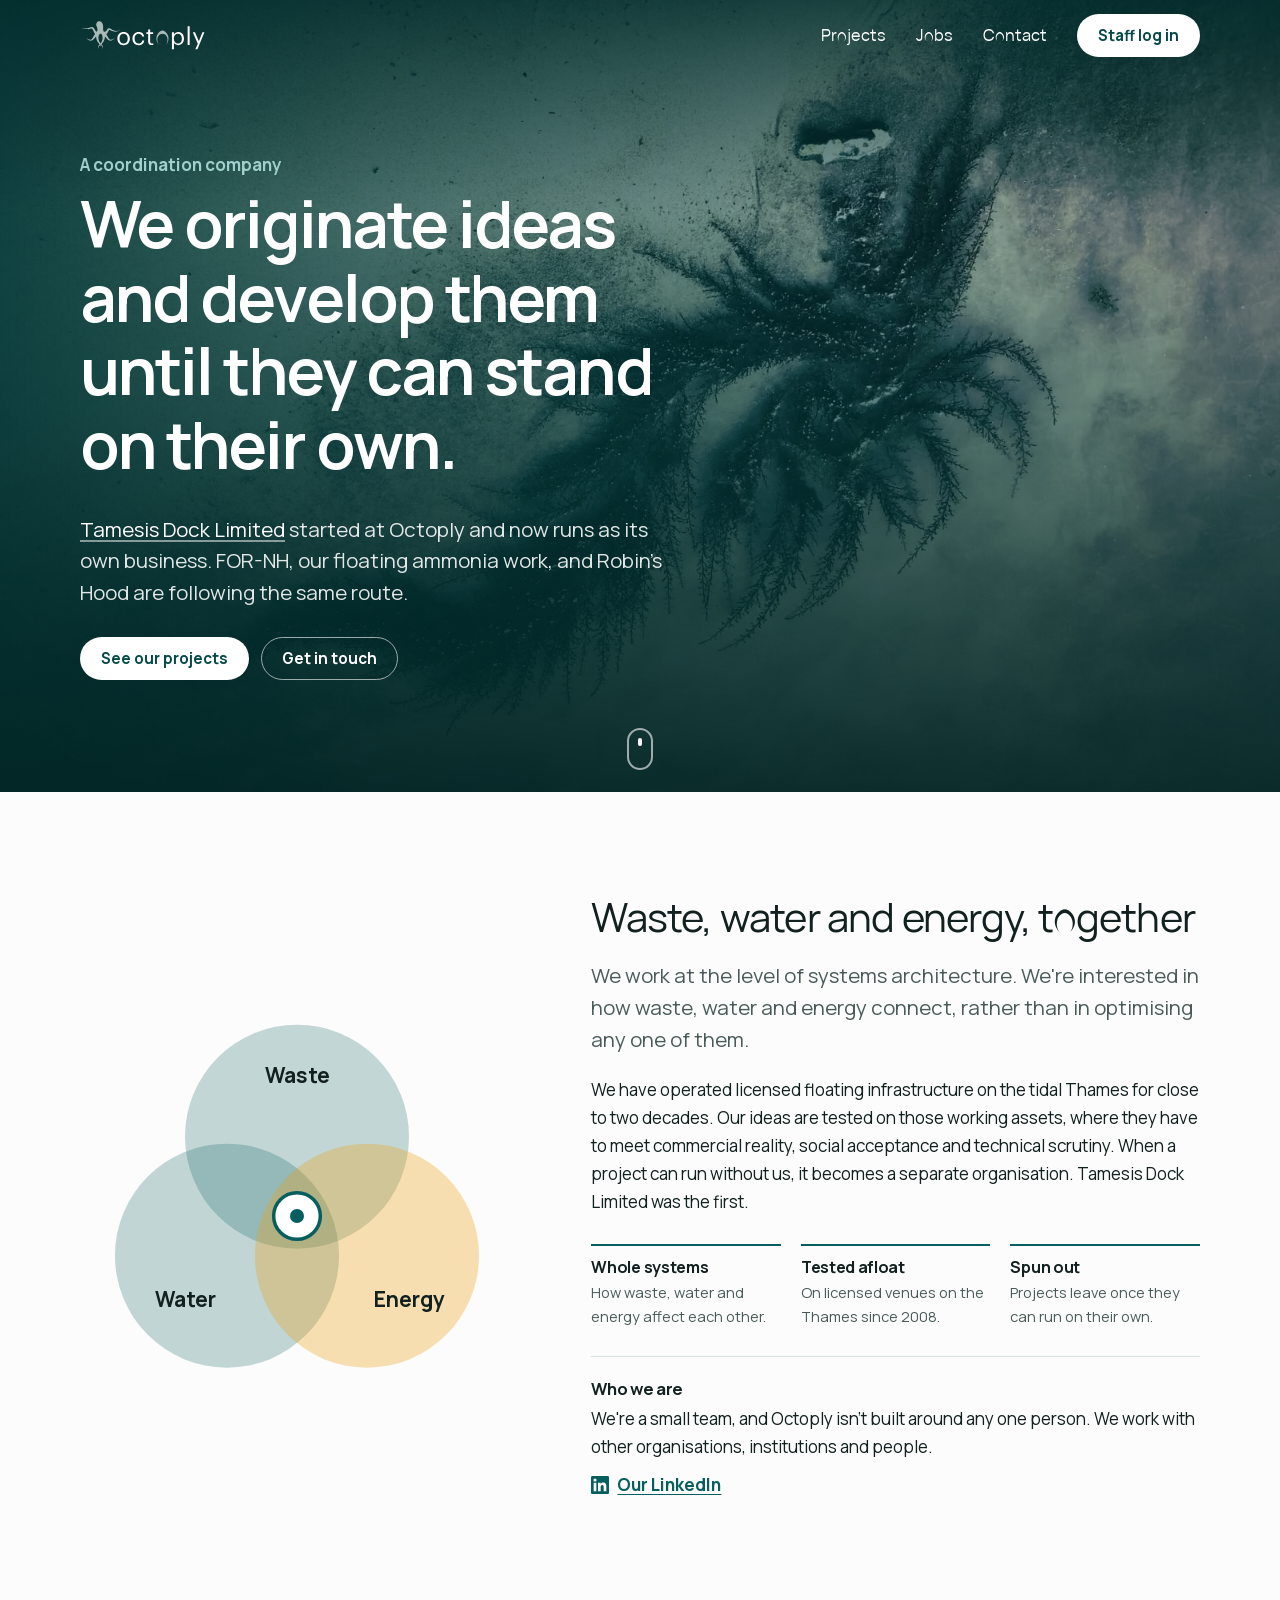
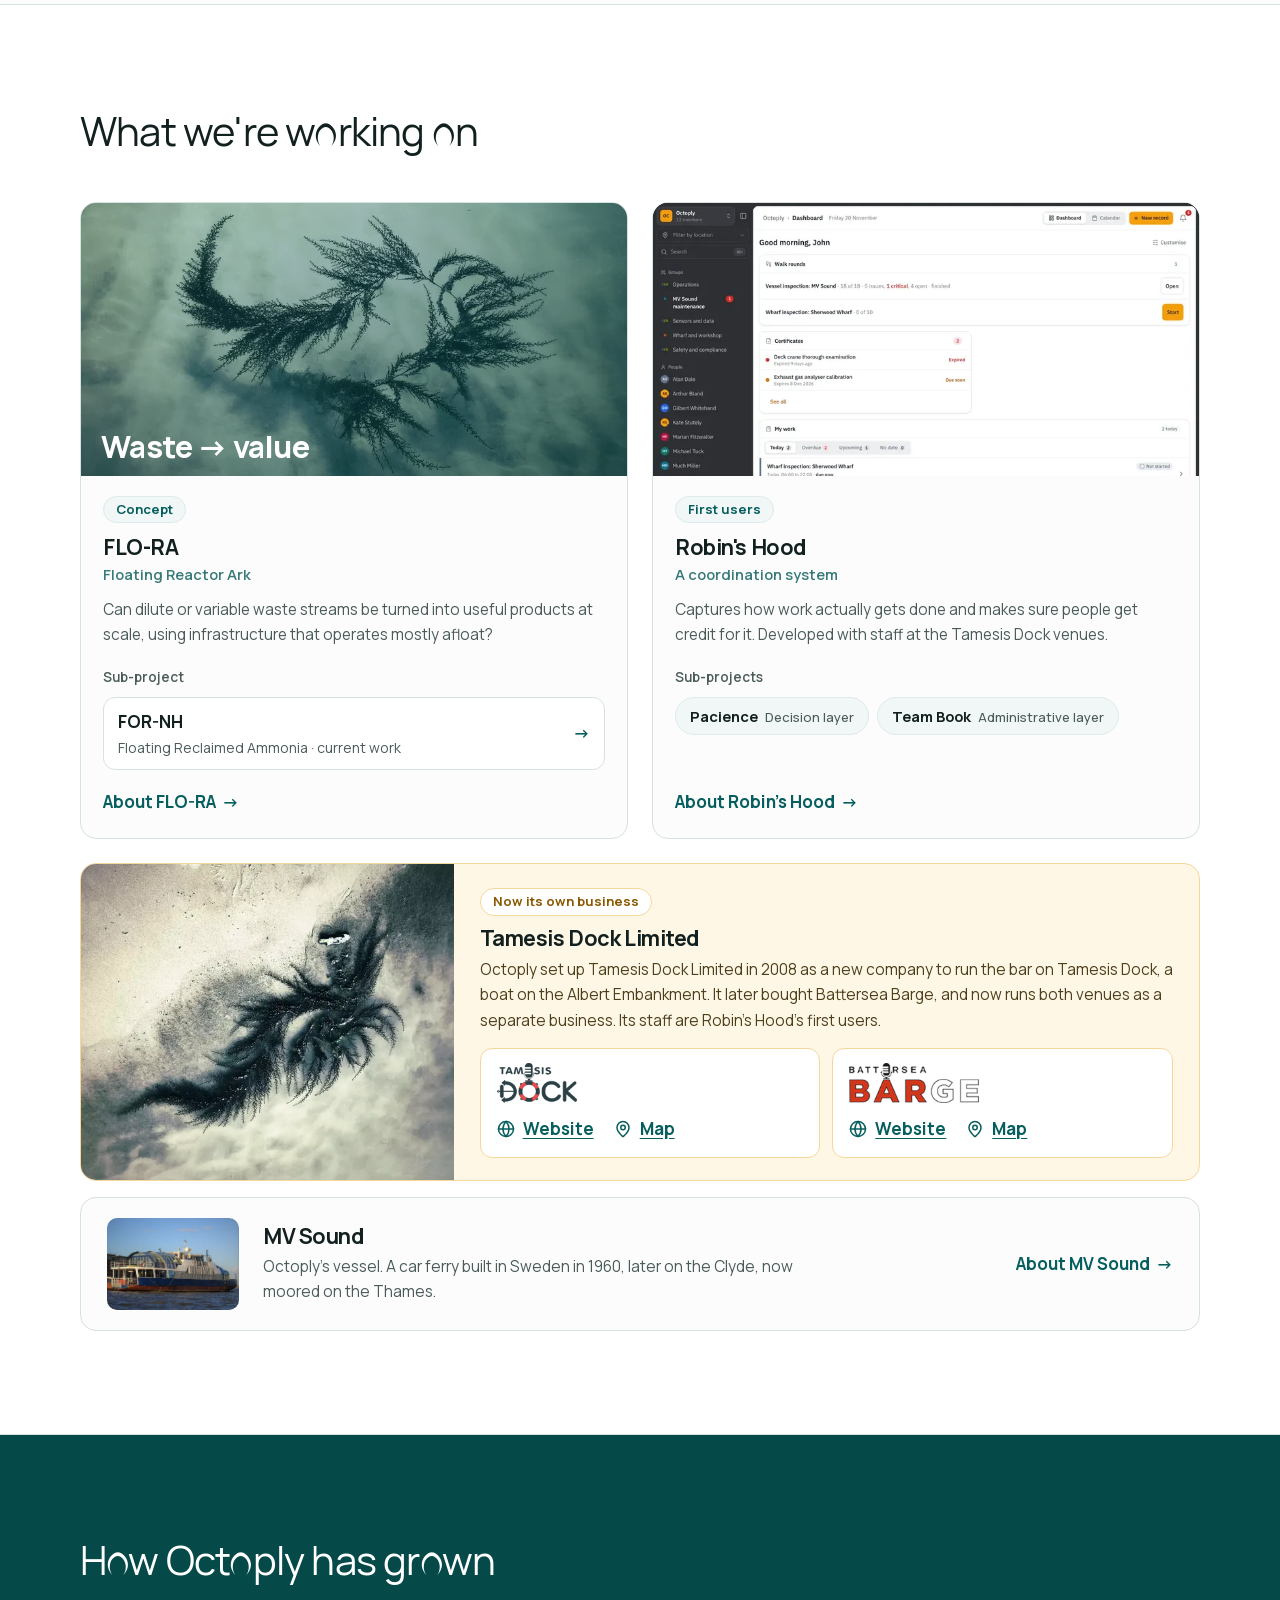
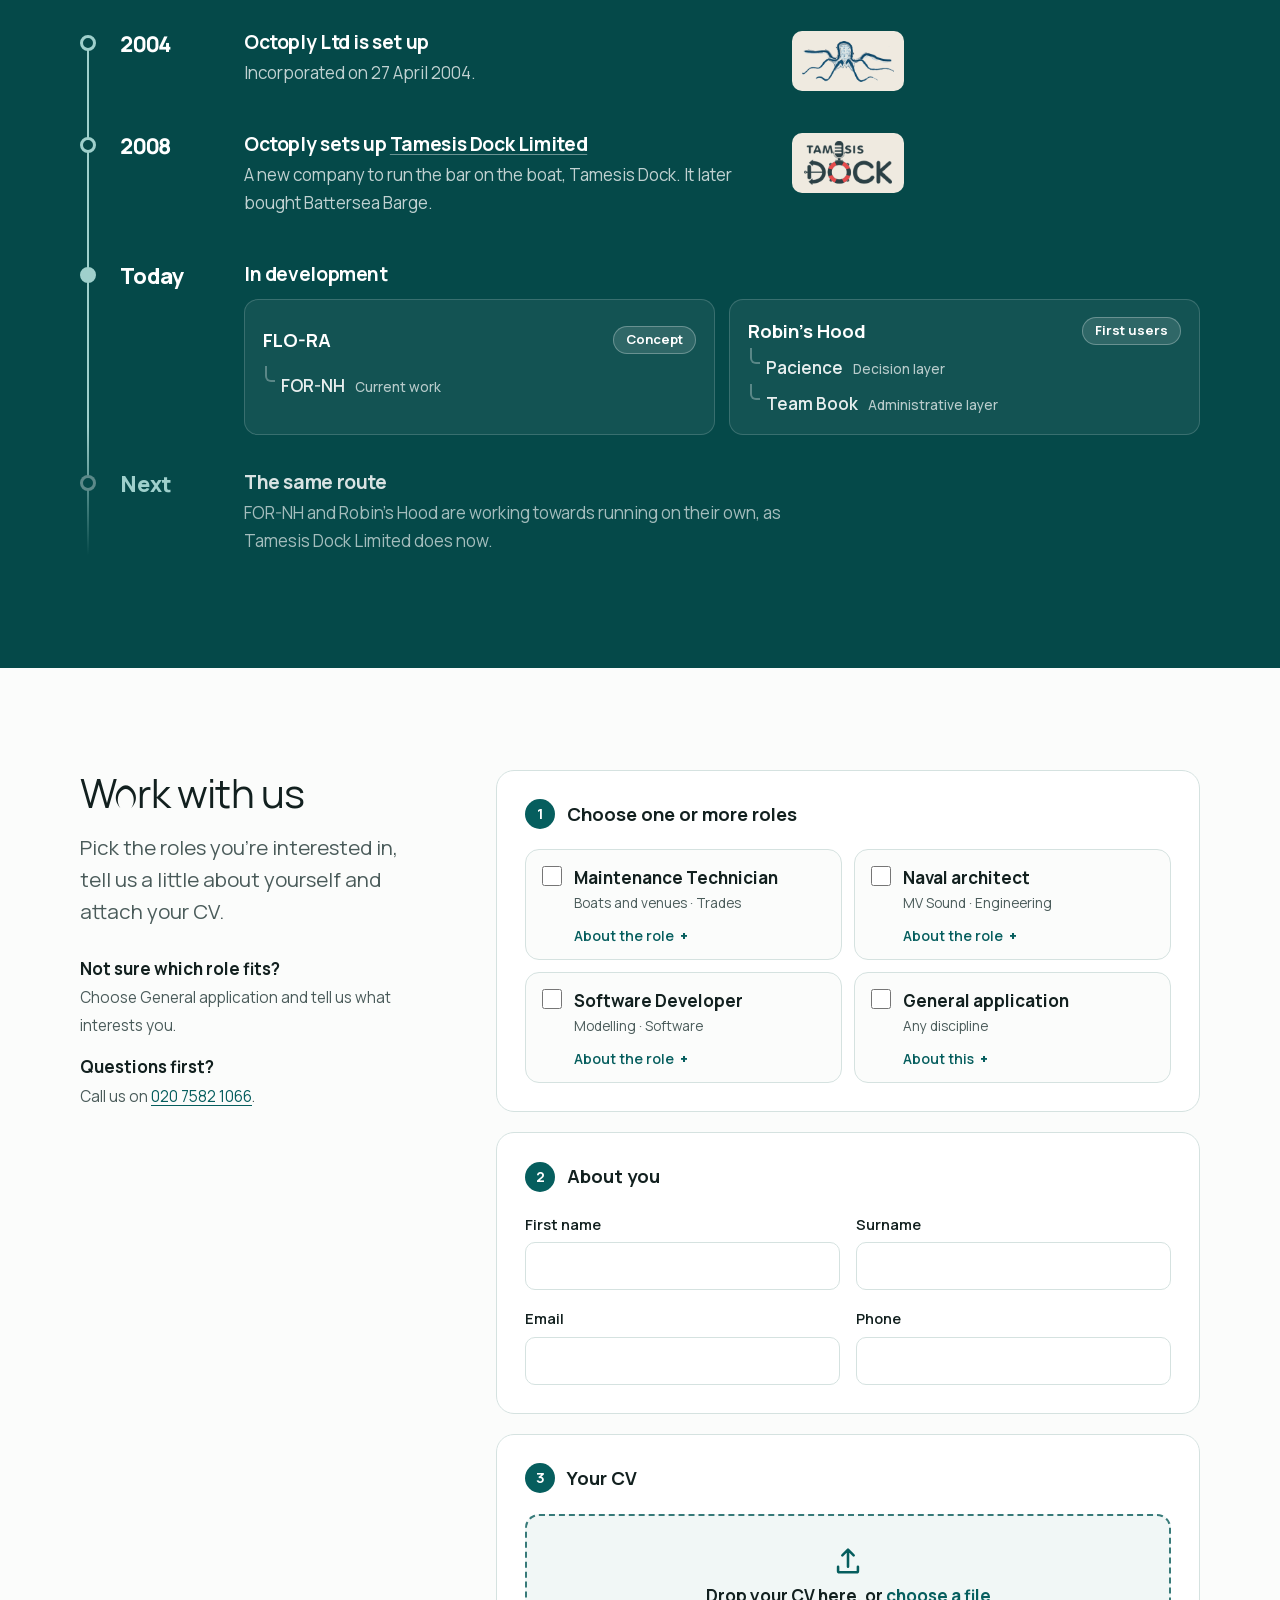
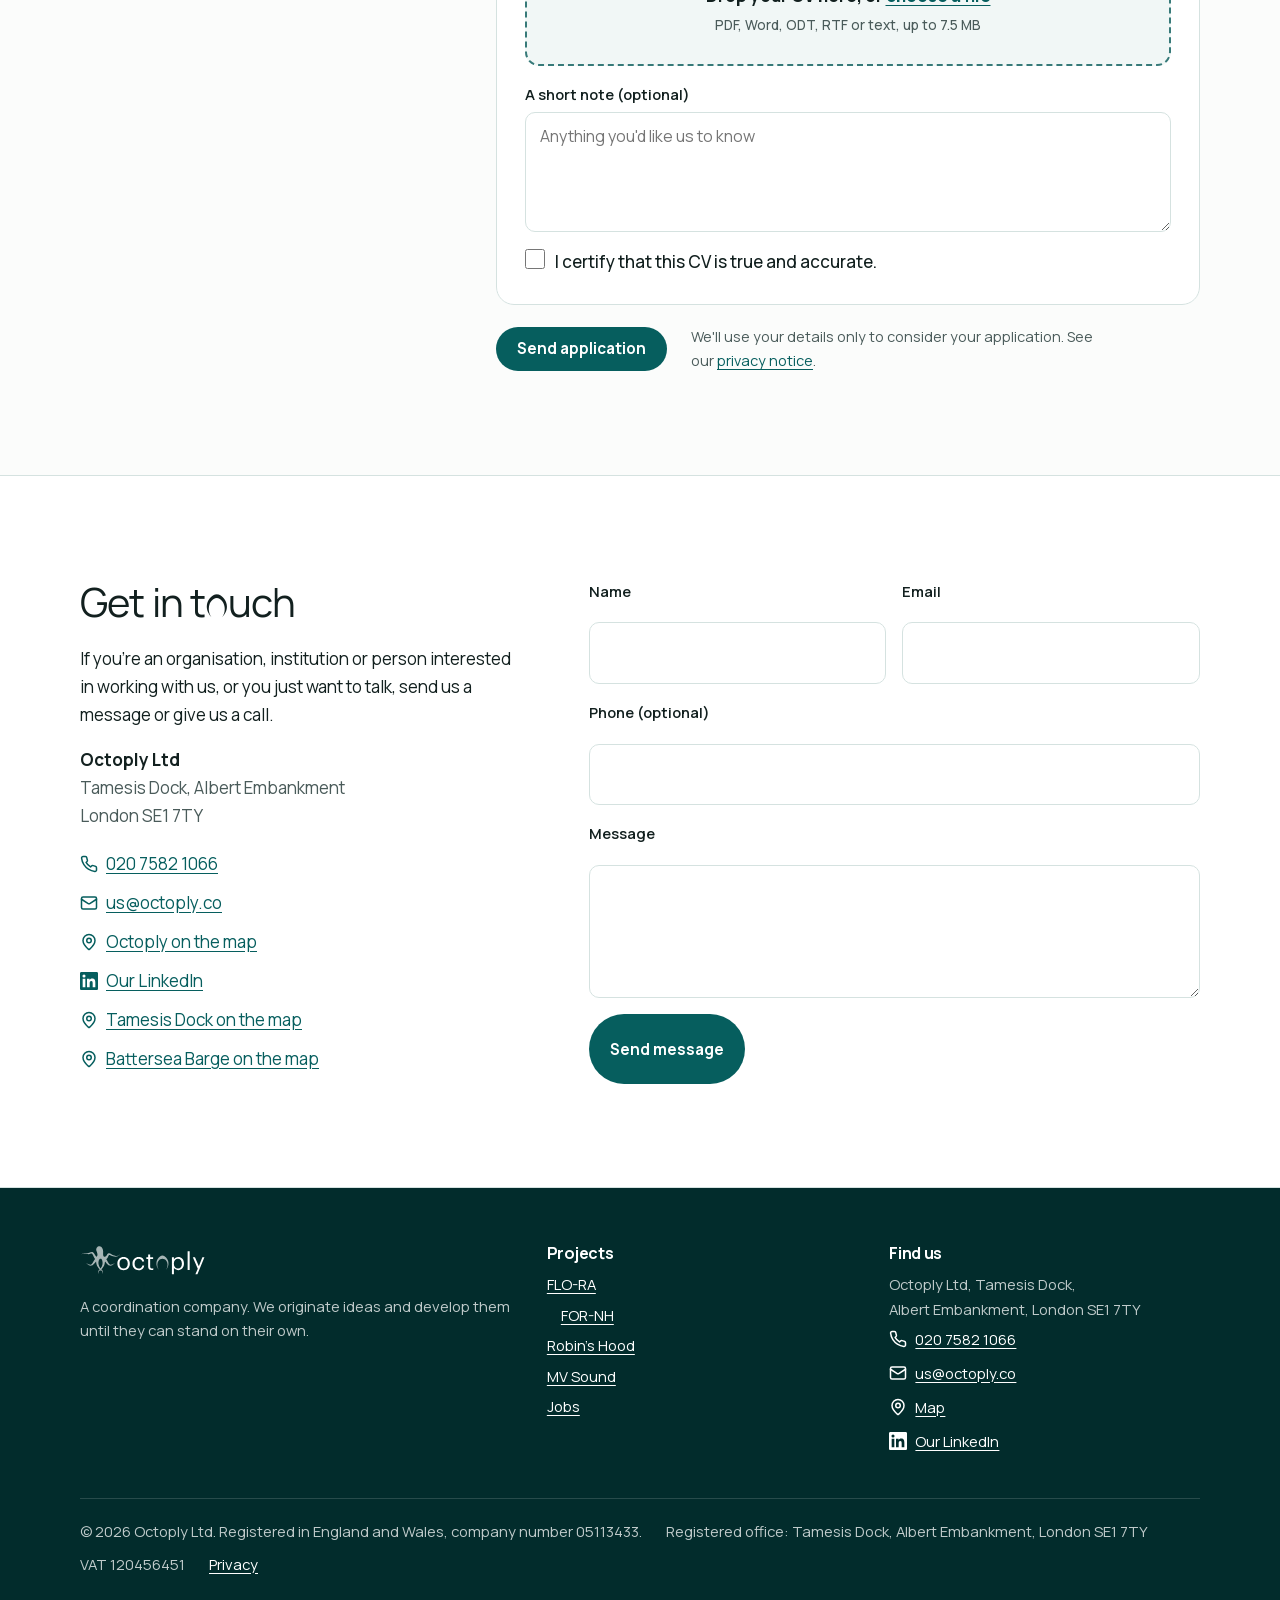
==== site/index.html @ 06939d24 "Add MV Sound photos Three photos from the 'MV Sound images' Drive folder: one at the top of the MV S" ====
<!doctype html>
<html lang="en-GB" class="no-js">
<head>
<meta charset="utf-8">
<script>document.documentElement.className = "js";</script>
<meta name="viewport" content="width=device-width, initial-scale=1">
<title>Octoply: a coordination company</title>
<meta name="description" content="Octoply originates ideas and develops them until they can stand on their own: FOR-NH, FLO-RA and Robin's Hood.">
<meta property="og:title" content="Octoply: a coordination company">
<meta property="og:description" content="Octoply originates ideas and develops them until they can stand on their own: FOR-NH, FLO-RA and Robin's Hood.">
<meta property="og:type" content="website">
<meta property="og:url" content="https://octoply.co/">
<meta property="og:image" content="https://octoply.co/assets/img/share.jpg">
<meta property="og:image:width" content="1200">
<meta property="og:image:height" content="630">
<meta property="og:image:alt" content="Octoply, a coordination company">
<meta property="og:site_name" content="Octoply">
<meta name="twitter:card" content="summary_large_image">
<meta name="theme-color" content="#065e5e">
<link rel="icon" href="./favicon.ico">
<link rel="apple-touch-icon" href="./assets/img/apple-touch-icon.png">
<link rel="canonical" href="https://octoply.co/">
<link rel="preload" href="./assets/fonts/manrope-latin.woff2" as="font" type="font/woff2" crossorigin>
<link rel="preload" href="./assets/fonts/manrope-oct-latin.woff2" as="font" type="font/woff2" crossorigin>
<link rel="stylesheet" href="./assets/css/site.css?v=2c56966f">
<link rel="preload" as="image" type="image/avif" imagesrcset="assets/img/hero-1-1000.avif 1000w, assets/img/hero-1-1600.avif 1600w, assets/img/hero-1-2000.avif 2000w" imagesizes="100vw" fetchpriority="high">
<script type="application/ld+json">
{
 "@context": "https://schema.org",
 "@type": "Organization",
 "@id": "https://octoply.co/#organization",
 "name": "Octoply",
 "legalName": "Octoply Limited",
 "url": "https://octoply.co/",
 "logo": "https://octoply.co/assets/img/apple-touch-icon.png",
 "description": "A coordination company. Octoply originates ideas and develops them until they can stand on their own.",
 "foundingDate": "2004-04-27",
 "telephone": "+44 20 7582 1066",
 "email": "us@octoply.co",
 "vatID": "GB120456451",
 "identifier": {
  "@type": "PropertyValue",
  "propertyID": "UK Companies House number",
  "value": "05113433"
 },
 "address": {
  "@type": "PostalAddress",
  "streetAddress": "Tamesis Dock, Albert Embankment",
  "addressLocality": "London",
  "postalCode": "SE1 7TY",
  "addressCountry": "GB"
 },
 "sameAs": [
  "https://www.linkedin.com/company/octoply/"
 ]
}
</script>
</head>
<body>
<a class="skip" href="#main">Skip to content</a>
<header class="site-header" data-header>
  <div class="wrap">
    <a class="brand" href="./" aria-label="Octoply home"><svg width="136" height="34" role="img" aria-label="Octoply" viewBox="0 0 100 25" version="1.1" xmlns="http://www.w3.org/2000/svg" xmlns:xlink="http://www.w3.org/1999/xlink"><title>Octoply</title><g fill="currentColor"><g><g transform="translate(56.092980, 8.493551)" fill-opacity="0.65" fill-rule="nonzero"><path d="M2.96973237,0.539426293 C3.85346206,-0.133993215 5.1887607,-0.133993215 6.07255947,0.539426293 C7.77081235,1.83239175 8.61330823,3.30355437 8.88177696,4.7740263 C9.30378465,7.0857546 8.32211602,9.31874462 7.15009498,10.4901492 C8.05129897,9.2469132 8.69301312,7.07055949 7.96903855,5.01714801 C7.81591399,4.58270609 7.59662194,4.15931516 7.30087122,3.75664482 C6.65107607,2.87187519 5.6188494,2.34902538 4.52114592,2.34902538 C3.42337337,2.34902538 2.3911467,2.87187519 1.74135155,3.75664482 C1.44560082,4.15931516 1.22630877,4.58270609 1.07318421,5.01714801 C0.349209639,7.07055949 0.990923791,9.2469132 1.89212778,10.4901492 C0.720175812,9.31874462 -0.261561887,7.0857546 0.160445805,4.7740263 C0.428914529,3.30355437 1.27141041,1.83239175 2.96973237,0.539426293 Z"></path></g><g transform="translate(27.465321, 5.276845)" fill-rule="nonzero"><path d="M57.3834911,17.0323867 L58.8788259,17.0323867 L64.0235102,4.48174989 L62.5104095,4.48174989 L59.929145,11.1577885 L57.0808394,4.48174989 L55.4965173,4.48174989 L59.1458668,12.8309436 L57.3834911,17.0323867 Z M40.1159199,17.0323867 L41.5934098,17.0323867 L41.5934098,12.2616445 C42.1274918,13.1870516 43.2133427,13.9529602 44.7442882,13.9529602 C47.3077868,13.9529602 48.9810963,11.9947609 48.9810963,9.14589659 L48.9810963,9.00376921 C48.9810963,6.10200197 47.1831888,4.32225139 44.7442882,4.32225139 C43.3913963,4.32225139 42.1274918,5.14106299 41.5934098,6.04830941 L41.5934098,4.48174989 L40.1159199,4.48174989 L40.1159199,17.0323867 Z M4.58375612,13.9529602 C7.23624216,13.9529602 9.17659258,12.012132 9.17659258,9.19958915 L9.17659258,9.05746177 C9.17659258,6.26229006 7.23624216,4.32225139 4.60152201,4.32225139 C1.96688081,4.32225139 0.0265303875,6.27966119 0.0265303875,9.0748329 L0.0265303875,9.21774987 C0.0265303875,11.9410683 1.93134904,13.9529602 4.58375612,13.9529602 Z M15.6920136,13.9529602 C17.9350157,13.9529602 19.5549486,12.4574644 19.7507681,10.4455725 L18.3800314,10.4455725 C18.2198226,11.9584394 17.0271395,12.7243481 15.7097795,12.7243481 C13.911872,12.7243481 12.6657333,11.5138966 12.6657333,9.23512099 L12.6657333,9.09299362 C12.6657333,6.90344245 13.9652486,5.550074 15.6564029,5.550074 C16.9381522,5.550074 18.0062372,6.10200197 18.2376674,7.57933707 L19.6973915,7.57933707 C19.4125846,5.21212668 17.5967533,4.32225139 15.6564029,4.32225139 C13.1641256,4.32225139 11.1347879,6.24412934 11.1347879,9.09299362 L11.1347879,9.23512099 C11.1347879,12.1187275 13.0929831,13.9529602 15.6920136,13.9529602 Z M25.1624934,13.9174284 C25.7677178,13.9174284 26.1237462,13.828204 26.4263979,13.7208189 L26.4263979,12.4748355 C26.1059803,12.5995918 25.749952,12.6706555 25.2870914,12.6706555 C24.5394241,12.6706555 24.1300191,12.2261126 24.1300191,11.3180766 L24.1300191,5.72852281 L26.3017998,5.72852281 L26.3017998,4.48174989 L24.1300191,4.48174989 L24.1300191,2.36405201 L22.6524503,2.36405201 L22.6524503,4.48174989 L21.3173243,4.48174989 L21.3173243,5.72852281 L22.6524503,5.72852281 L22.6524503,11.460204 C22.6524503,12.920168 23.4713391,13.9174284 25.1624934,13.9174284 Z M51.6691931,13.7926722 L53.1645278,13.7926722 L53.1645278,0.0315838611 L51.6691931,0.0315838611 L51.6691931,13.7926722 Z M4.60152201,12.7243481 C2.71454819,12.7243481 1.55747587,11.3354478 1.55747587,9.21774987 L1.55747587,9.0748329 C1.55747587,6.93897429 2.73239304,5.550074 4.60152201,5.550074 C6.45296405,5.550074 7.64564709,6.93897429 7.64564709,9.09299362 L7.64564709,9.21774987 C7.64564709,11.3180766 6.47072993,12.7243481 4.60152201,12.7243481 Z M44.6019242,12.7243481 C42.7861718,12.7243481 41.5400332,11.603121 41.5400332,9.21774987 L41.5400332,9.0748329 C41.5400332,6.68946179 42.8573143,5.550074 44.5840794,5.550074 C46.1506356,5.550074 47.4501508,6.72499363 47.4501508,9.0748329 L47.4501508,9.21774987 C47.4501508,11.4783647 46.4532873,12.7243481 44.6019242,12.7243481 Z"></path></g></g><g><g transform="translate(1.053590, 1.579744)" fill-opacity="0.65"><path d="M10.0138584,9.41234794 C9.34313949,8.7538219 8.92952482,7.69865164 8.79886529,7.32915098 C8.58812412,6.73463425 7.98765229,5.43101344 7.37931278,5.49600622 C6.72236231,5.5662254 5.63887171,6.23694637 3.65678077,5.61301008 C1.6752518,4.98910189 0.0207931287,5.9886363 0.0207931287,5.9886363 C1.19644786,4.70358887 3.07569712,5.01602065 3.07569712,5.01602065 C3.07569712,5.01602065 4.65962774,5.38695435 5.77009321,4.9296727 C6.88083967,4.47261583 8.16186499,3.66544656 9.23383507,5.30667577 C10.3058051,6.94812977 10.8925086,8.47960464 11.5871115,7.31673126 C12.2814334,6.15385789 11.0698121,3.79346519 10.9669704,3.2907757 C10.8644097,2.7880862 10.6977837,0.620985902 12.7756916,0.09045039 C14.8535996,-0.440085122 15.9118012,2.12132718 15.9533875,3.60461242 C15.9952547,5.08786956 15.6858867,7.54795719 16.7960712,7.78898964 C17.9065366,8.02982539 18.3187464,7.24769224 18.8801608,6.19246579 C19.4412943,5.13605919 20.6967497,4.79089218 21.7816453,5.73307672 C22.8665408,6.67503647 24.2239949,6.82317392 24.7370794,6.9809212 C25.2498829,7.13816269 27.7265131,7.68510797 28.4250499,5.66075013 C28.2390357,6.34976349 27.323857,8.63021479 22.5220492,7.2925662 C21.5273509,7.01545476 20.7554763,6.20971852 20.1713017,6.74424408 C19.6303994,7.23929067 19.3912784,8.99134198 18.2864327,9.69468579 C18.6413209,10.1670847 18.9270859,10.6270919 19.1743555,11.0693687 C19.5376733,11.7196618 19.8040501,12.3017026 20.1443269,12.7598834 C20.3578779,13.0473353 20.5773297,13.2927793 20.8968133,13.4401861 C21.4186085,13.6812186 21.8946025,13.6713559 22.3326632,13.5291473 C23.290552,13.2180643 24.0472533,12.4264618 24.5600568,12.3090926 C24.0621457,12.5332095 23.4498724,13.4876733 22.5386275,13.9997197 C21.9980062,14.3037499 21.3697165,14.429324 20.6163871,14.2492661 C20.1139801,14.1292276 19.7163818,13.856612 19.3258082,13.5042517 C18.70932,12.9482866 18.1720705,12.1124003 17.3097177,11.2575471 C17.302412,12.0025616 17.1731574,12.8219258 16.8747479,13.654356 C16.4597283,14.8123964 15.7687782,15.9982266 14.6715192,16.9936585 C15.3624693,17.5196701 15.7052749,18.1182612 15.8142983,18.7166275 C15.9859821,19.6570699 15.5866979,20.565339 15.1098608,21.0419527 C15.4765505,20.5361724 15.7375885,19.6507476 15.4431129,18.8153108 C15.2332147,18.2202883 14.6712382,17.8224359 14.0404197,17.8224359 C13.4096011,17.8224359 12.8476246,18.2202883 12.6377264,18.8151423 C12.3432508,19.6507476 12.6042888,20.5361724 12.9706975,21.0419527 C12.4941414,20.565339 12.0945762,19.6570699 12.26626,18.7166275 C12.3755644,18.1182612 12.7183701,17.5196701 13.4093201,16.9936585 C12.3117801,15.9982266 11.621111,14.8123964 11.2060914,13.654356 C10.9076819,12.8219258 10.7784273,12.0025616 10.7711216,11.2575471 C9.90876878,12.1124003 9.3715193,12.9482866 8.75503113,13.5042517 C8.3644575,13.856612 7.96685916,14.1292276 7.46445221,14.2492661 C6.71112278,14.429324 6.08283311,14.3037499 5.54193077,13.9997197 C4.63096694,13.4876733 4.01841261,12.5332095 3.52078247,12.3090926 C4.03358598,12.4264618 4.79028727,13.2180643 5.74817613,13.5291473 C6.18623677,13.6713559 6.66223083,13.6812186 7.18402596,13.4401861 C7.50322859,13.2927793 7.72296138,13.0473353 7.93623144,12.7598834 C8.27678917,12.3017026 8.54288502,11.7196618 8.90648378,11.0693968 C9.20292636,10.5393952 9.55416164,9.98393596 10.0138584,9.41234794 Z M14.0480063,9.25657028 C13.41213,9.26069813 13.101919,9.78249488 13.0226803,9.93816284 C12.6582386,10.6535611 12.3275154,11.8615332 12.5938923,13.2777463 C12.791146,14.327915 13.2314545,15.4351525 14.0404197,16.4374687 C14.8493848,15.4351525 15.2896933,14.327915 15.486947,13.2777463 C15.7533239,11.8615332 15.3534776,10.5833981 15.0640598,9.92504065 C14.9822922,9.73961594 14.6838827,9.25252134 14.0480063,9.25657028 Z"></path></g></g></g></svg></a>
    <button class="nav-toggle" aria-expanded="false" aria-controls="site-nav" aria-label="Open menu">
      <span class="bar"></span><span class="bar"></span><span class="bar"></span>
    </button>
    <nav class="nav" id="site-nav" aria-label="Main">
      <a href="./#projects" data-spy="projects">Projects</a>
      <a href="./#jobs" data-spy="jobs">Jobs</a>
      <a href="./#contact" data-spy="contact">Contact</a>
      <a class="btn" href="https://app.r-hood.co/login" data-rh-link="nav">Staff log in</a>
      <div class="nav-extra">
        <a href="tel:+442075821066">020 7582 1066</a>
        <span>Tamesis Dock, Albert Embankment, London SE1 7TY</span>
      </div>
    </nav>
  </div>
</header>
<div class="nav-scrim" data-scrim></div>
<main id="main">
<section class="hero" data-hero>
  <!-- Three photographs stacked; site.js eases the top two out as you scroll.
       Browsers pick the size that
       fits the screen. -->
  <div class="hero-media" aria-hidden="true">
    <!-- AVIF (about 60% smaller) with WebP for older browsers. Photos 2 and 3
         only show once you scroll, so site.js loads them after the page has
         finished loading (data-srcset → srcset). -->
    <picture>
      <source type="image/avif" data-srcset="./assets/img/hero-3-1000.avif 1000w, ./assets/img/hero-3-1600.avif 1600w, ./assets/img/hero-3-2000.avif 2000w" sizes="100vw">
      <img class="hero-layer l3" data-srcset="./assets/img/hero-3-1000.webp 1000w, ./assets/img/hero-3.webp 2000w" sizes="100vw" width="2000" height="1500" alt="" decoding="async">
    </picture>
    <picture>
      <source type="image/avif" data-srcset="./assets/img/hero-2-1000.avif 1000w, ./assets/img/hero-2-1600.avif 1600w, ./assets/img/hero-2-2000.avif 2000w" sizes="100vw">
      <img class="hero-layer l2" data-srcset="./assets/img/hero-2-1000.webp 1000w, ./assets/img/hero-2.webp 2000w" sizes="100vw" width="2000" height="1500" alt="" decoding="async">
    </picture>
    <picture>
      <source type="image/avif" srcset="./assets/img/hero-1-1000.avif 1000w, ./assets/img/hero-1-1600.avif 1600w, ./assets/img/hero-1-2000.avif 2000w" sizes="100vw">
      <img class="hero-layer l1" src="./assets/img/hero-1-1000.webp" srcset="./assets/img/hero-1-1000.webp 1000w, ./assets/img/hero-1.webp 2000w" sizes="100vw" width="2000" height="1500" alt="" fetchpriority="high">
    </picture>
  </div>
  <div class="wrap">
    <span class="kicker kicker-light">A coordination company</span>
    <h1 class="">We originate ideas and develop them until they can stand on their own.</h1>
    <p class="lede"><a class="hero-link" href="#tamesis-dock">Tamesis Dock Limited</a> started at Octoply and now runs as its own business. FOR-NH, our floating ammonia work, and Robin's Hood are following the same route.</p>
    <div class="hero-actions">
      <a class="btn btn-light" href="#projects">See our projects</a>
      <a class="btn btn-ghost-light" href="#contact">Get in touch</a>
    </div>
  </div>
  <a class="scroll-cue" href="#approach" aria-label="Scroll to how we work"></a>
</section>

<section class="section" id="approach">
  <div class="wrap systems">
    <svg class="venn" viewBox="0 0 360 330" role="img" aria-labelledby="venn-t">
      <title id="venn-t">Waste, water and energy as three overlapping circles. Octoply works where they connect.</title>
      <g class="blend">
        <circle class="c c1" cx="180" cy="112" r="96" fill="#3f8483" fill-opacity=".30"/>
        <circle class="c c2" cx="120" cy="214" r="96" fill="#065e5e" fill-opacity=".24"/>
        <circle class="c c3" cx="240" cy="214" r="96" fill="#f2a114" fill-opacity=".32"/>
      </g>
      <g font-family="Manrope, sans-serif" font-weight="700" fill="#12201f" text-anchor="middle" font-size="18">
        <text x="180" y="66">Waste</text>
        <text x="84" y="258">Water</text>
        <text x="276" y="258">Energy</text>
      </g>
      <circle cx="180" cy="180" r="20" fill="#ffffff" stroke="#065e5e" stroke-width="3"/>
      <circle class="core" cx="180" cy="180" r="6" fill="#065e5e"/>
    </svg>
    <div>
      <h2 class="">Waste, water and energy, together</h2>
      <p class="lede">We work at the level of systems architecture. We're interested in how waste, water and energy connect, rather than in optimising any one of them.</p>
      <p class="">We have operated licensed floating infrastructure on the tidal Thames for close to two decades. Our ideas are tested on those working assets, where they have to meet commercial reality, social acceptance and technical scrutiny. When a project can run without us, it becomes a separate organisation. Tamesis Dock Limited was the first.</p>
      <div class="principles">
        <div class="principle"><h3>Whole systems</h3><p>How waste, water and energy affect each other.</p></div>
        <div class="principle"><h3>Tested afloat</h3><p>On licensed venues on the Thames since 2008.</p></div>
        <div class="principle"><h3>Spun out</h3><p>Projects leave once they can run on their own.</p></div>
      </div>
      <!-- DRAFT for Octoply to approve: deliberately names no one. -->
      <div class="who">
        <h3>Who we are</h3>
        <p>We're a small team, and Octoply isn't built around any one person. We work with other organisations, institutions and people.</p>
        <a class="icon-link icon-link-strong" href="https://www.linkedin.com/company/octoply/"><svg class="icon" viewBox="0 0 24 24" width="18" height="18" aria-hidden="true" focusable="false"><path d="M20.45 20.45h-3.56v-5.57c0-1.33-.02-3.04-1.85-3.04-1.85 0-2.14 1.45-2.14 2.94v5.67H9.35V9h3.41v1.56h.05c.48-.9 1.64-1.85 3.37-1.85 3.6 0 4.27 2.37 4.27 5.46v6.28zM5.34 7.43a2.06 2.06 0 1 1 0-4.13 2.06 2.06 0 0 1 0 4.13zM7.12 20.45H3.56V9h3.56v11.45zM22.22 0H1.77C.79 0 0 .77 0 1.73v20.54C0 23.23.79 24 1.77 24h20.45c.98 0 1.78-.77 1.78-1.73V1.73C24 .77 23.2 0 22.22 0z"/></svg>Our LinkedIn</a>
      </div>
    </div>
  </div>
</section>

<section class="section section-alt" id="projects">
  <div class="wrap">
    <div class="section-head">
      <h2 class="">What we're working on</h2>
    </div>
    <div class="cards cards-two">
      <article class="card reveal">
        <a class="card-visual photo" href="projects/flo-ra/" tabindex="-1" aria-hidden="true">
          <img src="./assets/img/photo-2.webp" width="1200" height="900" alt="" loading="lazy">
          <span class="card-mark">Waste → value</span>
        </a>
        <div class="card-body">
          <span class="pill">Concept</span>
          <h3><a class="card-link" href="projects/flo-ra/">FLO-RA</a></h3>
          <p class="sub">Floating Reactor Ark</p>
          <p>Can dilute or variable waste streams be turned into useful products at scale, using infrastructure that operates mostly afloat?</p>
          <div class="subprojects">
            <span class="subprojects-label">Sub-project</span>
            <a class="subproject" href="projects/for-nh/"><strong>FOR-NH</strong><span>Floating Reclaimed Ammonia · current work</span><i aria-hidden="true">→</i></a>
          </div>
          <a class="link-arrow" href="projects/flo-ra/">About FLO-RA <span aria-hidden="true">→</span></a>
        </div>
      </article>
      <article class="card reveal d1">
        <a class="card-visual" href="projects/robins-hood/" tabindex="-1" aria-hidden="true">
          <span class="slider" data-slider data-interval="3500">
            <img class="slide active" src="./assets/img/rh/dash.webp" srcset="./assets/img/rh/dash-800.webp 800w, ./assets/img/rh/dash.webp 1600w" sizes="(max-width: 860px) 100vw, 560px" width="1600" height="1000" alt="" loading="lazy">
            <img class="slide" src="./assets/img/rh/mv-calendar.webp" srcset="./assets/img/rh/mv-calendar-800.webp 800w, ./assets/img/rh/mv-calendar.webp 1600w" sizes="(max-width: 860px) 100vw, 560px" width="1600" height="1000" alt="" loading="lazy">
            <img class="slide" src="./assets/img/rh/mv-chat.webp" srcset="./assets/img/rh/mv-chat-800.webp 800w, ./assets/img/rh/mv-chat.webp 1600w" sizes="(max-width: 860px) 100vw, 560px" width="1600" height="1000" alt="" loading="lazy">
            <img class="slide" src="./assets/img/rh/inspection.webp" srcset="./assets/img/rh/inspection-800.webp 800w, ./assets/img/rh/inspection.webp 1600w" sizes="(max-width: 860px) 100vw, 560px" width="1600" height="1000" alt="" loading="lazy">
            <img class="slide" src="./assets/img/rh/certificates.webp" srcset="./assets/img/rh/certificates-800.webp 800w, ./assets/img/rh/certificates.webp 1600w" sizes="(max-width: 860px) 100vw, 560px" width="1600" height="1000" alt="" loading="lazy">
          </span>
        </a>
        <div class="card-body">
          <span class="pill">First users</span>
          <h3><a class="card-link" href="projects/robins-hood/">Robin's Hood</a></h3>
          <p class="sub">A coordination system</p>
          <p>Captures how work actually gets done and makes sure people get credit for it. Developed with staff at the Tamesis Dock venues.</p>
          <div class="subprojects">
            <span class="subprojects-label">Sub-projects</span>
            <span class="subproject-tags"><span class="subproject-tag">Pacience <small>Decision layer</small></span><span class="subproject-tag">Team Book <small>Administrative layer</small></span></span>
          </div>
          <a class="link-arrow" href="projects/robins-hood/">About Robin's Hood <span aria-hidden="true">→</span></a>
        </div>
      </article>
    </div>

    <aside class="spinout" id="tamesis-dock" aria-labelledby="tdl-h">
      <div class="spinout-photo"><img src="./assets/img/photo-1.webp" width="800" height="600" alt="" loading="lazy"></div>
      <div class="spinout-body">
        <span class="pill pill-amber">Now its own business</span>
        <h3 id="tdl-h">Tamesis Dock Limited</h3>
        <p>Octoply set up Tamesis Dock Limited in 2008 as a new company to run the bar on Tamesis Dock, a boat on the Albert Embankment. It later bought Battersea Barge, and now runs both venues as a separate business. Its staff are Robin's Hood's first users.</p>
        <ul class="venues">
          <li class="venue">
            <img class="venue-logo" src="./assets/img/venues/tamesis-dock.png" width="122" height="61" alt="Tamesis Dock" loading="lazy">
            <span class="venue-links"><a class="icon-link" href="https://www.tdock.co.uk/" aria-label="Tamesis Dock website"><svg class="icon" viewBox="0 0 24 24" width="18" height="18" fill="none" stroke="currentColor" stroke-width="2" stroke-linecap="round" stroke-linejoin="round" aria-hidden="true" focusable="false"><circle cx="12" cy="12" r="10"/><path d="M12 2a14.5 14.5 0 0 0 0 20 14.5 14.5 0 0 0 0-20"/><path d="M2 12h20"/></svg>Website</a><a class="icon-link" href="https://goo.gl/maps/Ng5ZY2uWvC2tR95M8" aria-label="Tamesis Dock on the map"><svg class="icon" viewBox="0 0 24 24" width="18" height="18" fill="none" stroke="currentColor" stroke-width="2" stroke-linecap="round" stroke-linejoin="round" aria-hidden="true" focusable="false"><path d="M20 10c0 5-5.54 10.19-7.4 11.8a1 1 0 0 1-1.2 0C9.54 20.19 4 15 4 10a8 8 0 0 1 16 0"/><circle cx="12" cy="10" r="3"/></svg>Map</a></span>
          </li>
          <li class="venue">
            <img class="venue-logo" src="./assets/img/venues/battersea-barge.png" width="188" height="58" alt="Battersea Barge" loading="lazy">
            <span class="venue-links"><a class="icon-link" href="https://www.batterseabarge.com/" aria-label="Battersea Barge website"><svg class="icon" viewBox="0 0 24 24" width="18" height="18" fill="none" stroke="currentColor" stroke-width="2" stroke-linecap="round" stroke-linejoin="round" aria-hidden="true" focusable="false"><circle cx="12" cy="12" r="10"/><path d="M12 2a14.5 14.5 0 0 0 0 20 14.5 14.5 0 0 0 0-20"/><path d="M2 12h20"/></svg>Website</a><a class="icon-link" href="https://goo.gl/maps/cGhGLAPVzyA2bYaZ8" aria-label="Battersea Barge on the map"><svg class="icon" viewBox="0 0 24 24" width="18" height="18" fill="none" stroke="currentColor" stroke-width="2" stroke-linecap="round" stroke-linejoin="round" aria-hidden="true" focusable="false"><path d="M20 10c0 5-5.54 10.19-7.4 11.8a1 1 0 0 1-1.2 0C9.54 20.19 4 15 4 10a8 8 0 0 1 16 0"/><circle cx="12" cy="10" r="3"/></svg>Map</a></span>
          </li>
        </ul>
      </div>
    </aside>

    <aside class="vessel" aria-labelledby="vessel-h">
      <img class="vessel-photo" src="./assets/img/mv-sound/sound3-600.webp" width="600" height="425" alt="" loading="lazy">
      <div>
        <h3 id="vessel-h">MV Sound</h3>
        <p>Octoply's vessel. A car ferry built in Sweden in 1960, later on the Clyde, now moored on the Thames.</p>
      </div>
      <a class="link-arrow" href="mv-sound/">About MV Sound <span aria-hidden="true">→</span></a>
    </aside>
  </div>
</section>

<section class="section section-dark" aria-labelledby="timeline-h">
  <div class="wrap">
    <div class="section-head">
      <h2 id="timeline-h">How Octoply has grown</h2>
    </div>
    <!-- Years come from Companies House. Projects in development have no start
         year here; they sit under "Today". The last step is deliberately empty. -->
    <ol class="timeline" data-timeline>
      <li class="tl-step">
        <span class="tl-year">2004</span>
        <div class="tl-body has-logo">
          <span class="tl-logo"><img src="./assets/img/octoply-2009.png" width="269" height="120" alt="The early Octoply logo, an octopus" loading="lazy"></span>
          <h3>Octoply Ltd is set up</h3>
          <p>Incorporated on 27 April 2004.</p>
        </div>
      </li>
      <li class="tl-step">
        <span class="tl-year">2008</span>
        <div class="tl-body has-logo">
          <span class="tl-logo"><img src="./assets/img/venues/tamesis-dock.png" width="122" height="61" alt="Tamesis Dock" loading="lazy"></span>
          <h3>Octoply sets up <a href="#tamesis-dock">Tamesis Dock Limited</a></h3>
          <p>A new company to run the bar on the boat, Tamesis Dock. It later bought Battersea Barge.</p>
        </div>
      </li>
      <li class="tl-step tl-now">
        <span class="tl-year">Today</span>
        <div class="tl-body">
          <h3>In development</h3>
          <div class="tl-branches">
            <a class="tl-branch" href="projects/flo-ra/">
              <span class="tl-branch-head"><strong>FLO-RA</strong><span class="pill on-dark-pill">Concept</span></span>
              <span class="tl-sub"><span>FOR-NH</span><em>Current work</em></span>
            </a>
            <a class="tl-branch" href="projects/robins-hood/">
              <span class="tl-branch-head"><strong>Robin's Hood</strong><span class="pill on-dark-pill">First users</span></span>
              <span class="tl-sub"><span>Pacience</span><em>Decision layer</em></span>
              <span class="tl-sub"><span>Team Book</span><em>Administrative layer</em></span>
            </a>
          </div>
        </div>
      </li>
      <li class="tl-step tl-next">
        <span class="tl-year">Next</span>
        <div class="tl-body">
          <h3>The same route</h3>
          <p>FOR-NH and Robin's Hood are working towards running on their own, as Tamesis Dock Limited does now.</p>
        </div>
      </li>
    </ol>
  </div>
</section>

<section class="section" id="jobs">
  <div class="wrap jobs">
    <div class="jobs-intro">
      <h2 class="">Work with us</h2>
      <p class="lede">Pick the roles you're interested in, tell us a little about yourself and attach your CV.</p>
      <ul class="job-help">
        <li><strong>Not sure which role fits?</strong><span>Choose General application and tell us what interests you.</span></li>
        <li><strong>Questions first?</strong><span>Call us on <a href="tel:+442075821066">020 7582 1066</a>.</span></li>
      </ul>
    </div>
    <!-- Standalone application form: roles are written here, and applications
         (with the CV) are stored by Netlify Forms (Forms → application).
         Nothing is sent to octoply.com. To add or remove a role, copy or delete
         one <div class="role"> block below. -->
    <form class="apply" id="apply" name="application" method="POST" action="/thanks/" enctype="multipart/form-data" data-netlify="true" netlify-honeypot="website" data-apply>
      <input type="hidden" name="form-name" value="application">
      <p class="hp"><label>Leave this empty <input name="website" tabindex="-1" autocomplete="off"></label></p>

      <fieldset class="apply-step">
        <legend><span class="step-n">1</span> Choose one or more roles</legend>
        <div class="roles">
          <div class="role">
            <label class="role-pick"><input type="checkbox" name="roles[]" value="Maintenance Technician"><span class="role-title">Maintenance Technician</span><span class="role-meta">Boats and venues · Trades</span></label>
            <details><summary>About the role</summary>
              <p>We are looking for a tradesperson with excellent DIY skills who is comfortable working on boats and can work largely unsupervised.</p>
              <p>The Maintenance Technician should be skilled in at least one of the following:</p>
              <ul><li>heating and plumbing</li><li>electrical</li><li>joinery and metal work</li></ul>
              <p>Basic knowledge of at least two other trades is highly desirable.</p>
              <p>You will need to be confident and enthusiastic enough to carry out fault-finding and basic repairs to all equipment, for example, pumps and kitchen and bar appliances. You will ideally have had continuity of employment within a single company for a minimum of 3 years if you are applying as an experienced candidate.</p>
            </details>
          </div>
          <div class="role">
            <label class="role-pick"><input type="checkbox" name="roles[]" value="Naval architect"><span class="role-title">Naval architect</span><span class="role-meta">MV Sound · Engineering</span></label>
            <details><summary>About the role</summary>
              <p>We are developing ship based technologies, including microbial systems that utilise waste streams as a feedstock to derive value through the expression of specialist biomacromolecules to the production of metabolic byproducts including ammonia and methane.</p>
              <h4>Your role</h4>
              <p>You will be responsible for the redesign of a former car ferry, <a href="mv-sound/">MV Sound</a>, and managing its conversion to a mobile fuelling, servicing and technology demonstrator platform. This work will be applied more broadly within the offshore sector.</p>
              <p>The team you will join will be involved in setting up an onboard workshop and microbiology laboratory to facilitate work conducted by the company and partnering research organisations.</p>
              <h4>Requirements</h4>
              <p>Proficiency in all aspects of ship design and engineering, preferably with experience with cryogens, ORE and propulsor design. Capable of working on your own initiative and be able to manage/train a small but growing team of marine technicians.</p>
              <h4>Bonus</h4>
              <p>MV Sound is currently moored mid-river on the Thames and is accessed by a small tender. Therefore some boating experience on tidal waters and/or a driving license with an endorsement to tow trailers would be useful but not essential.</p>
              <p>More information is available on request.</p>
            </details>
          </div>
          <div class="role">
            <label class="role-pick"><input type="checkbox" name="roles[]" value="Software Developer"><span class="role-title">Software Developer</span><span class="role-meta">Modelling · Software</span></label>
            <details><summary>About the role</summary>
              <p>You will be part of a team developing a software platform that can act as a hub for other more specialised software and hardware.</p>
              <p>Your role will be to lead the development of an agent based model to analyse individual and group dynamics, with an initial focus within and between organisations. There will be opportunities for you to establish collaborations with academics throughout the project.</p>
              <h4>About you</h4>
              <p>We are looking for someone who has worked on agent based or mathematical modelling, preferably on social or biological systems. You have an interest in data sharing and cybersecurity behaviours that may have an influence on group structures.</p>
              <p>You are comfortable working with large data sets and be fluent in agent based or formal modelling methods, with the ability to develop new ones, with a particular focus on interactions between groups of individuals and their interactions with the environment.</p>
              <p>More information is available on request.</p>
            </details>
          </div>
          <div class="role">
            <label class="role-pick"><input type="checkbox" name="roles[]" value="General application"><span class="role-title">General application</span><span class="role-meta">Any discipline</span></label>
            <details><summary>About this</summary>
              <p>If you are interested in the work we are doing at Octoply but don't currently fit into the descriptions for our current postings, we'd still love to hear from you.</p>
              <h4>About us</h4>
              <p>We are a small team, working remotely from in and around London. Our projects are varied: ranging from software development, to social studies, to engineering. Our main interests are in healthcare and marine infrastructure with a focus on tailoring solutions and remaining sustainable.</p>
              <h4>About you</h4>
              <p>If you are passionate about building cutting edge solutions in the healthcare or the marine space, want to work in a small team where you can be a part of the direction of the company, and are confident in your ability to work independently and manage your own deadlines, we would love to hear from you.</p>
            </details>
          </div>
        </div>
        <p class="field-error" data-error="roles"></p>
      </fieldset>

      <fieldset class="apply-step">
        <legend><span class="step-n">2</span> About you</legend>
        <div class="two">
          <label>First name <input name="first_name" autocomplete="given-name" required></label>
          <label>Surname <input name="surname" autocomplete="family-name" required></label>
        </div>
        <div class="two">
          <label>Email <input type="email" name="email" autocomplete="email" required></label>
          <label>Phone <input type="tel" name="phone" autocomplete="tel" required></label>
        </div>
      </fieldset>

      <fieldset class="apply-step">
        <legend><span class="step-n">3</span> Your CV</legend>
        <label class="drop" data-drop>
          <input type="file" name="cv" accept=".pdf,.doc,.docx,.odt,.rtf,.txt" required>
          <svg viewBox="0 0 24 24" aria-hidden="true"><path d="M12 16V4m0 0l-4 4m4-4l4 4M5 16v3a1 1 0 001 1h12a1 1 0 001-1v-3"/></svg>
          <span class="drop-main" data-drop-label>Drop your CV here, or <u>choose a file</u></span>
          <span class="drop-sub">PDF, Word, ODT, RTF or text, up to 7.5 MB</span>
        </label>
        <p class="field-error" data-error="cv"></p>
        <label>A short note (optional)
          <textarea name="note" rows="4" placeholder="Anything you'd like us to know"></textarea>
        </label>
        <label class="check"><input type="checkbox" name="certify" value="yes" required> I certify that this CV is true and accurate.</label>
        <p class="field-error" data-error="certify"></p>
      </fieldset>

      <div class="apply-foot">
        <button class="btn" type="submit" data-submit>Send application</button>
        <p class="note">We'll use your details only to consider your application. See our <a href="./privacy/">privacy notice</a>.</p>
      </div>
      <div class="apply-done" data-done hidden tabindex="-1">
        <h3>Thank you, your application has been sent.</h3>
        <p>We'll be in touch by email.</p>
      </div>
      <p class="form-status" role="alert" data-status></p>
    </form>
  </div>
</section>

<section class="section section-alt" id="contact">
  <div class="wrap contact">
    <div>
      <h2 class="">Get in touch</h2>
      <p>If you're an organisation, institution or person interested in working with us, or you just want to talk, send us a message or give us a call.</p>
      <address class="">
        <strong>Octoply Ltd</strong><br>
        Tamesis Dock, Albert Embankment<br>
        London SE1 7TY
      </address>
      <ul class="contact-list">
        <li><a class="icon-link" href="tel:+442075821066"><svg class="icon" viewBox="0 0 24 24" width="18" height="18" fill="none" stroke="currentColor" stroke-width="2" stroke-linecap="round" stroke-linejoin="round" aria-hidden="true" focusable="false"><path d="M22 16.92v3a2 2 0 0 1-2.18 2 19.79 19.79 0 0 1-8.63-3.07 19.5 19.5 0 0 1-6-6 19.79 19.79 0 0 1-3.07-8.67A2 2 0 0 1 4.11 2h3a2 2 0 0 1 2 1.72c.13.96.36 1.9.7 2.81a2 2 0 0 1-.45 2.11L8.09 9.91a16 16 0 0 0 6 6l1.27-1.27a2 2 0 0 1 2.11-.45c.91.34 1.85.57 2.81.7A2 2 0 0 1 22 16.92z"/></svg>020 7582 1066</a></li>
        <li><a class="icon-link" href="mailto:us@octoply.co"><svg class="icon" viewBox="0 0 24 24" width="18" height="18" fill="none" stroke="currentColor" stroke-width="2" stroke-linecap="round" stroke-linejoin="round" aria-hidden="true" focusable="false"><rect width="20" height="16" x="2" y="4" rx="2"/><path d="m22 7-8.97 5.7a1.94 1.94 0 0 1-2.06 0L2 7"/></svg>us@octoply.co</a></li>
        <li><a class="icon-link" href="https://goo.gl/maps/aaR7rXmjyCifKAwS7"><svg class="icon" viewBox="0 0 24 24" width="18" height="18" fill="none" stroke="currentColor" stroke-width="2" stroke-linecap="round" stroke-linejoin="round" aria-hidden="true" focusable="false"><path d="M20 10c0 5-5.54 10.19-7.4 11.8a1 1 0 0 1-1.2 0C9.54 20.19 4 15 4 10a8 8 0 0 1 16 0"/><circle cx="12" cy="10" r="3"/></svg>Octoply on the map</a></li>
        <li><a class="icon-link" href="https://www.linkedin.com/company/octoply/"><svg class="icon" viewBox="0 0 24 24" width="18" height="18" aria-hidden="true" focusable="false"><path d="M20.45 20.45h-3.56v-5.57c0-1.33-.02-3.04-1.85-3.04-1.85 0-2.14 1.45-2.14 2.94v5.67H9.35V9h3.41v1.56h.05c.48-.9 1.64-1.85 3.37-1.85 3.6 0 4.27 2.37 4.27 5.46v6.28zM5.34 7.43a2.06 2.06 0 1 1 0-4.13 2.06 2.06 0 0 1 0 4.13zM7.12 20.45H3.56V9h3.56v11.45zM22.22 0H1.77C.79 0 0 .77 0 1.73v20.54C0 23.23.79 24 1.77 24h20.45c.98 0 1.78-.77 1.78-1.73V1.73C24 .77 23.2 0 22.22 0z"/></svg>Our LinkedIn</a></li>
        <li><a class="icon-link" href="https://goo.gl/maps/Ng5ZY2uWvC2tR95M8"><svg class="icon" viewBox="0 0 24 24" width="18" height="18" fill="none" stroke="currentColor" stroke-width="2" stroke-linecap="round" stroke-linejoin="round" aria-hidden="true" focusable="false"><path d="M20 10c0 5-5.54 10.19-7.4 11.8a1 1 0 0 1-1.2 0C9.54 20.19 4 15 4 10a8 8 0 0 1 16 0"/><circle cx="12" cy="10" r="3"/></svg>Tamesis Dock on the map</a></li>
        <li><a class="icon-link" href="https://goo.gl/maps/cGhGLAPVzyA2bYaZ8"><svg class="icon" viewBox="0 0 24 24" width="18" height="18" fill="none" stroke="currentColor" stroke-width="2" stroke-linecap="round" stroke-linejoin="round" aria-hidden="true" focusable="false"><path d="M20 10c0 5-5.54 10.19-7.4 11.8a1 1 0 0 1-1.2 0C9.54 20.19 4 15 4 10a8 8 0 0 1 16 0"/><circle cx="12" cy="10" r="3"/></svg>Battersea Barge on the map</a></li>
      </ul>
    </div>
    <!-- Netlify Forms: submissions appear in the Netlify dashboard (Forms → contact). -->
    <form class="form" name="contact" method="POST" action="/thanks/" data-netlify="true" netlify-honeypot="company_website">
      <input type="hidden" name="form-name" value="contact">
      <p class="hp"><label>Leave this empty <input name="company_website" tabindex="-1" autocomplete="off"></label></p>
      <div class="two">
        <label>Name <input name="name" autocomplete="name" required></label>
        <label>Email <input type="email" name="email" autocomplete="email" required></label>
      </div>
      <label>Phone (optional) <input type="tel" name="phone" autocomplete="tel"></label>
      <label>Message <textarea name="message" required></textarea></label>
      <button class="btn" type="submit">Send message</button>
    </form>
  </div>
</section>
</main>
<footer class="site-footer">
  <div class="wrap">
    <div class="footer-grid">
      <div>
        <a class="brand" href="./" aria-label="Octoply home"><svg width="136" height="34" role="img" aria-label="Octoply" viewBox="0 0 100 25" version="1.1" xmlns="http://www.w3.org/2000/svg" xmlns:xlink="http://www.w3.org/1999/xlink"><title>Octoply</title><g fill="currentColor"><g><g transform="translate(56.092980, 8.493551)" fill-opacity="0.65" fill-rule="nonzero"><path d="M2.96973237,0.539426293 C3.85346206,-0.133993215 5.1887607,-0.133993215 6.07255947,0.539426293 C7.77081235,1.83239175 8.61330823,3.30355437 8.88177696,4.7740263 C9.30378465,7.0857546 8.32211602,9.31874462 7.15009498,10.4901492 C8.05129897,9.2469132 8.69301312,7.07055949 7.96903855,5.01714801 C7.81591399,4.58270609 7.59662194,4.15931516 7.30087122,3.75664482 C6.65107607,2.87187519 5.6188494,2.34902538 4.52114592,2.34902538 C3.42337337,2.34902538 2.3911467,2.87187519 1.74135155,3.75664482 C1.44560082,4.15931516 1.22630877,4.58270609 1.07318421,5.01714801 C0.349209639,7.07055949 0.990923791,9.2469132 1.89212778,10.4901492 C0.720175812,9.31874462 -0.261561887,7.0857546 0.160445805,4.7740263 C0.428914529,3.30355437 1.27141041,1.83239175 2.96973237,0.539426293 Z"></path></g><g transform="translate(27.465321, 5.276845)" fill-rule="nonzero"><path d="M57.3834911,17.0323867 L58.8788259,17.0323867 L64.0235102,4.48174989 L62.5104095,4.48174989 L59.929145,11.1577885 L57.0808394,4.48174989 L55.4965173,4.48174989 L59.1458668,12.8309436 L57.3834911,17.0323867 Z M40.1159199,17.0323867 L41.5934098,17.0323867 L41.5934098,12.2616445 C42.1274918,13.1870516 43.2133427,13.9529602 44.7442882,13.9529602 C47.3077868,13.9529602 48.9810963,11.9947609 48.9810963,9.14589659 L48.9810963,9.00376921 C48.9810963,6.10200197 47.1831888,4.32225139 44.7442882,4.32225139 C43.3913963,4.32225139 42.1274918,5.14106299 41.5934098,6.04830941 L41.5934098,4.48174989 L40.1159199,4.48174989 L40.1159199,17.0323867 Z M4.58375612,13.9529602 C7.23624216,13.9529602 9.17659258,12.012132 9.17659258,9.19958915 L9.17659258,9.05746177 C9.17659258,6.26229006 7.23624216,4.32225139 4.60152201,4.32225139 C1.96688081,4.32225139 0.0265303875,6.27966119 0.0265303875,9.0748329 L0.0265303875,9.21774987 C0.0265303875,11.9410683 1.93134904,13.9529602 4.58375612,13.9529602 Z M15.6920136,13.9529602 C17.9350157,13.9529602 19.5549486,12.4574644 19.7507681,10.4455725 L18.3800314,10.4455725 C18.2198226,11.9584394 17.0271395,12.7243481 15.7097795,12.7243481 C13.911872,12.7243481 12.6657333,11.5138966 12.6657333,9.23512099 L12.6657333,9.09299362 C12.6657333,6.90344245 13.9652486,5.550074 15.6564029,5.550074 C16.9381522,5.550074 18.0062372,6.10200197 18.2376674,7.57933707 L19.6973915,7.57933707 C19.4125846,5.21212668 17.5967533,4.32225139 15.6564029,4.32225139 C13.1641256,4.32225139 11.1347879,6.24412934 11.1347879,9.09299362 L11.1347879,9.23512099 C11.1347879,12.1187275 13.0929831,13.9529602 15.6920136,13.9529602 Z M25.1624934,13.9174284 C25.7677178,13.9174284 26.1237462,13.828204 26.4263979,13.7208189 L26.4263979,12.4748355 C26.1059803,12.5995918 25.749952,12.6706555 25.2870914,12.6706555 C24.5394241,12.6706555 24.1300191,12.2261126 24.1300191,11.3180766 L24.1300191,5.72852281 L26.3017998,5.72852281 L26.3017998,4.48174989 L24.1300191,4.48174989 L24.1300191,2.36405201 L22.6524503,2.36405201 L22.6524503,4.48174989 L21.3173243,4.48174989 L21.3173243,5.72852281 L22.6524503,5.72852281 L22.6524503,11.460204 C22.6524503,12.920168 23.4713391,13.9174284 25.1624934,13.9174284 Z M51.6691931,13.7926722 L53.1645278,13.7926722 L53.1645278,0.0315838611 L51.6691931,0.0315838611 L51.6691931,13.7926722 Z M4.60152201,12.7243481 C2.71454819,12.7243481 1.55747587,11.3354478 1.55747587,9.21774987 L1.55747587,9.0748329 C1.55747587,6.93897429 2.73239304,5.550074 4.60152201,5.550074 C6.45296405,5.550074 7.64564709,6.93897429 7.64564709,9.09299362 L7.64564709,9.21774987 C7.64564709,11.3180766 6.47072993,12.7243481 4.60152201,12.7243481 Z M44.6019242,12.7243481 C42.7861718,12.7243481 41.5400332,11.603121 41.5400332,9.21774987 L41.5400332,9.0748329 C41.5400332,6.68946179 42.8573143,5.550074 44.5840794,5.550074 C46.1506356,5.550074 47.4501508,6.72499363 47.4501508,9.0748329 L47.4501508,9.21774987 C47.4501508,11.4783647 46.4532873,12.7243481 44.6019242,12.7243481 Z"></path></g></g><g><g transform="translate(1.053590, 1.579744)" fill-opacity="0.65"><path d="M10.0138584,9.41234794 C9.34313949,8.7538219 8.92952482,7.69865164 8.79886529,7.32915098 C8.58812412,6.73463425 7.98765229,5.43101344 7.37931278,5.49600622 C6.72236231,5.5662254 5.63887171,6.23694637 3.65678077,5.61301008 C1.6752518,4.98910189 0.0207931287,5.9886363 0.0207931287,5.9886363 C1.19644786,4.70358887 3.07569712,5.01602065 3.07569712,5.01602065 C3.07569712,5.01602065 4.65962774,5.38695435 5.77009321,4.9296727 C6.88083967,4.47261583 8.16186499,3.66544656 9.23383507,5.30667577 C10.3058051,6.94812977 10.8925086,8.47960464 11.5871115,7.31673126 C12.2814334,6.15385789 11.0698121,3.79346519 10.9669704,3.2907757 C10.8644097,2.7880862 10.6977837,0.620985902 12.7756916,0.09045039 C14.8535996,-0.440085122 15.9118012,2.12132718 15.9533875,3.60461242 C15.9952547,5.08786956 15.6858867,7.54795719 16.7960712,7.78898964 C17.9065366,8.02982539 18.3187464,7.24769224 18.8801608,6.19246579 C19.4412943,5.13605919 20.6967497,4.79089218 21.7816453,5.73307672 C22.8665408,6.67503647 24.2239949,6.82317392 24.7370794,6.9809212 C25.2498829,7.13816269 27.7265131,7.68510797 28.4250499,5.66075013 C28.2390357,6.34976349 27.323857,8.63021479 22.5220492,7.2925662 C21.5273509,7.01545476 20.7554763,6.20971852 20.1713017,6.74424408 C19.6303994,7.23929067 19.3912784,8.99134198 18.2864327,9.69468579 C18.6413209,10.1670847 18.9270859,10.6270919 19.1743555,11.0693687 C19.5376733,11.7196618 19.8040501,12.3017026 20.1443269,12.7598834 C20.3578779,13.0473353 20.5773297,13.2927793 20.8968133,13.4401861 C21.4186085,13.6812186 21.8946025,13.6713559 22.3326632,13.5291473 C23.290552,13.2180643 24.0472533,12.4264618 24.5600568,12.3090926 C24.0621457,12.5332095 23.4498724,13.4876733 22.5386275,13.9997197 C21.9980062,14.3037499 21.3697165,14.429324 20.6163871,14.2492661 C20.1139801,14.1292276 19.7163818,13.856612 19.3258082,13.5042517 C18.70932,12.9482866 18.1720705,12.1124003 17.3097177,11.2575471 C17.302412,12.0025616 17.1731574,12.8219258 16.8747479,13.654356 C16.4597283,14.8123964 15.7687782,15.9982266 14.6715192,16.9936585 C15.3624693,17.5196701 15.7052749,18.1182612 15.8142983,18.7166275 C15.9859821,19.6570699 15.5866979,20.565339 15.1098608,21.0419527 C15.4765505,20.5361724 15.7375885,19.6507476 15.4431129,18.8153108 C15.2332147,18.2202883 14.6712382,17.8224359 14.0404197,17.8224359 C13.4096011,17.8224359 12.8476246,18.2202883 12.6377264,18.8151423 C12.3432508,19.6507476 12.6042888,20.5361724 12.9706975,21.0419527 C12.4941414,20.565339 12.0945762,19.6570699 12.26626,18.7166275 C12.3755644,18.1182612 12.7183701,17.5196701 13.4093201,16.9936585 C12.3117801,15.9982266 11.621111,14.8123964 11.2060914,13.654356 C10.9076819,12.8219258 10.7784273,12.0025616 10.7711216,11.2575471 C9.90876878,12.1124003 9.3715193,12.9482866 8.75503113,13.5042517 C8.3644575,13.856612 7.96685916,14.1292276 7.46445221,14.2492661 C6.71112278,14.429324 6.08283311,14.3037499 5.54193077,13.9997197 C4.63096694,13.4876733 4.01841261,12.5332095 3.52078247,12.3090926 C4.03358598,12.4264618 4.79028727,13.2180643 5.74817613,13.5291473 C6.18623677,13.6713559 6.66223083,13.6812186 7.18402596,13.4401861 C7.50322859,13.2927793 7.72296138,13.0473353 7.93623144,12.7598834 C8.27678917,12.3017026 8.54288502,11.7196618 8.90648378,11.0693968 C9.20292636,10.5393952 9.55416164,9.98393596 10.0138584,9.41234794 Z M14.0480063,9.25657028 C13.41213,9.26069813 13.101919,9.78249488 13.0226803,9.93816284 C12.6582386,10.6535611 12.3275154,11.8615332 12.5938923,13.2777463 C12.791146,14.327915 13.2314545,15.4351525 14.0404197,16.4374687 C14.8493848,15.4351525 15.2896933,14.327915 15.486947,13.2777463 C15.7533239,11.8615332 15.3534776,10.5833981 15.0640598,9.92504065 C14.9822922,9.73961594 14.6838827,9.25252134 14.0480063,9.25657028 Z"></path></g></g></g></svg></a>
        <p>A coordination company. We originate ideas and develop them until they can stand on their own.</p>
      </div>
      <div>
        <h3>Projects</h3>
        <ul>
          <li><a href="./projects/flo-ra/">FLO-RA</a></li>
          <li class="footer-sub"><a href="./projects/for-nh/">FOR-NH</a></li>
          <li><a href="./projects/robins-hood/">Robin's Hood</a></li>
          <li><a href="./mv-sound/">MV Sound</a></li>
          <li><a href="./#jobs">Jobs</a></li>
        </ul>
      </div>
      <div>
        <h3>Find us</h3>
        <ul>
          <li>Octoply Ltd, Tamesis Dock,<br>Albert Embankment, London SE1 7TY</li>
          <li><a class="icon-link" href="tel:+442075821066"><svg class="icon" viewBox="0 0 24 24" width="18" height="18" fill="none" stroke="currentColor" stroke-width="2" stroke-linecap="round" stroke-linejoin="round" aria-hidden="true" focusable="false"><path d="M22 16.92v3a2 2 0 0 1-2.18 2 19.79 19.79 0 0 1-8.63-3.07 19.5 19.5 0 0 1-6-6 19.79 19.79 0 0 1-3.07-8.67A2 2 0 0 1 4.11 2h3a2 2 0 0 1 2 1.72c.13.96.36 1.9.7 2.81a2 2 0 0 1-.45 2.11L8.09 9.91a16 16 0 0 0 6 6l1.27-1.27a2 2 0 0 1 2.11-.45c.91.34 1.85.57 2.81.7A2 2 0 0 1 22 16.92z"/></svg>020 7582 1066</a></li>
          <li><a class="icon-link" href="mailto:us@octoply.co"><svg class="icon" viewBox="0 0 24 24" width="18" height="18" fill="none" stroke="currentColor" stroke-width="2" stroke-linecap="round" stroke-linejoin="round" aria-hidden="true" focusable="false"><rect width="20" height="16" x="2" y="4" rx="2"/><path d="m22 7-8.97 5.7a1.94 1.94 0 0 1-2.06 0L2 7"/></svg>us@octoply.co</a></li>
          <li><a class="icon-link" href="https://goo.gl/maps/aaR7rXmjyCifKAwS7"><svg class="icon" viewBox="0 0 24 24" width="18" height="18" fill="none" stroke="currentColor" stroke-width="2" stroke-linecap="round" stroke-linejoin="round" aria-hidden="true" focusable="false"><path d="M20 10c0 5-5.54 10.19-7.4 11.8a1 1 0 0 1-1.2 0C9.54 20.19 4 15 4 10a8 8 0 0 1 16 0"/><circle cx="12" cy="10" r="3"/></svg>Map</a></li>
          <li><a class="icon-link" href="https://www.linkedin.com/company/octoply/"><svg class="icon" viewBox="0 0 24 24" width="18" height="18" aria-hidden="true" focusable="false"><path d="M20.45 20.45h-3.56v-5.57c0-1.33-.02-3.04-1.85-3.04-1.85 0-2.14 1.45-2.14 2.94v5.67H9.35V9h3.41v1.56h.05c.48-.9 1.64-1.85 3.37-1.85 3.6 0 4.27 2.37 4.27 5.46v6.28zM5.34 7.43a2.06 2.06 0 1 1 0-4.13 2.06 2.06 0 0 1 0 4.13zM7.12 20.45H3.56V9h3.56v11.45zM22.22 0H1.77C.79 0 0 .77 0 1.73v20.54C0 23.23.79 24 1.77 24h20.45c.98 0 1.78-.77 1.78-1.73V1.73C24 .77 23.2 0 22.22 0z"/></svg>Our LinkedIn</a></li>
        </ul>
      </div>
    </div>
    <div class="legal">
      <span>&copy; 2026 Octoply Ltd. Registered in England and Wales, company number 05113433.</span>
      <span>Registered office: Tamesis Dock, Albert Embankment, London SE1 7TY</span>
      <span>VAT 120456451</span>
      <a href="./privacy/">Privacy</a>
    </div>
  </div>
</footer>
<script src="./assets/js/site.js?v=fa64f59d" defer></script>
<script src="./assets/js/apply.js?v=52731d87" defer></script>
</body>
</html>
---- site/assets/css/site.css ----
/* Octoply — static site styles.
   One stylesheet, no framework, no inline styles. The only !important is the
   reduced-motion rule at the end, which must beat every animation.

   Contents
     1. Tokens and base
     2. Header and menu
     3. Buttons, pills, links
     4. Homepage hero (three photos that cross-fade on scroll)
     5. Sections and shared layout
     6. How we work
     7. Project cards
     8. Timeline (how Octoply has grown)
     9. Project pages
    10. Robin's Hood slider and gallery
    11. Job application form
    12. Contact and footer
    13. Motion and responsive rules */

/* 1. Tokens and base ------------------------------------------------------ */
@font-face {
  font-family: "Manrope";
  /* Manrope variable font, trimmed to Western European characters (Latin,
     Latin-1, smart quotes, dashes, arrows, £ €) and saved as WOFF2: 22 KB. */
  src: url("../fonts/manrope-latin.woff2") format("woff2");
  font-weight: 200 800;
  font-display: swap;
}
/* Headings: Manrope Regular with the logo's arched "o" (from the original
   octoply.com font), trimmed to the same characters as Manrope above: 20 KB.
   It only exists at regular weight, so headings using it are set at 400. */
@font-face {
  font-family: "Manrope Octo";
  src: url("../fonts/manrope-oct-latin.woff2") format("woff2");
  font-weight: 400;
  font-display: swap;
}
/* While Manrope loads, text is shown in Arial (or Roboto on Android) scaled to
   Manrope's width and line height, so nothing jumps when the font arrives. */
@font-face {
  font-family: "Manrope fallback";
  src: local("Arial"), local("ArialMT"), local("Liberation Sans"), local("Roboto");
  font-weight: 200 600;
  size-adjust: 102.97%; ascent-override: 103.53%; descent-override: 29.14%; line-gap-override: 0%;
}
@font-face {
  font-family: "Manrope fallback";
  src: local("Arial Bold"), local("Arial-BoldMT"), local("Liberation Sans Bold"), local("Roboto Bold");
  font-weight: 700 800;
  size-adjust: 100.57%; ascent-override: 106%; descent-override: 29.83%; line-gap-override: 0%;
}

:root {
  --teal-950: #022c2c;
  --teal-900: #033a3a;
  --teal-800: #054949;
  --teal-700: #065e5e;
  --teal-500: #377a79;   /* darkest teal that still reads as mid-teal; 4.5:1+ on white, paper and teal-50 */
  --teal-300: #9fd0cc;
  --teal-100: #dcebea;
  --teal-50:  #f1f7f6;
  --ink:      #12201f;
  --ink-soft: #4a5b5a;
  --line:     #d5e2e0;
  --paper:    #fbfcfb;
  --white:    #ffffff;
  --amber:    #f2a114;
  --amber-50: #fff7e6;
  --red:      #b3261e;

  --font: "Manrope", "Manrope fallback", system-ui, -apple-system, "Segoe UI", sans-serif;
  --font-display: "Manrope Octo", "Manrope fallback", system-ui, -apple-system, "Segoe UI", sans-serif;
  --wrap: 1200px;
  --gutter: clamp(20px, 4vw, 40px);
  --radius: 16px;
  --header-h: 72px;
  --shadow: 0 1px 2px rgba(3, 58, 58, .06), 0 12px 32px rgba(3, 58, 58, .10);
  --ease: cubic-bezier(.2, .7, .2, 1);
}

*, *::before, *::after { box-sizing: border-box; }
html { scroll-behavior: smooth; scroll-padding-top: calc(var(--header-h) + 16px); }
body {
  margin: 0; font-family: var(--font); font-size: 17px; line-height: 1.65;
  color: var(--ink); background: var(--paper); -webkit-font-smoothing: antialiased;
}
body.menu-open { overflow: hidden; }
img, svg { max-width: 100%; height: auto; display: block; }
a { color: var(--teal-700); text-underline-offset: 3px; }
a:hover { color: var(--teal-900); }
:focus-visible { outline: 3px solid var(--teal-500); outline-offset: 3px; border-radius: 4px; }
[hidden] { display: none; }

h1, h2, h3, h4 { line-height: 1.15; font-weight: 700; letter-spacing: -0.02em; margin: 0 0 .5em; }
/* Headings and the menu use the arched-o font; the hero headline stays in Manrope. */
h1, h2 { font-family: var(--font-display); font-weight: 400; font-synthesis: none; }
h1 { font-size: clamp(2.3rem, 5vw, 4rem); letter-spacing: -0.025em; }
.hero h1 { font-family: var(--font); font-weight: 650; letter-spacing: -0.03em; }
h2 { font-size: clamp(1.7rem, 3.2vw, 2.5rem); }
h3 { font-size: 1.25rem; }
h4 { font-size: 1rem; margin-top: 1.2em; }
p  { margin: 0 0 1em; }

.wrap { max-width: var(--wrap); margin: 0 auto; padding: 0 var(--gutter); }
.lede { font-size: clamp(1.1rem, 1.6vw, 1.3rem); line-height: 1.55; color: var(--ink-soft); }
.kicker { display: block; font-weight: 700; color: var(--teal-500); margin-bottom: .5rem; }
.kicker-light, .section-dark .kicker { color: var(--teal-300); }
.note { font-size: .9rem; color: var(--ink-soft); }
.skip { position: absolute; left: -9999px; }
.skip:focus { left: 16px; top: 16px; z-index: 100; background: var(--white); padding: 8px 12px; }
.hp { position: absolute; left: -9999px; }

/* 2. Header and menu ------------------------------------------------------ */
.site-header {
  position: sticky; top: 0; z-index: 60; height: var(--header-h);
  background: rgba(251, 252, 251, .92); -webkit-backdrop-filter: saturate(1.4) blur(10px); backdrop-filter: saturate(1.4) blur(10px);
  border-bottom: 1px solid var(--line);
  transition: background .35s, border-color .35s;
}
.site-header .wrap { display: flex; align-items: center; gap: 24px; height: 100%; }
.brand { display: inline-flex; color: var(--teal-700); transition: color .35s; position: relative; z-index: 2; }
.brand svg { height: 34px; width: auto; }
.nav { display: flex; align-items: center; gap: 30px; margin-left: auto; }
.nav > a:not(.btn) {
  position: relative; color: var(--ink); text-decoration: none; font-family: var(--font-display); font-weight: 400; font-synthesis: none; font-size: 1.02rem; transition: color .35s;
}
/* Underline that grows under the link you hover, and under the section you're in. */
.nav > a:not(.btn)::after {
  content: ""; position: absolute; left: 0; right: 0; bottom: -6px; height: 2px; border-radius: 2px;
  background: currentColor; transform: scaleX(0); transform-origin: left; transition: transform .3s var(--ease);
}
.nav > a:not(.btn):hover::after, .nav > a.is-current::after, .nav > a[aria-current="page"]::after { transform: scaleX(1); }
.nav-extra { display: none; }

/* Over the homepage hero the header is transparent until you scroll past. */
.site-header.over-hero { background: transparent; border-color: transparent; -webkit-backdrop-filter: none; backdrop-filter: none; }
.site-header.over-hero .brand,
.site-header.over-hero .nav > a:not(.btn),
.site-header.over-hero .nav-toggle { color: var(--white); }
.site-header.over-hero .nav .btn { background: var(--white); color: var(--teal-800); }

/* Menu button: three bars that turn into a cross and back. */
.nav-toggle {
  display: none; position: relative; z-index: 2; width: 44px; height: 44px; margin-left: auto; margin-right: -8px;
  border: 0; background: none; color: var(--ink); cursor: pointer; border-radius: 10px;
}
.nav-toggle .bar {
  position: absolute; left: 11px; width: 22px; height: 2px; border-radius: 2px; background: currentColor;
  transition: transform .35s var(--ease), opacity .2s, top .35s var(--ease);
}
.nav-toggle .bar:nth-child(1) { top: 15px; }
.nav-toggle .bar:nth-child(2) { top: 21px; }
.nav-toggle .bar:nth-child(3) { top: 27px; }
.nav-toggle[aria-expanded="true"] .bar:nth-child(1) { top: 21px; transform: rotate(45deg); }
.nav-toggle[aria-expanded="true"] .bar:nth-child(2) { opacity: 0; transform: scaleX(.2); }
.nav-toggle[aria-expanded="true"] .bar:nth-child(3) { top: 21px; transform: rotate(-45deg); }
.nav-scrim { display: none; }

/* 3. Buttons, pills, links ------------------------------------------------ */
.btn {
  display: inline-flex; align-items: center; justify-content: center; gap: 8px;
  font: 700 .95rem/1 var(--font); padding: 13px 20px; border-radius: 999px;
  border: 1.5px solid transparent; background: var(--teal-700); color: var(--white);
  text-decoration: none; cursor: pointer; white-space: nowrap;
  transition: background .2s, color .2s, border-color .2s, transform .2s var(--ease), box-shadow .2s;
}
.btn:hover { background: var(--teal-900); color: var(--white); transform: translateY(-1px); box-shadow: 0 6px 16px rgba(3, 58, 58, .18); }
.btn:disabled { opacity: .6; cursor: progress; transform: none; }
.btn-light { background: var(--white); color: var(--teal-800); }
.btn-light:hover { background: var(--teal-50); color: var(--teal-900); }
.btn-ghost-light { background: transparent; color: var(--white); border-color: rgba(255, 255, 255, .6); }
.btn-ghost-light:hover { background: rgba(255, 255, 255, .12); border-color: var(--white); color: var(--white); }

.pill {
  display: inline-block; font-size: .82rem; font-weight: 700; line-height: 1.2; color: var(--teal-700);
  background: var(--teal-50); border: 1px solid var(--teal-100); border-radius: 999px; padding: 5px 12px;
}
.on-dark-pill { color: var(--white); background: rgba(255, 255, 255, .12); border-color: rgba(255, 255, 255, .28); }

.link-arrow { font-weight: 700; color: var(--teal-700); display: inline-flex; gap: 6px; align-items: center; }
.link-arrow span { transition: transform .25s var(--ease); }

/* 4. Homepage hero -------------------------------------------------------- */
.hero {
  position: relative; color: var(--white); overflow: hidden; background: var(--teal-800);
  min-height: min(88vh, 820px); margin-top: calc(-1 * var(--header-h));
  display: flex; align-items: flex-end;
}
/* The three photos sit in one layer that drifts as a whole; each photo only
   changes opacity. Both are compositor-only, so scrolling stays smooth. */
.hero-media { position: absolute; inset: -6% 0; will-change: transform; }
.hero-layer { position: absolute; inset: 0; width: 100%; height: 100%; object-fit: cover; }
.hero-layer.l1, .hero-layer.l2 { will-change: opacity; }
.hero::after {
  content: ""; position: absolute; inset: 0; pointer-events: none;
  background:
    linear-gradient(180deg, rgba(2, 44, 44, .82) 0, rgba(2, 44, 44, .45) calc(var(--header-h) + 24px), rgba(3, 58, 58, 0) calc(var(--header-h) + 140px)),
    /* Darkens towards the bottom, behind the headline and buttons. */
    linear-gradient(0deg, rgba(2, 36, 36, .92) 0%, rgba(2, 40, 40, .72) 22%, rgba(3, 50, 50, .38) 48%, rgba(3, 58, 58, 0) 75%),
    linear-gradient(90deg, rgba(3, 58, 58, .92) 0%, rgba(3, 58, 58, .55) 55%, rgba(3, 58, 58, .15) 100%);
}
.hero .wrap { position: relative; z-index: 1; width: 100%; padding-top: calc(var(--header-h) + 56px); padding-bottom: clamp(64px, 9vw, 112px); }
.hero h1 { max-width: 15ch; }
.hero .lede { color: rgba(255, 255, 255, .88); max-width: 50ch; }
.hero-actions { display: flex; flex-wrap: wrap; gap: 12px; margin-top: 28px; }
.scroll-cue {
  position: absolute; z-index: 1; left: 50%; bottom: 22px; width: 26px; height: 42px; margin-left: -13px;
  border: 2px solid rgba(255, 255, 255, .6); border-radius: 14px;
}
.scroll-cue::after {
  content: ""; position: absolute; left: 50%; top: 8px; width: 4px; height: 8px; margin-left: -2px;
  border-radius: 2px; background: var(--white); animation: cue 1.8s var(--ease) infinite;
}
@keyframes cue { 0% { opacity: 0; transform: translateY(0); } 30% { opacity: 1; } 100% { opacity: 0; transform: translateY(14px); } }

/* 5. Sections and shared layout ------------------------------------------ */
.section { padding: clamp(64px, 8vw, 104px) 0; }
.section-tight { padding: clamp(40px, 5vw, 64px) 0; }
.section-alt { background: var(--white); border-top: 1px solid var(--line); border-bottom: 1px solid var(--line); }
.section-dark { background: var(--teal-800); color: var(--white); }
.section-head { max-width: 720px; margin-bottom: clamp(28px, 4vw, 48px); }
.section-head h2 { margin: 0; }
.section-head .lede { margin: 14px 0 0; }

/* Heading on the left, content on the right. */
.row { display: grid; grid-template-columns: minmax(0, 4fr) minmax(0, 8fr); gap: clamp(20px, 5vw, 64px); padding: clamp(28px, 4vw, 44px) 0; border-top: 1px solid var(--line); }
.row:first-child { border-top: 0; padding-top: 0; }
.row h2 { font-size: clamp(1.3rem, 2.1vw, 1.65rem); margin: 0; }
.row .body > :last-child { margin-bottom: 0; }

/* 6. How we work ---------------------------------------------------------- */
.systems { display: grid; grid-template-columns: minmax(0, 5fr) minmax(0, 7fr); gap: clamp(32px, 6vw, 80px); align-items: center; }
.venn { width: 100%; max-width: 420px; justify-self: center; }
.venn .blend { mix-blend-mode: multiply; }
.venn .c { transform-box: fill-box; transform-origin: center; }
.venn.in .c1 { animation: drift1 9s ease-in-out infinite alternate; }
.venn.in .c2 { animation: drift2 11s ease-in-out infinite alternate; }
.venn.in .c3 { animation: drift3 10s ease-in-out infinite alternate; }
@keyframes drift1 { to { transform: translate(0, -9px); } }
@keyframes drift2 { to { transform: translate(-9px, 6px); } }
@keyframes drift3 { to { transform: translate(9px, 6px); } }
.venn .core { transform-box: fill-box; transform-origin: center; }
.venn.in .core { animation: pulse 2.6s ease-in-out infinite; }
@keyframes pulse { 50% { transform: scale(1.35); } }
.principles { display: grid; grid-template-columns: repeat(3, 1fr); gap: 20px; margin-top: 28px; }
.principle { border-top: 2px solid var(--teal-700); padding-top: 12px; }
.principle h3 { font-size: 1rem; margin-bottom: .2em; }
.principle p { color: var(--ink-soft); font-size: .92rem; margin: 0; }

/* 7. Project cards -------------------------------------------------------- */
.cards { display: grid; grid-template-columns: repeat(3, minmax(0, 1fr)); gap: 24px; }
.card {
  display: flex; flex-direction: column; overflow: hidden;
  background: var(--paper); border: 1px solid var(--line); border-radius: var(--radius);
  text-decoration: none; color: var(--ink);
  transition: border-color .25s, box-shadow .25s, transform .25s var(--ease);
}
.card:hover { border-color: var(--teal-500); box-shadow: var(--shadow); transform: translateY(-4px); color: var(--ink); }
.card:hover .link-arrow span { transform: translateX(4px); }
.card-visual { position: relative; aspect-ratio: 16 / 10; overflow: hidden; background: var(--teal-800); }
.card-visual > img { width: 100%; height: 100%; object-fit: cover; transition: transform .8s var(--ease); }
.card:hover .card-visual > img { transform: scale(1.06); }
/* Seaweed photographs, tinted teal, with a short label on top. */
.photo::after { content: ""; position: absolute; inset: 0; background: linear-gradient(160deg, rgba(6, 94, 94, .25), rgba(3, 58, 58, .7)); }
.card-mark {
  position: absolute; z-index: 1; left: 20px; bottom: 14px; color: var(--white);
  font-size: clamp(1.4rem, 2.4vw, 2rem); font-weight: 750; letter-spacing: -0.02em; line-height: 1;
}
.card-mark sub { font-size: .55em; }
.card-body { display: flex; flex-direction: column; align-items: flex-start; flex: 1; padding: 20px 22px 22px; }
.card-body .pill { margin-bottom: 12px; }
.card-body h3 { font-size: 1.35rem; margin-bottom: .1em; }
.card-body .sub { color: var(--teal-500); font-weight: 600; font-size: .92rem; margin-bottom: 10px; }
.card-body p { color: var(--ink-soft); font-size: .95rem; }
.card-body .link-arrow { margin-top: auto; }

/* 8. Timeline: how Octoply has grown ------------------------------------- */
.timeline { list-style: none; margin: 0; padding: 0; position: relative; }
/* The line is drawn down the page once, the first time the timeline comes into view. */
.timeline::before {
  content: ""; position: absolute; left: 7px; top: 10px; bottom: 10px; width: 2px;
  background: linear-gradient(var(--teal-300), var(--teal-300) 75%, transparent);
  transform-origin: top; transform: scaleY(1);
}
.js .timeline::before { transform: scaleY(0); transition: transform 1.4s var(--ease); }
.js .timeline.in::before { transform: scaleY(1); }
.tl-step { position: relative; display: grid; grid-template-columns: 96px minmax(0, 1fr); gap: 8px 28px; padding: 0 0 36px 40px; }
.tl-step:last-child { padding-bottom: 0; }
.tl-step::before {
  content: ""; position: absolute; left: 0; top: 4px; width: 16px; height: 16px; border-radius: 50%;
  background: var(--teal-800); border: 3px solid var(--teal-300);
}
.tl-now::before { background: var(--teal-300); }
.tl-next::before { border-color: rgba(255, 255, 255, .35); }
.tl-year { font-weight: 800; font-size: 1.35rem; letter-spacing: -0.01em; color: var(--white); line-height: 1.2; font-variant-numeric: tabular-nums; }
.tl-next .tl-year { color: var(--teal-300); }
.tl-body h3 { font-size: 1.2rem; margin: 0 0 .3em; }
.tl-body h3 a { color: inherit; text-decoration-color: rgba(255, 255, 255, .4); }
.tl-body h3 a:hover { color: var(--teal-300); }
.tl-body p { color: rgba(255, 255, 255, .75); margin: 0 0 10px; max-width: 56ch; }
.tl-next .tl-body { opacity: .85; }
.tl-branches { display: grid; grid-template-columns: repeat(2, minmax(0, 1fr)); gap: 14px; margin-top: 14px; }
.tl-branch {
  display: grid; gap: 8px; padding: 16px 18px; border-radius: 14px; color: var(--white); text-decoration: none;
  background: rgba(255, 255, 255, .06); border: 1px solid rgba(255, 255, 255, .16);
  transition: background .25s, border-color .25s;
}
.tl-branch:hover { background: rgba(255, 255, 255, .12); border-color: rgba(255, 255, 255, .3); color: var(--white); }
.tl-branch-head { display: flex; flex-wrap: wrap; align-items: center; justify-content: space-between; gap: 8px; }
.tl-branch-head strong { font-size: 1.15rem; }
.tl-sub { display: flex; align-items: baseline; gap: 10px; padding-left: 18px; position: relative; font-weight: 600; color: rgba(255, 255, 255, .9); }
.tl-sub::before { content: ""; position: absolute; left: 2px; top: -6px; width: 10px; height: 16px; border-left: 2px solid rgba(255, 255, 255, .3); border-bottom: 2px solid rgba(255, 255, 255, .3); border-bottom-left-radius: 6px; }
.tl-sub em { font-style: normal; font-weight: 500; font-size: .85rem; color: rgba(255, 255, 255, .7); }
/* Company logos in the timeline, on a light tile so they read on the dark background. */
/* A company logo sits on the right of its step, level with the heading. */
.tl-body.has-logo { display: grid; grid-template-columns: minmax(0, 1fr) auto; column-gap: 24px; align-items: start; max-width: 660px; }
.tl-body.has-logo > :not(.tl-logo) { grid-column: 1; }
.tl-logo { grid-column: 2; grid-row: 1 / span 2; display: flex; align-items: center; justify-content: center; width: 112px; height: 60px; padding: 8px 10px; background: #efeae0; border-radius: 10px; }
.tl-logo img { max-width: 100%; max-height: 100%; width: auto; height: auto; }

/* 9. Project pages -------------------------------------------------------- */
.project-hero { background: var(--teal-800); color: var(--white); overflow: hidden; }
.project-hero .wrap {
  display: grid; grid-template-columns: minmax(0, 5fr) minmax(0, 6fr); gap: clamp(28px, 5vw, 64px);
  align-items: center; padding-top: clamp(32px, 5vw, 56px); padding-bottom: clamp(32px, 5vw, 56px);
}
.crumbs { display: flex; flex-wrap: wrap; align-items: center; gap: 14px; margin-bottom: 18px; }
.crumbs a { color: var(--teal-300); text-decoration: none; font-weight: 600; font-size: .95rem; }
.crumbs a:hover { color: var(--white); }
.project-hero h1 { margin-bottom: .2em; }
.project-hero .lede { color: rgba(255, 255, 255, .85); max-width: 42ch; margin: 0; }
.project-hero-visual {
  position: relative; border-radius: 18px; aspect-ratio: 16 / 10; background: var(--teal-900);
  box-shadow: 0 24px 60px rgba(0, 0, 0, .3);
}
.project-hero-visual.photo, .project-hero-visual.photo-plain, .project-hero-visual .slider { overflow: hidden; border-radius: 18px; }
.project-hero-visual > img:not(.phone-float) { width: 100%; height: 100%; object-fit: cover; border-radius: 18px; }
.project-hero-visual .card-mark { font-size: clamp(2rem, 4vw, 3.2rem); left: 28px; bottom: 22px; }

.facts {
  margin: 0; display: grid; grid-template-columns: repeat(4, minmax(0, 1fr));
  background: var(--white); border-bottom: 1px solid var(--line);
  padding: 0 max(var(--gutter), calc((100% - var(--wrap)) / 2 + var(--gutter)));
}
.facts > div { padding: 20px 20px 20px 0; }
.facts > div + div { padding-left: 20px; border-left: 1px solid var(--line); }
.facts dt { font-size: .85rem; font-weight: 600; color: var(--teal-500); margin-bottom: 2px; }
.facts dd { margin: 0; font-weight: 700; line-height: 1.35; }

.pager { display: flex; justify-content: space-between; gap: 16px; border-top: 1px solid var(--line); padding-top: 24px; margin-top: 8px; }
.pager a { text-decoration: none; font-weight: 700; }
.pager small { display: block; color: var(--ink-soft); font-weight: 500; }

.focus-grid { list-style: none; padding: 0; margin: 20px 0 0; display: grid; grid-template-columns: repeat(3, 1fr); gap: 10px; }
.focus-grid li {
  display: flex; align-items: center; gap: 12px; margin: 0;
  background: var(--white); border: 1px solid var(--line); border-radius: 12px; padding: 14px 16px;
  font-weight: 700; font-size: .95rem;
}
.focus-grid svg { width: 26px; height: 26px; flex: none; fill: none; stroke: var(--teal-700); stroke-width: 1.8; stroke-linecap: round; stroke-linejoin: round; }

.horizon { display: grid; grid-template-columns: 1fr 56px 1fr; align-items: stretch; margin-top: 18px; }
.h-step { border-radius: 12px; padding: 14px 18px; }
.h-step span { display: block; font-size: .85rem; font-weight: 600; margin-bottom: 2px; }
.h-now { background: var(--teal-700); color: var(--white); }
.h-now span { color: var(--teal-100); }
.h-later { border: 2px dashed var(--teal-500); }
.h-later span { color: var(--teal-500); }
.h-arrow { align-self: center; height: 2px; background: var(--teal-500); position: relative; margin: 0 8px; }
.h-arrow::after { content: ""; position: absolute; right: -2px; top: -5px; border: 6px solid transparent; border-left-color: var(--teal-500); }

.flow { margin: 8px 0 clamp(28px, 4vw, 44px); padding: clamp(18px, 3vw, 28px); background: var(--white); border: 1px solid var(--line); border-radius: 18px; }
.flow-steps { list-style: none; padding: 0; margin: 0; display: grid; grid-template-columns: repeat(5, 1fr); gap: 16px; }
.flow-steps li {
  position: relative; display: flex; flex-direction: column; gap: 4px;
  background: var(--teal-50); border: 1px solid var(--teal-100); border-radius: 12px; padding: 14px 16px;
}
.flow-steps li:not(:last-child)::after { content: ""; position: absolute; right: -16px; top: 50%; width: 16px; height: 2px; background: var(--teal-500); }
.flow-steps .n { width: 28px; height: 28px; border-radius: 50%; background: var(--teal-700); color: var(--white); display: grid; place-items: center; font-size: .85rem; font-weight: 800; margin-bottom: 6px; }
.flow-steps strong { line-height: 1.3; }
.flow-steps small { color: var(--ink-soft); font-size: .86rem; line-height: 1.4; }
.flow-base { margin-top: 14px; padding: 12px 18px; border-radius: 12px; text-align: center; background: var(--teal-800); color: var(--white); font-weight: 600; font-size: .95rem; }
.flow figcaption { margin-top: 10px; font-size: .9rem; color: var(--ink-soft); text-align: center; }
.js .flow .flow-steps li { opacity: .2; transform: translateY(8px); transition: opacity .5s, transform .5s var(--ease); }
.js .flow.in .flow-steps li { opacity: 1; transform: none; }
.js .flow.in .flow-steps li:nth-child(2) { transition-delay: .15s; }
.js .flow.in .flow-steps li:nth-child(3) { transition-delay: .3s; }
.js .flow.in .flow-steps li:nth-child(4) { transition-delay: .45s; }
.js .flow.in .flow-steps li:nth-child(5) { transition-delay: .6s; }

.products { display: grid; grid-template-columns: repeat(4, 1fr); gap: 10px; margin: 18px 0 16px; }
.product { border: 1px solid var(--line); border-radius: 12px; padding: 12px 14px; background: var(--white); display: flex; flex-direction: column; }
.product span { font-size: .82rem; font-weight: 600; color: var(--ink-soft); }
.product strong { font-size: 1.02rem; line-height: 1.3; }
.product small { color: var(--ink-soft); }
.product-early { border: 2px solid var(--amber); background: var(--amber-50); }
.product-early span { color: #8a5800; }

/* 10. Robin's Hood slider and gallery ------------------------------------ */
.slider { position: relative; width: 100%; height: 100%; background: #1d2422; }
.slider .slide {
  position: absolute; inset: 0; width: 100%; height: 100%; object-fit: cover; object-position: left top;
  opacity: 0; transition: opacity 1s ease;
}
.slider .slide.active { opacity: 1; }
.card:hover .slider .slide.active { transform: scale(1.04); transition: opacity 1s ease, transform .8s var(--ease); }
.phone-float {
  position: absolute; z-index: 2; right: -14px; bottom: -28px; width: 24%; min-width: 90px;
  border-radius: 18px; border: 5px solid #0d1514; box-shadow: 0 18px 40px rgba(0, 0, 0, .35);
  animation: bob 6s ease-in-out infinite;
}
@keyframes bob { 50% { transform: translateY(-8px); } }

.gallery-tabs { display: flex; flex-wrap: wrap; gap: 8px; margin-bottom: 20px; }
.gallery-tabs button {
  font: 600 .92rem var(--font); padding: 9px 16px; border-radius: 999px; cursor: pointer;
  border: 1px solid var(--line); background: var(--white); color: var(--ink); transition: background .2s, border-color .2s, color .2s;
}
.gallery-tabs button:hover { border-color: var(--teal-500); }
.gallery-tabs button[aria-selected="true"] { background: var(--teal-700); border-color: var(--teal-700); color: var(--white); }
.gallery-stage { display: grid; grid-template-columns: minmax(0, 8fr) minmax(0, 4fr); gap: clamp(20px, 4vw, 48px); align-items: center; }
.gallery-frame { border-radius: 16px; overflow: hidden; border: 1px solid var(--line); box-shadow: var(--shadow); background: var(--white); aspect-ratio: 16 / 10; }
.gallery-frame img { width: 100%; height: 100%; object-fit: cover; object-position: left top; transition: opacity .3s; }
.gallery-frame img.fading { opacity: 0; }
.gallery-text h3 { font-size: 1.45rem; }
.gallery-text p { color: var(--ink-soft); }
.gallery-controls { display: flex; align-items: center; gap: 14px; margin-top: 18px; }
.gallery-progress { flex: 1; height: 3px; background: var(--line); border-radius: 2px; overflow: hidden; }
.gallery-pause { font: 600 .85rem var(--font); color: var(--teal-700); background: none; border: 1px solid var(--line); border-radius: 999px; padding: 5px 12px; cursor: pointer; }
.gallery-pause:hover { border-color: var(--teal-500); }
.gallery-progress i { display: block; height: 100%; width: 0; background: var(--teal-700); }
.gallery-progress i.run { animation: fill var(--dur, 6s) linear forwards; }
@keyframes fill { to { width: 100%; } }
.phones-row { display: grid; grid-template-columns: minmax(0, 1fr) minmax(0, 1fr); gap: 32px; align-items: center; }
.phones { display: grid; grid-template-columns: 1fr 1fr; gap: 14px; }
.phones img { border-radius: 22px; border: 5px solid #0d1514; box-shadow: var(--shadow); }

/* 11. Job application form ------------------------------------------------ */
.apply { display: grid; gap: 20px; max-width: 920px; }
.apply-step {
  margin: 0; padding: clamp(18px, 3vw, 28px); border: 1px solid var(--line); border-radius: 18px;
  background: var(--white); display: grid; gap: 16px; min-width: 0;
}
.apply-step legend { float: left; width: 100%; padding: 0; margin-bottom: 4px; font-weight: 700; font-size: 1.15rem; display: flex; align-items: center; gap: 12px; }
.step-n { width: 30px; height: 30px; border-radius: 50%; background: var(--teal-700); color: var(--white); display: inline-grid; place-items: center; font-size: .9rem; flex: none; }
.roles { display: grid; grid-template-columns: repeat(2, minmax(0, 1fr)); gap: 12px; clear: both; }
.role { border: 1.5px solid var(--line); border-radius: 14px; background: var(--paper); transition: border-color .2s, background .2s, box-shadow .2s; }
.role:hover { border-color: var(--teal-500); }
.role:has(input:checked) { border-color: var(--teal-700); background: var(--teal-50); box-shadow: 0 0 0 3px var(--teal-100); }
.role-pick { display: grid; grid-template-columns: auto 1fr; column-gap: 12px; padding: 14px 16px 8px; cursor: pointer; }
.role-pick input { grid-row: span 2; width: 20px; height: 20px; margin: 2px 0 0; accent-color: var(--teal-700); }
.role-title { font-weight: 700; }
.role-meta { font-size: .85rem; color: var(--ink-soft); }
.role details { padding: 0 16px 12px 48px; font-size: .93rem; color: var(--ink-soft); }
.role summary { cursor: pointer; color: var(--teal-700); font-weight: 600; font-size: .88rem; list-style: none; display: inline-flex; gap: 6px; align-items: center; }
.role summary::-webkit-details-marker { display: none; }
.role summary::after { content: "+"; font-weight: 800; transition: transform .2s; }
.role details[open] summary::after { transform: rotate(45deg); }
.role details[open] summary { margin-bottom: 8px; }
.role details h4 { color: var(--ink); font-size: .93rem; margin: 1em 0 .3em; }
.role details ul { padding-left: 1.2em; margin: 0 0 1em; }

.apply label:not(.check):not(.drop):not(.role-pick), .form label { display: grid; gap: 6px; font-weight: 600; font-size: .92rem; }
.apply input:not([type="checkbox"]):not([type="file"]), .apply textarea,
.form input, .form textarea {
  font: 400 1rem/1.4 var(--font); color: var(--ink); padding: 12px 14px; width: 100%;
  border: 1.5px solid var(--line); border-radius: 10px; background: var(--white);
  transition: border-color .2s, box-shadow .2s;
}
.apply input:not([type="checkbox"]):not([type="file"]):focus, .apply textarea:focus, .form input:focus, .form textarea:focus { border-color: var(--teal-500); outline: none; box-shadow: 0 0 0 3px var(--teal-100); }
.apply .invalid, .apply .invalid:focus { border-color: var(--red); box-shadow: 0 0 0 3px rgba(179, 38, 30, .12); }
.apply textarea, .form textarea { min-height: 120px; resize: vertical; }
.two { display: grid; grid-template-columns: 1fr 1fr; gap: 16px; }
.check { display: flex; align-items: flex-start; gap: 10px; font-weight: 500; cursor: pointer; }
.check input { width: 20px; height: 20px; margin: 1px 0 0; accent-color: var(--teal-700); flex: none; }
.field-error { margin: -6px 0 0; color: var(--red); font-size: .88rem; font-weight: 600; }
label .field-error { margin: 0; }
.field-error:empty { display: none; }

.drop {
  position: relative; display: grid; justify-items: center; gap: 4px; text-align: center; cursor: pointer;
  padding: 28px 20px; border: 2px dashed var(--teal-500); border-radius: 14px; background: var(--teal-50);
  transition: background .2s, border-color .2s, transform .2s var(--ease);
}
.drop:hover, .drop.dragging { background: var(--teal-100); border-color: var(--teal-700); }
.drop:focus-within { outline: 3px solid var(--teal-500); outline-offset: 3px; }
.drop.dragging { transform: scale(1.01); }
.drop.has-file { border-style: solid; border-color: var(--teal-700); background: var(--white); }
.drop input { position: absolute; inset: 0; opacity: 0; cursor: pointer; }
.drop svg { width: 34px; height: 34px; fill: none; stroke: var(--teal-700); stroke-width: 1.8; stroke-linecap: round; stroke-linejoin: round; }
.drop-main { font-weight: 700; color: var(--ink); }
.drop-main u { color: var(--teal-700); text-underline-offset: 3px; }
.drop-sub { font-size: .85rem; color: var(--ink-soft); font-weight: 500; }

.apply-foot { display: flex; flex-wrap: wrap; align-items: center; gap: 12px 24px; }
.apply-foot .note { margin: 0; max-width: 46ch; }
.apply-done {
  padding: 28px; border-radius: 18px; background: var(--teal-700); color: var(--white);
  animation: pop .5s var(--ease);
}
.apply-done h3 { margin-bottom: .3em; }
.apply-done p { margin: 0; color: var(--teal-100); }
@keyframes pop { from { opacity: 0; transform: scale(.97); } }
.form-status { margin: 0; color: var(--red); font-weight: 600; }
.form-status:empty { display: none; }

/* 12. Contact and footer -------------------------------------------------- */
.contact { display: grid; grid-template-columns: minmax(0, 5fr) minmax(0, 7fr); gap: clamp(32px, 6vw, 72px); }
.contact address { font-style: normal; color: var(--ink-soft); }
.contact address strong { color: var(--ink); }
/* A link with a small icon in front, e.g. LinkedIn. */
.icon-link { display: inline-flex; align-items: center; gap: 8px; }
.icon-link .icon { flex: none; }
.icon-link .icon:not([fill]) { fill: currentColor; }
.icon-link-strong { font-weight: 700; color: var(--teal-700); }
.contact-list { list-style: none; padding: 0; margin: 20px 0 0; }
.contact-list li { margin-bottom: 8px; }
.form { display: grid; gap: 16px; }
.form button { justify-self: start; }

.site-footer { background: var(--teal-950); color: rgba(255, 255, 255, .75); padding: 56px 0 36px; font-size: .93rem; }
.site-footer a { color: var(--white); }
.footer-grid { display: grid; grid-template-columns: 1.4fr 1fr 1fr; gap: 32px; }
.footer-grid h3 { color: var(--white); font-size: 1rem; margin-bottom: 10px; }
.footer-grid ul { list-style: none; padding: 0; margin: 0; }
.footer-grid li { margin-bottom: 6px; }
.site-footer .brand { color: var(--white); margin-bottom: 16px; }
.legal { border-top: 1px solid rgba(255, 255, 255, .15); margin-top: 36px; padding-top: 20px; display: flex; flex-wrap: wrap; gap: 8px 24px; }

/* Without JavaScript the phone menu can't open, so show the links as a wrapping row. */
@media (max-width: 860px) {
  .no-js .nav-toggle { display: none; }
  .no-js .site-header { height: auto; }
  .no-js .site-header .wrap { flex-wrap: wrap; padding-top: 12px; padding-bottom: 12px; }
  .no-js .nav {
    position: static; visibility: visible; opacity: 1; transform: none; flex-direction: row; flex-wrap: wrap;
    gap: 8px 20px; width: 100%; padding: 0; background: none; border: 0; box-shadow: none;
  }
  .no-js .nav > *, .no-js .nav > a:not(.btn) { opacity: 1; transform: none; font-size: 1rem; padding: 0; border: 0; margin: 0; }
  .no-js .nav-extra { display: none; }
  .no-js .hero { margin-top: 0; }
}

/* 13. Motion and responsive ---------------------------------------------- */
/* Only the homepage project cards use .reveal: they ease in once, in turn,
   the first time they come into view (site.js adds .in). Without JavaScript
   nothing is hidden. Other motion is limited to the hero fade, the stage bars
   and the FLO-RA steps. */
.js .reveal { opacity: 0; transform: translateY(12px); transition: opacity .6s var(--ease), transform .6s var(--ease); }
.js .reveal.in { opacity: 1; transform: none; }
.js .reveal.d1 { transition-delay: .1s; }
.js .reveal.d2 { transition-delay: .2s; }
.js .reveal.d3 { transition-delay: .3s; }

@media (max-width: 1024px) {
  .cards { grid-template-columns: repeat(2, minmax(0, 1fr)); }
  .flow-steps { grid-template-columns: repeat(3, 1fr); }
  .flow-steps li::after { display: none; }
  .products { grid-template-columns: 1fr 1fr; }
  .facts { grid-template-columns: 1fr 1fr; }
  .facts > div:nth-child(3) { border-left: 0; padding-left: 0; }
  .facts > div:nth-child(n+3) { border-top: 1px solid var(--line); }
  .principles { grid-template-columns: 1fr; gap: 14px; }
  .phones-row { grid-template-columns: 1fr; }
  .phones { max-width: 420px; }
}

/* Phone and small-tablet menu: a panel that slides down, links that follow,
   and a backdrop. Everything animates out as well as in. */
@media (max-width: 860px) {
  .nav-toggle { display: inline-flex; }
  .nav {
    position: fixed; top: 0; left: 0; right: 0; z-index: 1;
    flex-direction: column; align-items: stretch; gap: 0; margin: 0;
    padding: calc(var(--header-h) + 8px) var(--gutter) 28px;
    background: var(--paper); border-bottom: 1px solid var(--line); box-shadow: 0 24px 48px rgba(3, 58, 58, .18);
    visibility: hidden; opacity: 0; transform: translateY(-16px);
    transition: opacity .3s ease, transform .35s var(--ease), visibility 0s linear .35s;
  }
  .nav.open { visibility: visible; opacity: 1; transform: none; transition: opacity .3s ease, transform .35s var(--ease), visibility 0s; }
  .nav > a:not(.btn) {
    font-size: 1.6rem; font-weight: 400; letter-spacing: -0.01em; padding: 14px 0; border-bottom: 1px solid var(--line);
    color: var(--ink); opacity: 0; transform: translateY(-8px); transition: opacity .25s, transform .3s var(--ease), color .2s;
  }
  .nav > a:not(.btn)::after { display: none; }
  .nav > .btn { margin-top: 20px; padding: 16px; font-size: 1rem; opacity: 0; transition: opacity .25s; }
  .site-header.over-hero .nav > a:not(.btn) { color: var(--ink); }
  .site-header.over-hero .nav .btn { background: var(--teal-700); color: var(--white); }
  .nav-extra {
    display: grid; gap: 4px; margin-top: 20px; font-size: .92rem; color: var(--ink-soft); opacity: 0; transition: opacity .25s;
  }
  .nav.open > *, .nav.open > a:not(.btn) { opacity: 1; transform: none; }
  .nav.open > :nth-child(1) { transition-delay: .06s; }
  .nav.open > :nth-child(2) { transition-delay: .11s; }
  .nav.open > :nth-child(3) { transition-delay: .16s; }
  .nav.open > :nth-child(4) { transition-delay: .21s; }
  .nav.open > :nth-child(5) { transition-delay: .26s; }
  .nav-scrim {
    display: block; position: fixed; inset: 0; z-index: 55; background: rgba(2, 44, 44, .45);
    opacity: 0; pointer-events: none; transition: opacity .35s;
  }
  .nav-scrim.show { opacity: 1; pointer-events: auto; }
  body.menu-open .site-header { background: var(--paper); border-color: var(--line); }
  body.menu-open .site-header .nav-toggle { color: var(--ink); }
  body.menu-open .site-header .brand { color: var(--teal-700); }

  .scroll-cue { display: none; } /* no room beside the hero buttons on small screens */
  .systems, .project-hero .wrap, .contact, .gallery-stage { grid-template-columns: 1fr; }
  .venn { max-width: 300px; }
  .row { grid-template-columns: 1fr; gap: 10px; }
  .project-hero-visual { max-width: 560px; }
  .phone-float { right: -8px; bottom: -20px; width: 22%; }
  .footer-grid { grid-template-columns: 1fr 1fr; }
  .tl-step { grid-template-columns: 1fr; padding-left: 36px; }
  .tl-logo { width: 84px; height: 48px; padding: 6px 8px; }
  .tl-branches { grid-template-columns: 1fr; }
}
@media (max-width: 600px) {
  .cards, .roles, .two, .flow-steps, .products, .focus-grid { grid-template-columns: 1fr; }
  .horizon { grid-template-columns: 1fr; gap: 8px; }
  .h-arrow { width: 2px; height: 24px; justify-self: center; margin: 0; }
  .h-arrow::after { right: -5px; top: auto; bottom: -8px; border-left-color: transparent; border-top-color: var(--teal-500); }
  .footer-grid { grid-template-columns: 1fr; }
  .role details { padding-left: 16px; }
  /* Gallery tabs become one row you can swipe sideways. */
  .gallery-tabs { flex-wrap: nowrap; overflow-x: auto; scrollbar-width: none; margin-inline: calc(-1 * var(--gutter)); padding: 2px var(--gutter); scroll-snap-type: x proximity; }
  .gallery-tabs::-webkit-scrollbar { display: none; }
  .gallery-tabs button { flex: none; scroll-snap-align: start; }
}

@media (prefers-reduced-motion: reduce) {
  html { scroll-behavior: auto; }
  *, *::before, *::after { animation: none !important; transition: none !important; }
  .js .reveal, .js .flow .flow-steps li { opacity: 1; transform: none; }
}

/* Tamesis Dock Limited panel (homepage, under the project cards) */
.spinout {
  display: grid; grid-template-columns: minmax(0, 4fr) minmax(0, 8fr); margin-top: 24px; overflow: hidden;
  border: 1px solid #f5d79a; border-radius: var(--radius); background: var(--amber-50);
}
.spinout-photo { position: relative; min-height: 180px; }
.spinout-photo img { position: absolute; inset: 0; width: 100%; height: 100%; object-fit: cover; }
.spinout-body { padding: 22px 26px; }
.spinout-body h3 { font-size: 1.35rem; margin: 10px 0 .3em; }
.spinout-body p { color: #4d3f1c; font-size: .96rem; }
/* MV Sound strip under the Tamesis Dock panel. */
.vessel { display: flex; flex-wrap: wrap; align-items: center; justify-content: space-between; gap: 12px 24px; margin-top: 16px; padding: 20px 26px; border: 1px solid var(--line); border-radius: var(--radius); background: var(--paper); }
.vessel h3 { font-size: 1.35rem; margin: 0 0 .2em; }
.vessel p { margin: 0; color: var(--ink-soft); font-size: .96rem; max-width: 60ch; }
.vessel .link-arrow { text-decoration: none; }
.vessel-photo { width: 132px; height: 92px; object-fit: cover; border-radius: 10px; flex: none; }
.vessel > div { flex: 1 1 260px; }
@media (max-width: 600px) { .vessel-photo { width: 100%; height: 160px; } }
/* Two photos side by side, stacked on phones. */
.photo-pair { display: grid; grid-template-columns: repeat(2, minmax(0, 1fr)); gap: 14px; margin: 8px 0 32px; }
.photo-pair img { width: 100%; height: auto; aspect-ratio: 1060 / 750; object-fit: cover; border-radius: 14px; }
@media (max-width: 700px) { .photo-pair { grid-template-columns: 1fr; } }
/* One tile per venue: its logo, then its website and map links. */
.venues { list-style: none; padding: 0; margin: 14px 0 0; display: grid; grid-template-columns: repeat(auto-fit, minmax(200px, 1fr)); gap: 12px; }
.venue { display: flex; flex-direction: column; align-items: flex-start; gap: 12px; padding: 14px 16px; background: var(--white); border: 1px solid #f5d79a; border-radius: 12px; }
.venue-logo { height: 40px; width: auto; }
.venue-links { display: flex; flex-wrap: wrap; gap: 6px 20px; }
.venue-links a { font-weight: 700; color: var(--teal-700); }
.pill-amber { color: #8a5800; background: #fff; border-color: #f5d79a; }
.hero-link { color: var(--white); text-decoration-color: rgba(255, 255, 255, .5); }
.hero-link:hover { color: var(--teal-300); }
@media (max-width: 600px) { .spinout { grid-template-columns: 1fr; } .spinout-photo { min-height: 140px; } }

/* Jobs: introduction beside the form on wide screens */
.jobs { display: grid; grid-template-columns: minmax(0, 4fr) minmax(0, 8fr); gap: clamp(28px, 5vw, 64px); align-items: start; }
.jobs-intro { position: sticky; top: calc(var(--header-h) + 24px); }
.jobs-intro h2 { margin-bottom: .4em; }
.job-help { list-style: none; padding: 0; margin: 28px 0 0; display: grid; gap: 14px; }
.job-help li { padding: 0; }
.job-help strong { display: block; }
.job-help span { color: var(--ink-soft); font-size: .95rem; }
.jobs .apply { max-width: none; }
@media (max-width: 1024px) { .jobs { grid-template-columns: 1fr; } .jobs-intro { position: static; } }

/* Project families: a main project with its sub-projects */
.cards-two { grid-template-columns: repeat(2, minmax(0, 1fr)); }
.cards-two .card-visual { aspect-ratio: 2 / 1; }
/* Sub-projects with no page of their own are shown as simple name tags. */
.who { margin-top: 28px; padding-top: 22px; border-top: 1px solid var(--line); }
.who h3 { font-size: 1.05rem; margin-bottom: 6px; }
.who p { margin-bottom: 10px; }
.subproject-tags { display: flex; flex-wrap: wrap; gap: 8px; }
.subproject-tag { font-weight: 700; font-size: .92rem; padding: 6px 14px; border-radius: 999px; background: var(--teal-50); border: 1px solid var(--teal-100); color: var(--ink); }
.subproject-tag small { font-size: .82rem; font-weight: 500; color: var(--ink-soft); margin-left: 4px; }
a.card-visual, .card-visual .slider { display: block; }
.card-link { color: inherit; text-decoration: none; }
.card-link:hover { color: var(--teal-700); }
/* The whole card opens the project: the title link stretches over it. Links
   inside the card (a sub-project, "About …") sit above it and still work. */
.card { position: relative; }
.card-link::after { content: ""; position: absolute; inset: 0; z-index: 1; border-radius: inherit; }
.card-link:focus-visible { outline: none; }
.card:has(.card-link:focus-visible) { outline: 3px solid var(--teal-500); outline-offset: 3px; }
.card .subproject, .card-body > .link-arrow { position: relative; z-index: 2; }
.card-body > .link-arrow { margin-top: auto; text-decoration: none; }
.card-body > .link-arrow:hover span { transform: translateX(4px); }
.card:hover { transform: none; }
.subprojects { display: grid; gap: 8px; width: 100%; margin: 4px 0 18px; }
.subprojects-label { font-size: .85rem; font-weight: 600; color: var(--ink-soft); }
.subproject {
  display: grid; grid-template-columns: 1fr auto; column-gap: 12px; align-items: center;
  padding: 10px 14px; border: 1px solid var(--line); border-radius: 12px; background: var(--white);
  color: var(--ink); text-decoration: none;
}
.subproject span { grid-column: 1; font-size: .88rem; color: var(--ink-soft); }
.subproject i { grid-column: 2; grid-row: 1 / span 2; font-style: normal; color: var(--teal-700); font-weight: 700; transition: transform .25s var(--ease); }
a.subproject { transition: border-color .2s, background .2s; }
a.subproject:hover { border-color: var(--teal-500); background: var(--teal-50); color: var(--ink); }
a.subproject:hover i { transform: translateX(4px); }
.subprojects-lg { margin: 0; }
.subprojects-lg .subproject { padding: 14px 18px; }
.footer-sub { padding-left: 14px; }
@media (max-width: 860px) {
  .cards-two { grid-template-columns: 1fr; }
}
/* Tablets: picture beside the text, so a full-width card doesn't become a giant image. */
@media (min-width: 601px) and (max-width: 860px) {
  .cards-two .card { display: grid; grid-template-columns: minmax(0, 2fr) minmax(0, 3fr); }
  .cards-two .card-visual { aspect-ratio: auto; height: 100%; min-height: 260px; }
}
@media (max-width: 600px) { .cards-two .card-visual { aspect-ratio: 16 / 8; } }
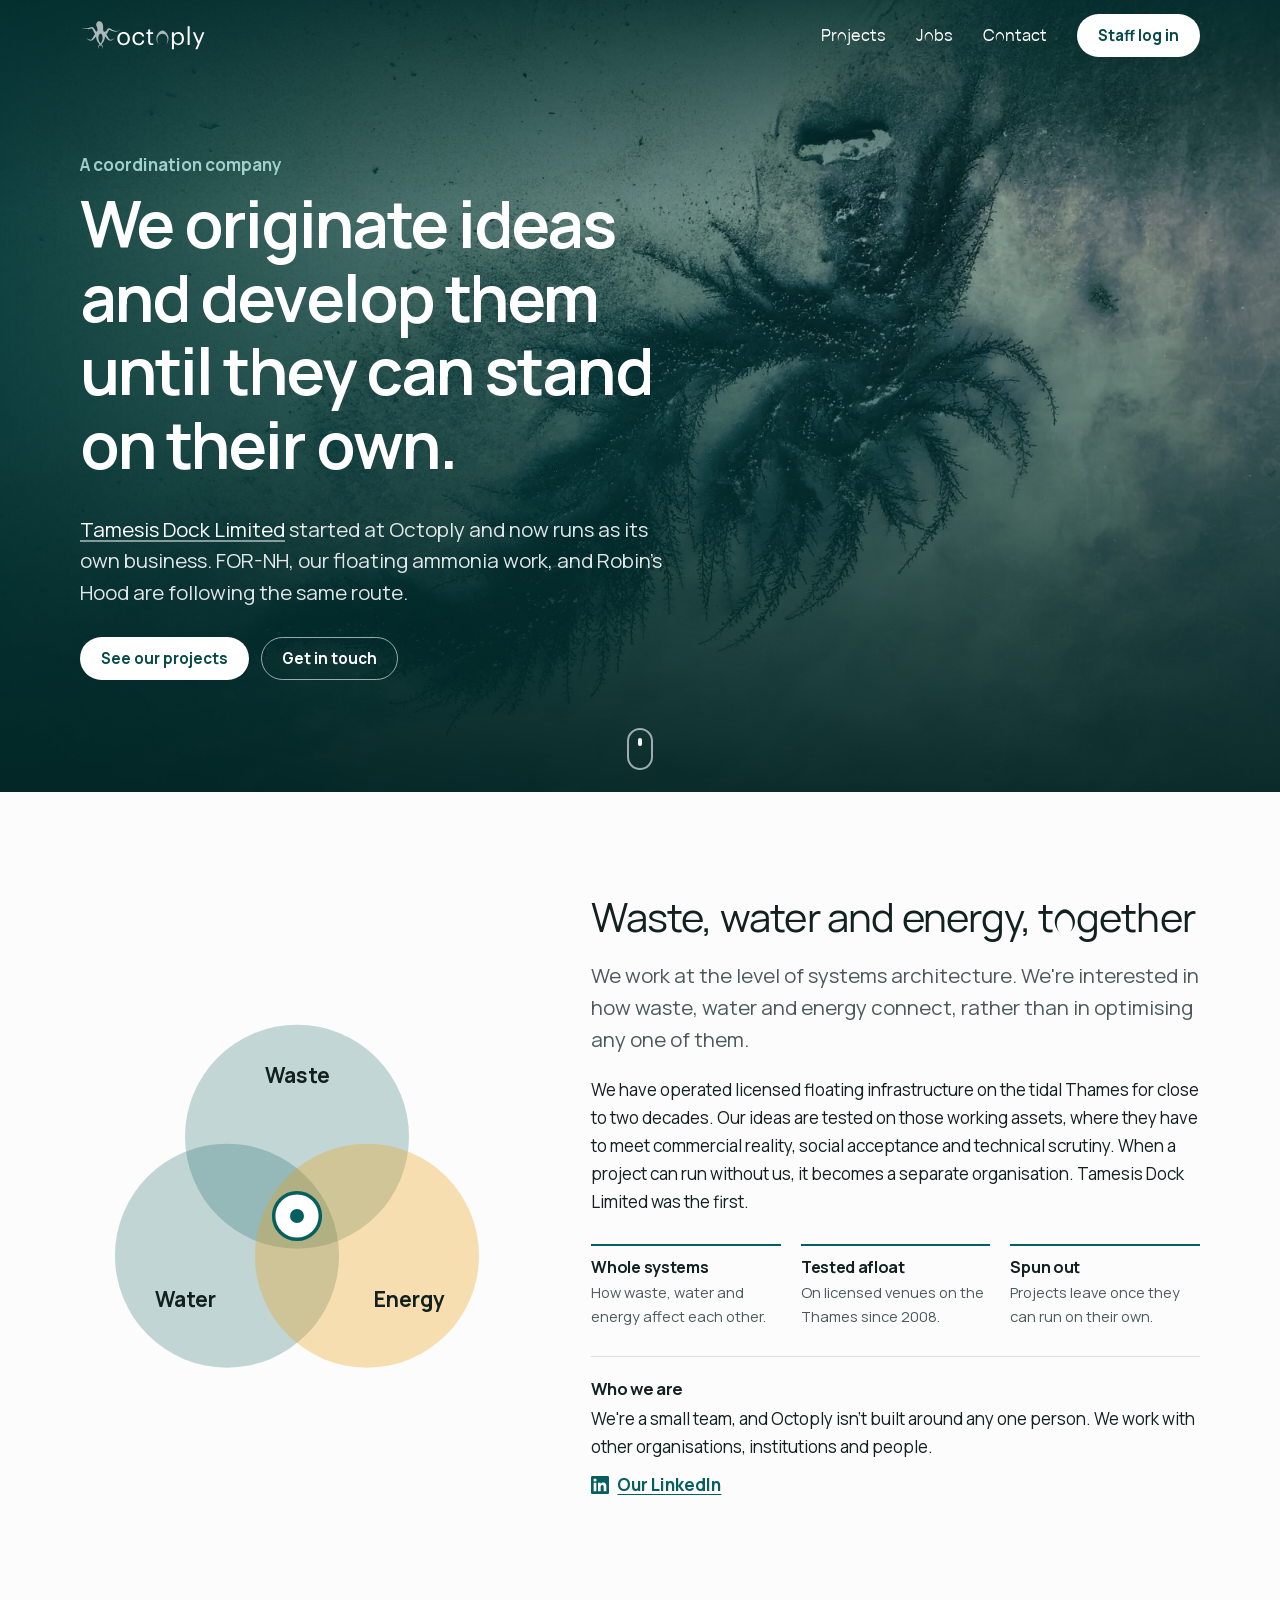
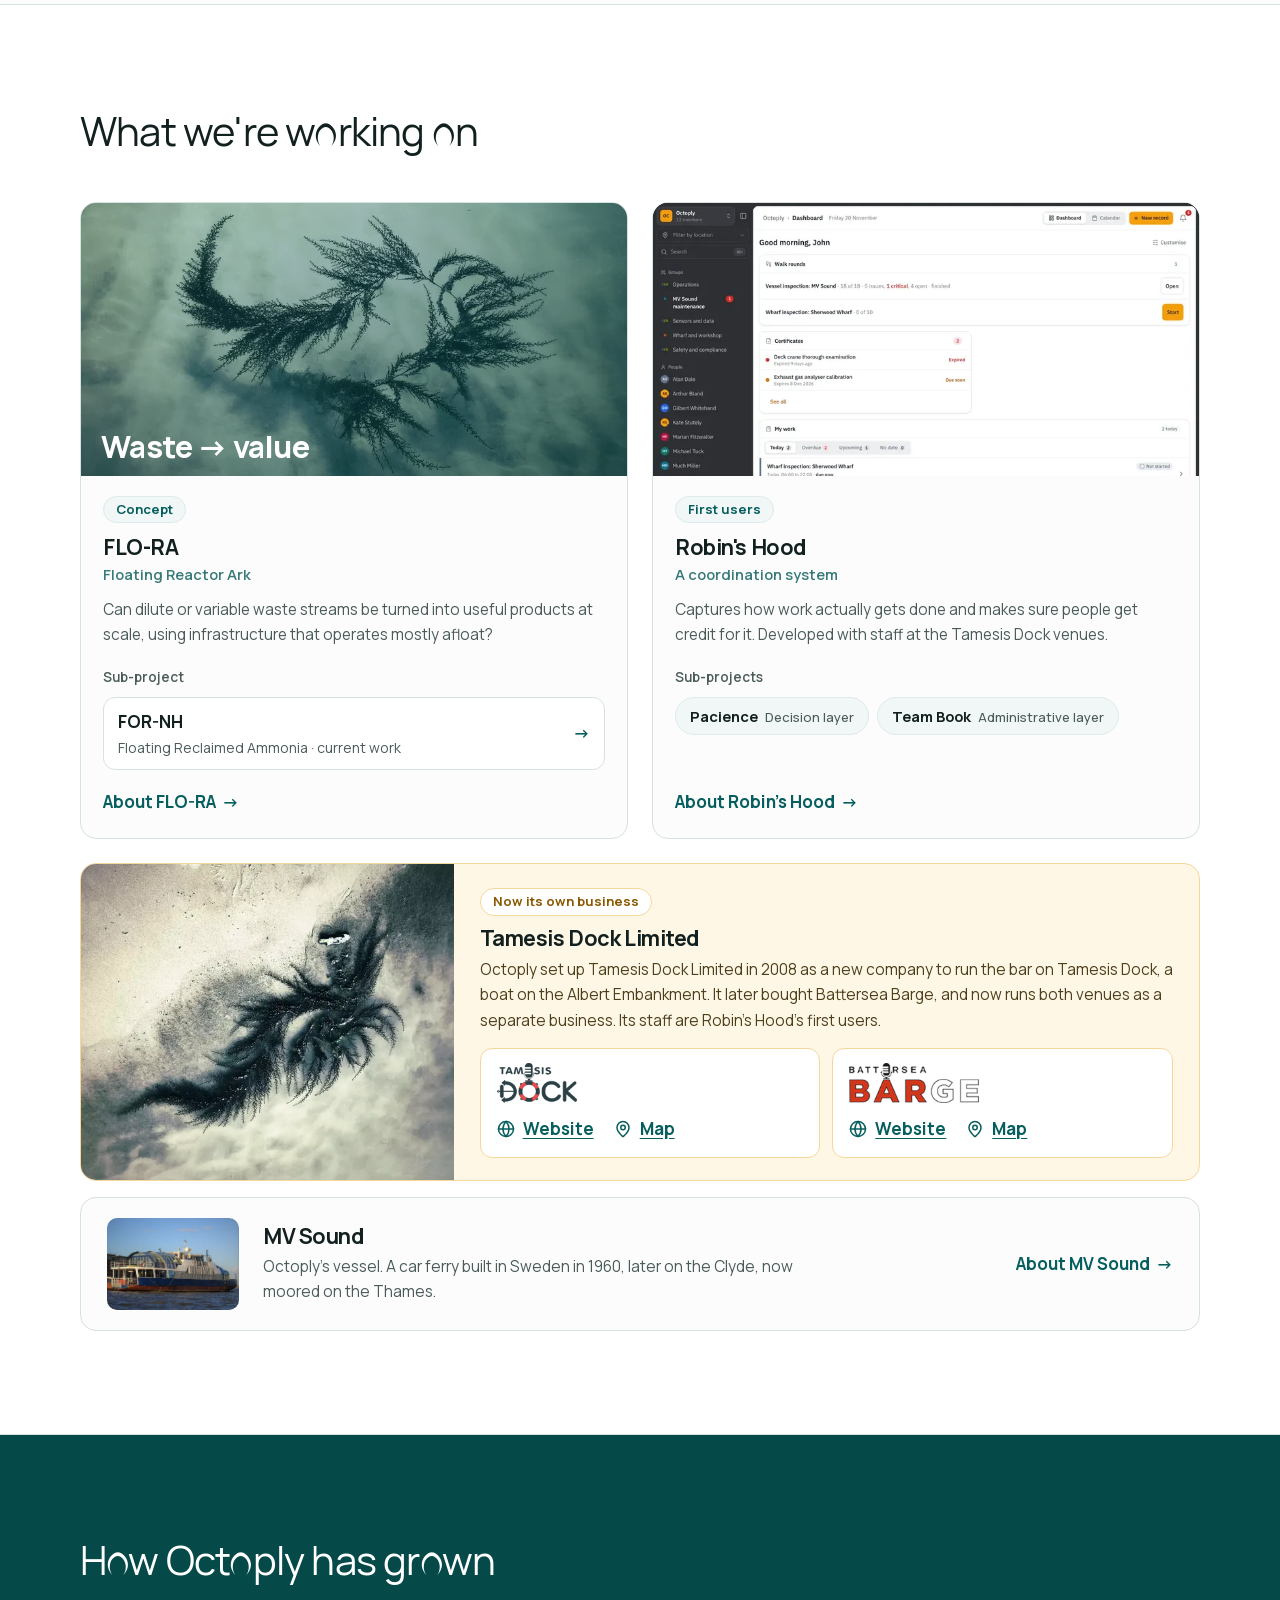
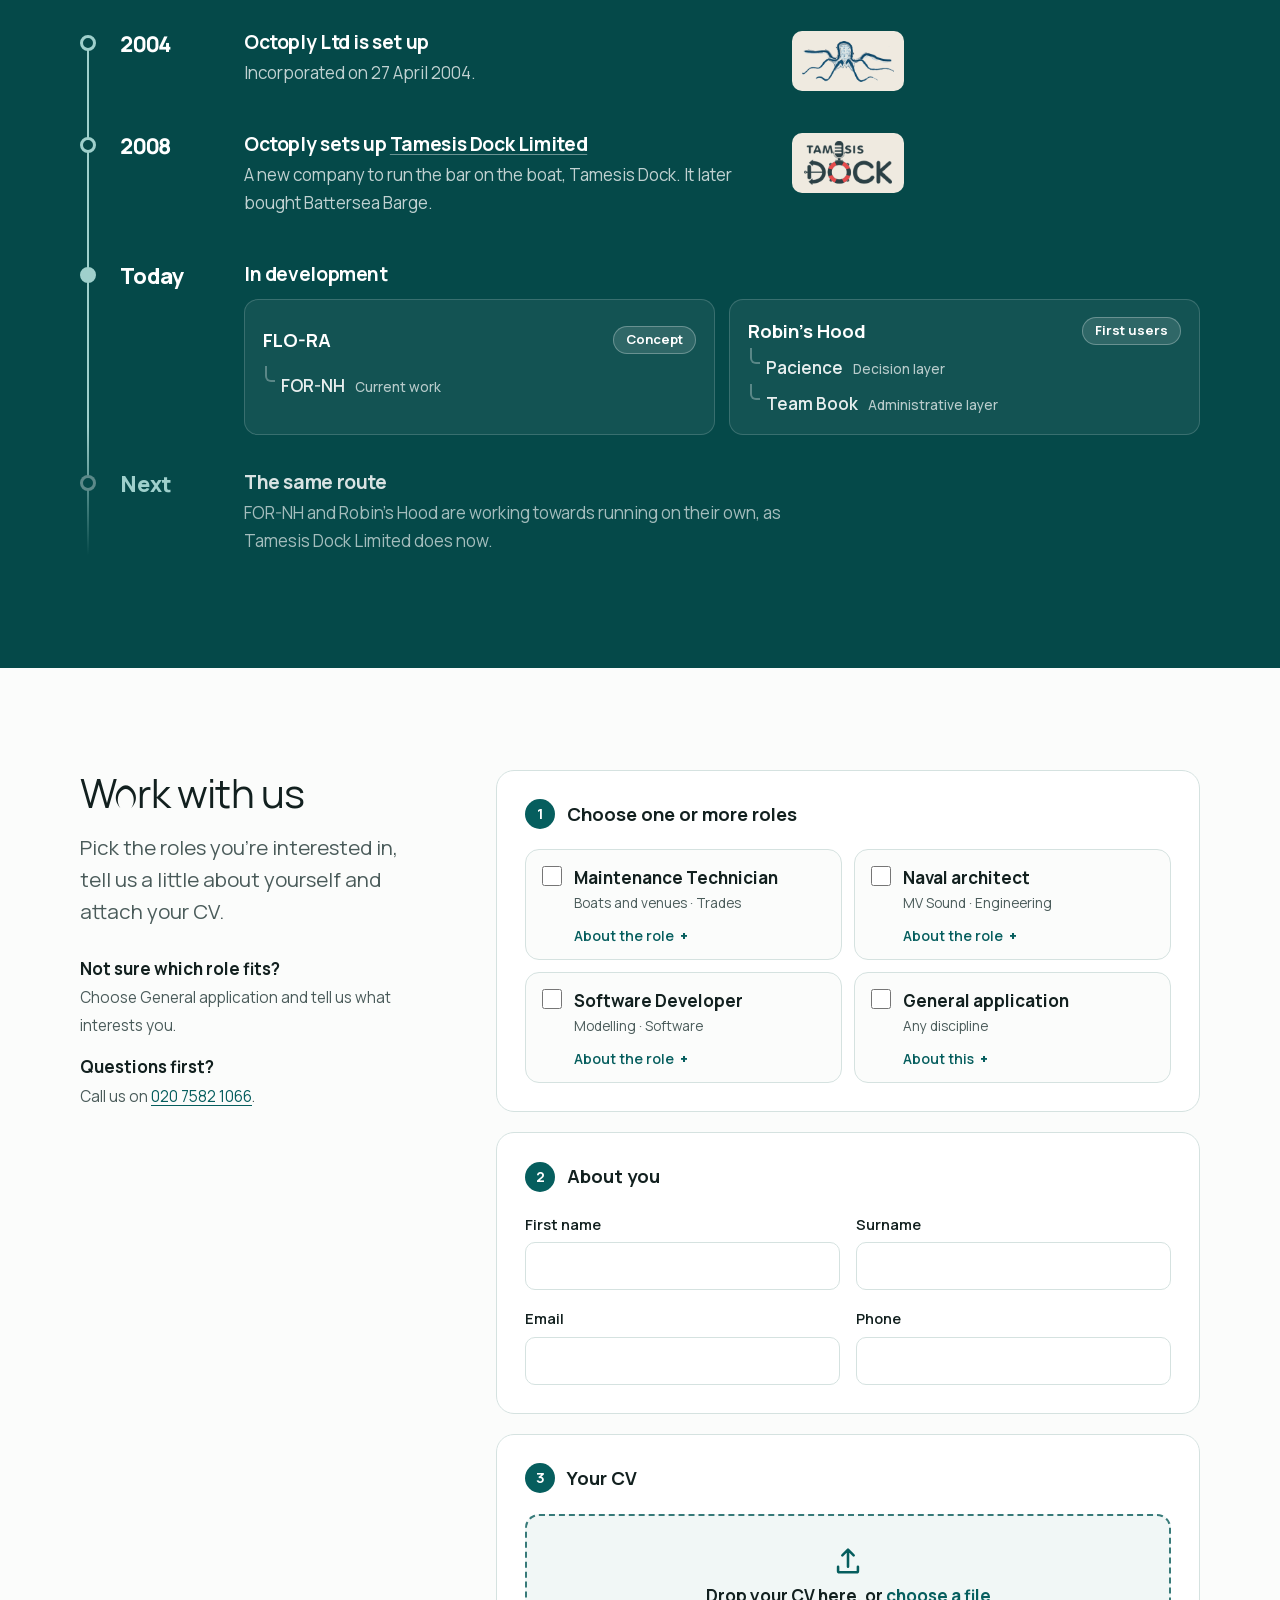
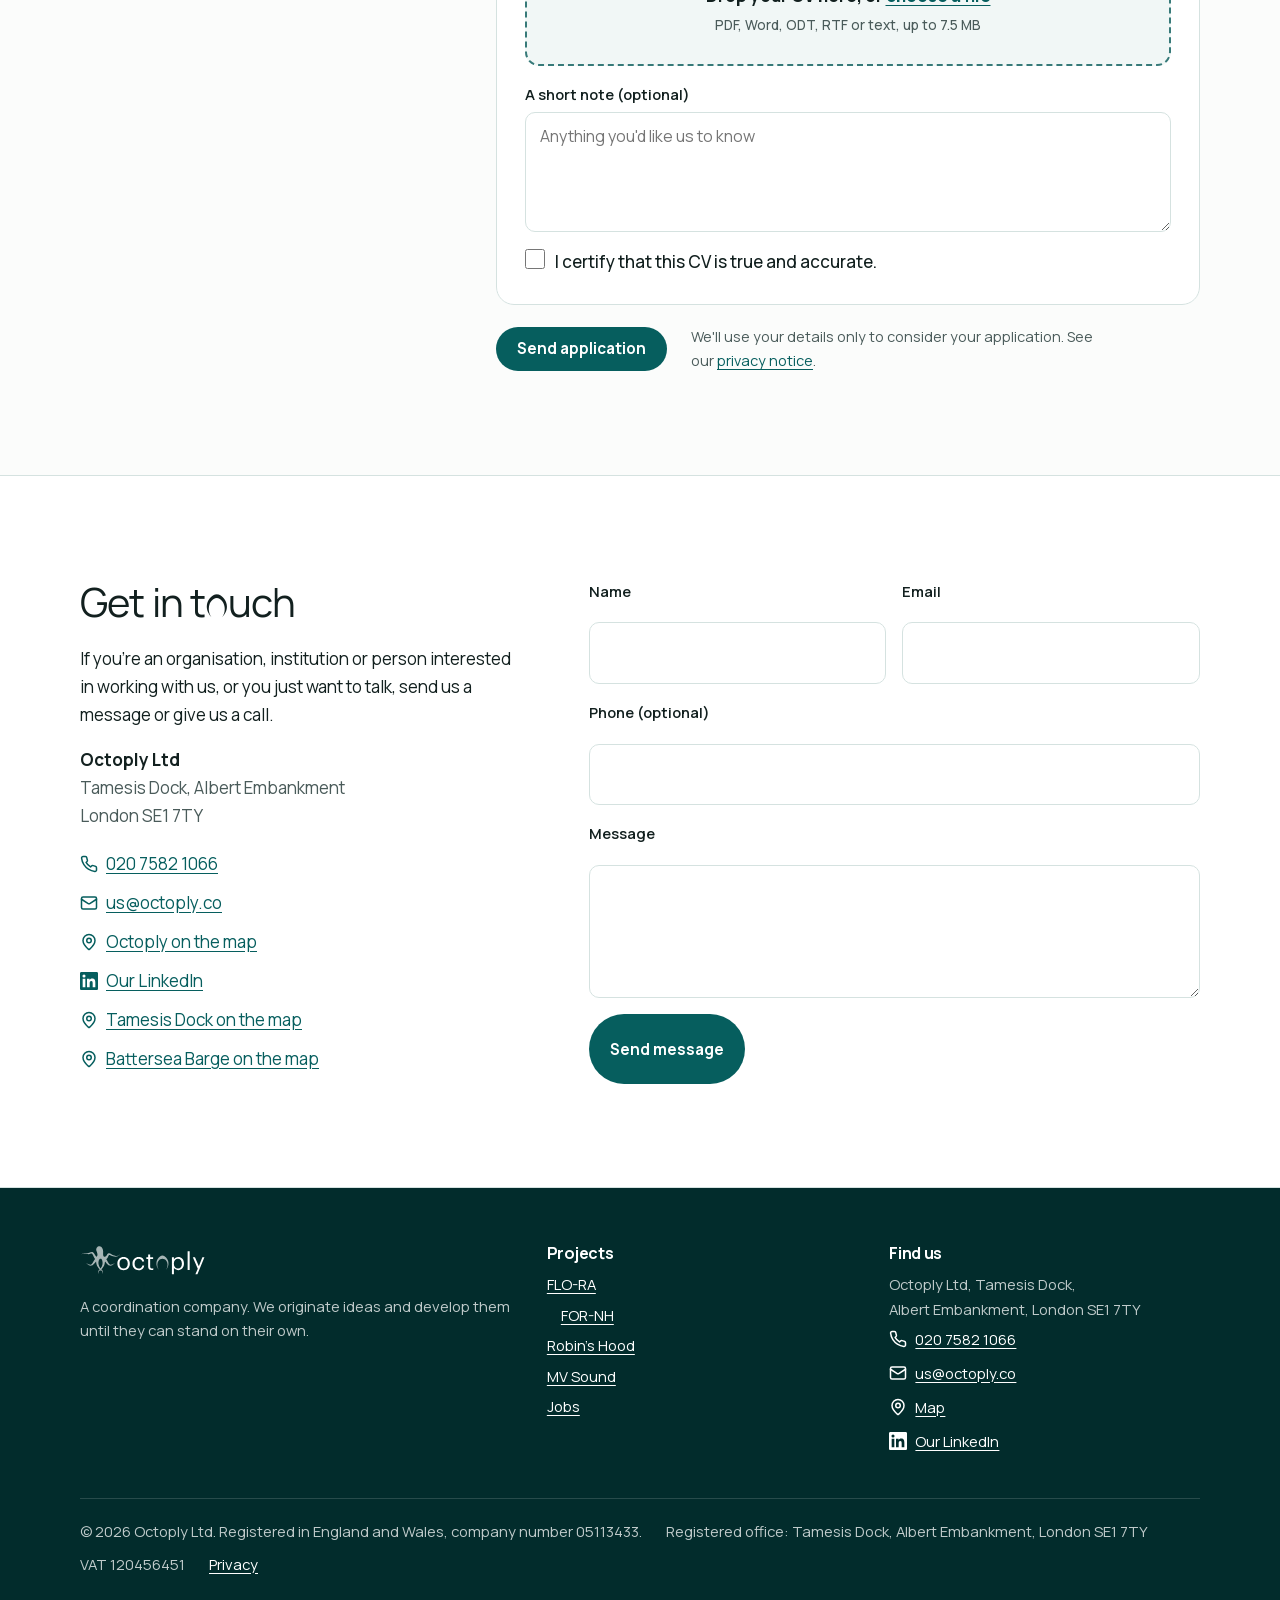
==== commit 5ae3338e: "MV Sound page: tell her history as a timeline 1960 built as Ölandssund III, 1972 Western Ferries, 19" ====
--- a/site/index.html
+++ b/site/index.html
@@ -22,7 +22,7 @@
 <link rel="canonical" href="https://octoply.co/">
 <link rel="preload" href="./assets/fonts/manrope-latin.woff2" as="font" type="font/woff2" crossorigin>
 <link rel="preload" href="./assets/fonts/manrope-oct-latin.woff2" as="font" type="font/woff2" crossorigin>
-<link rel="stylesheet" href="./assets/css/site.css?v=2c56966f">
+<link rel="stylesheet" href="./assets/css/site.css?v=c8d9f87b">
 <link rel="preload" as="image" type="image/avif" imagesrcset="assets/img/hero-1-1000.avif 1000w, assets/img/hero-1-1600.avif 1600w, assets/img/hero-1-2000.avif 2000w" imagesizes="100vw" fetchpriority="high">
 <script type="application/ld+json">
 {
--- a/site/assets/css/site.css
+++ b/site/assets/css/site.css
@@ -298,6 +298,7 @@
 .tl-body h3 a { color: inherit; text-decoration-color: rgba(255, 255, 255, .4); }
 .tl-body h3 a:hover { color: var(--teal-300); }
 .tl-body p { color: rgba(255, 255, 255, .75); margin: 0 0 10px; max-width: 56ch; }
+.tl-body p a { color: var(--teal-300); }
 .tl-next .tl-body { opacity: .85; }
 .tl-branches { display: grid; grid-template-columns: repeat(2, minmax(0, 1fr)); gap: 14px; margin-top: 14px; }
 .tl-branch {
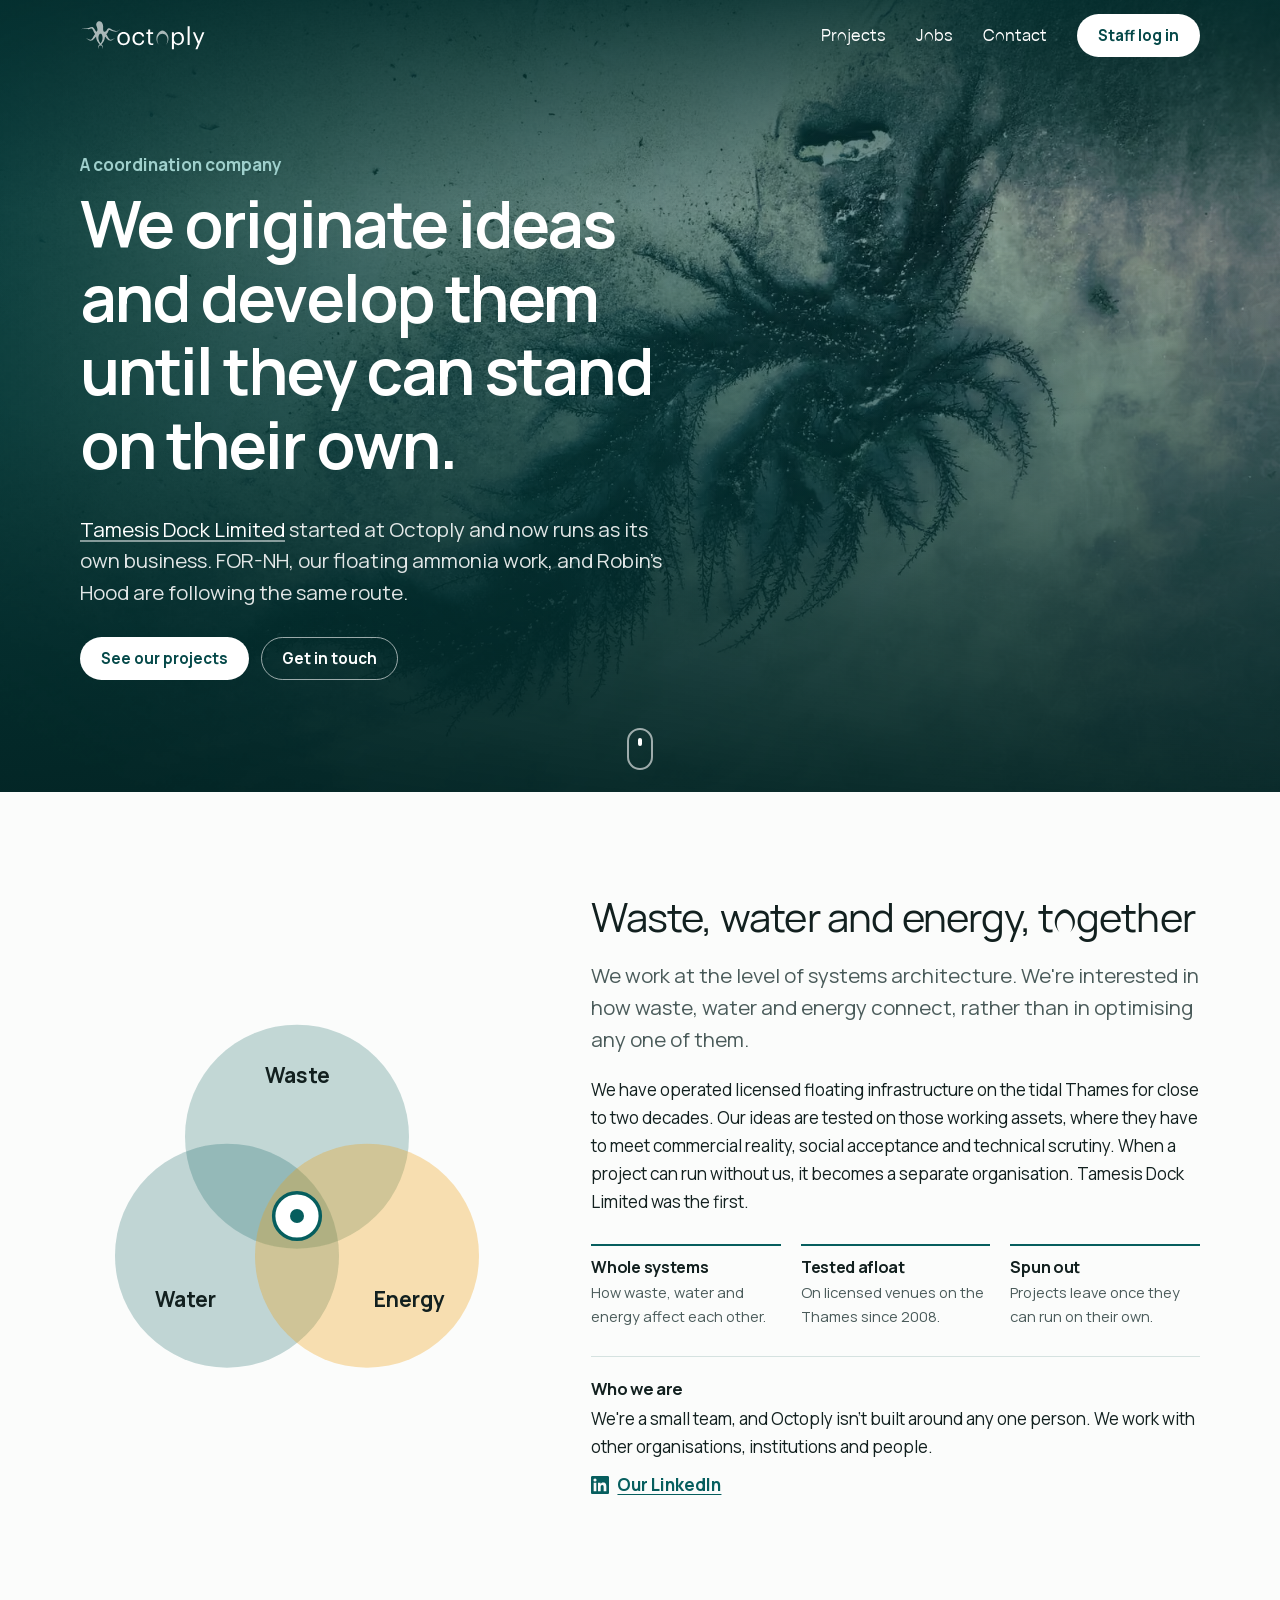
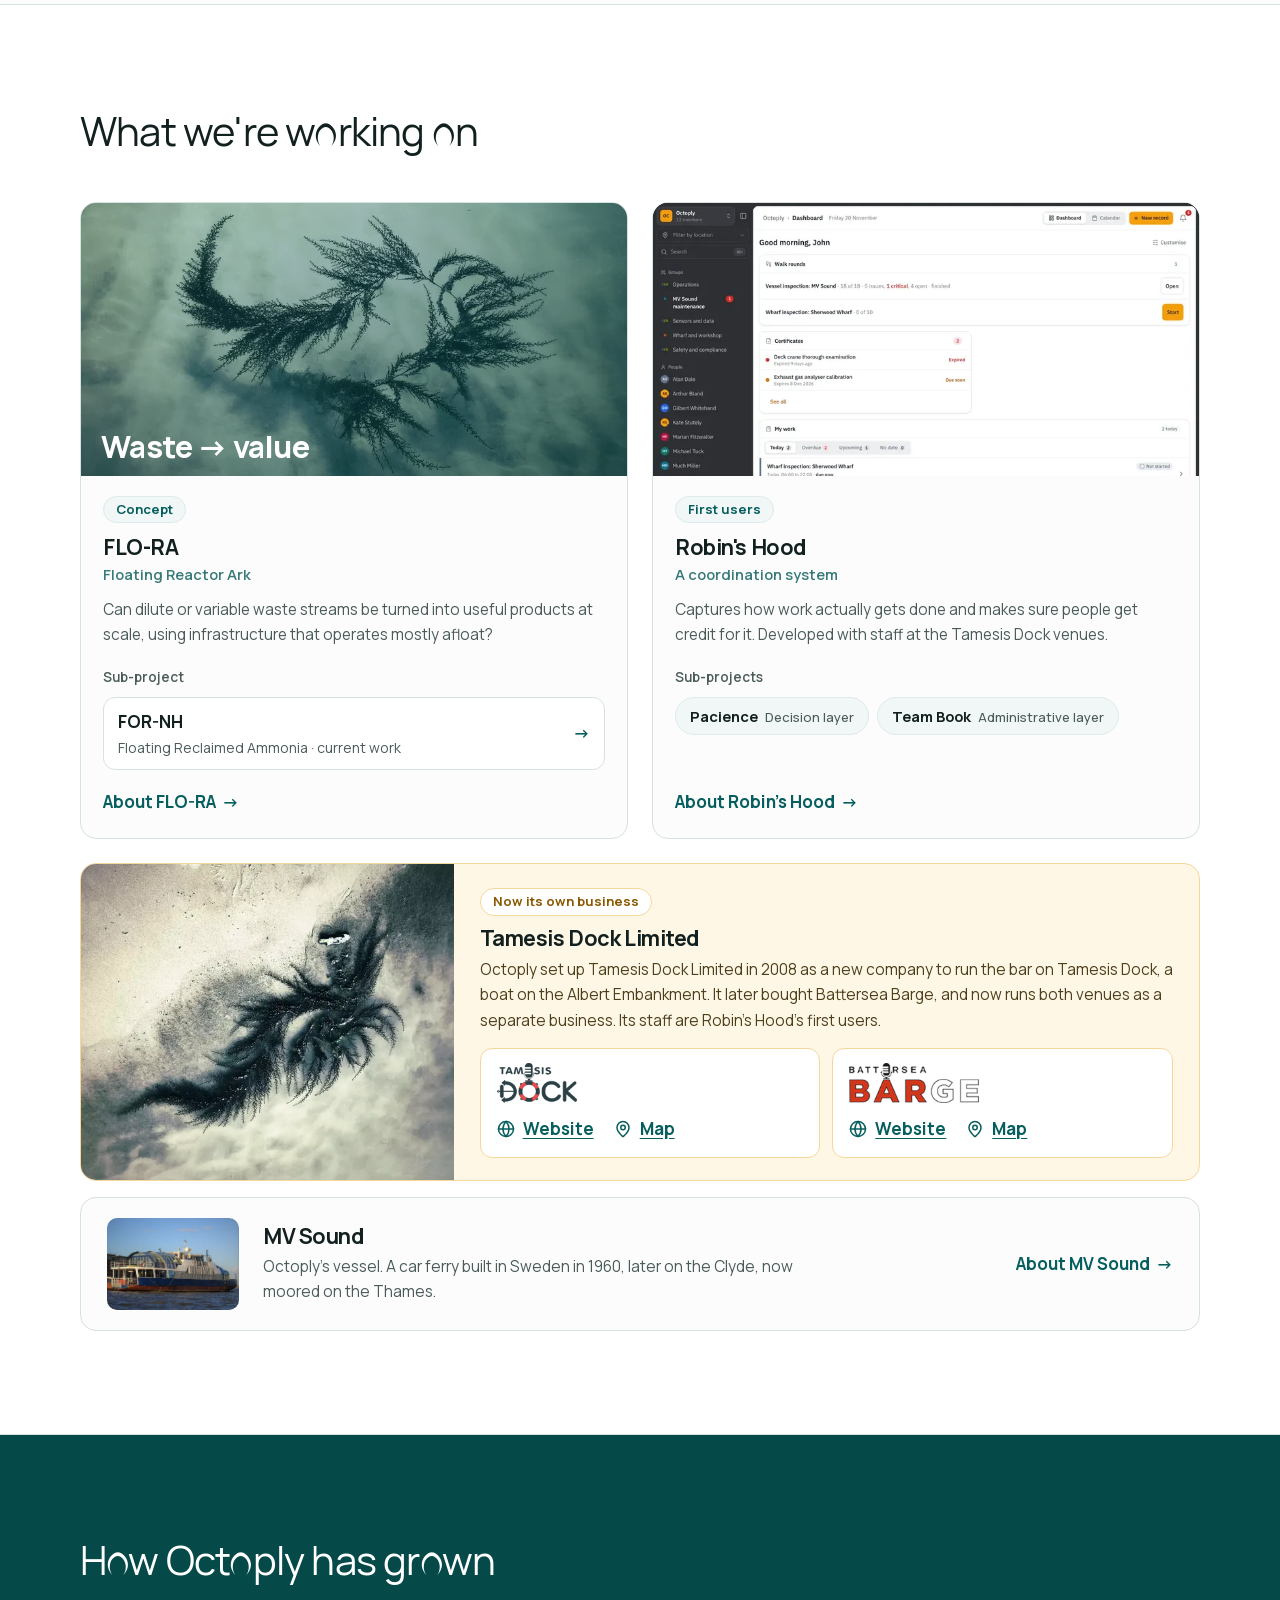
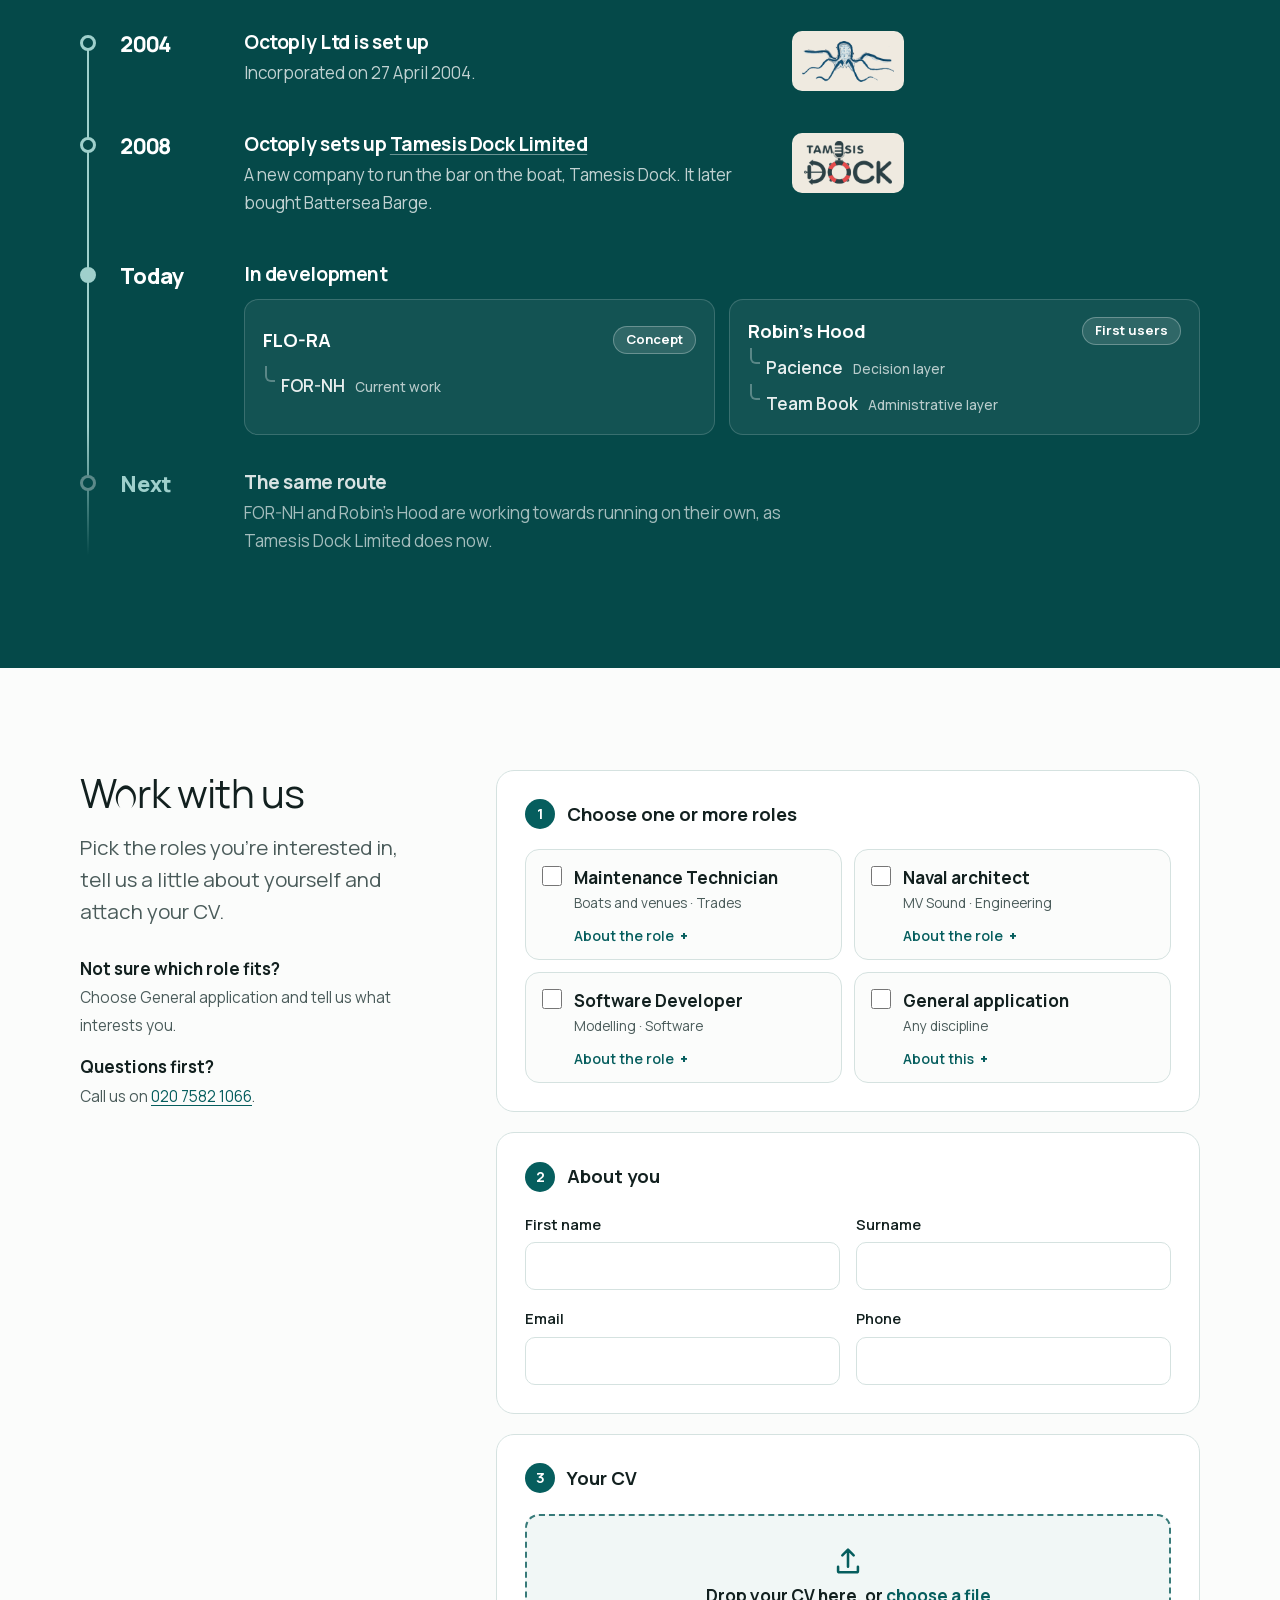
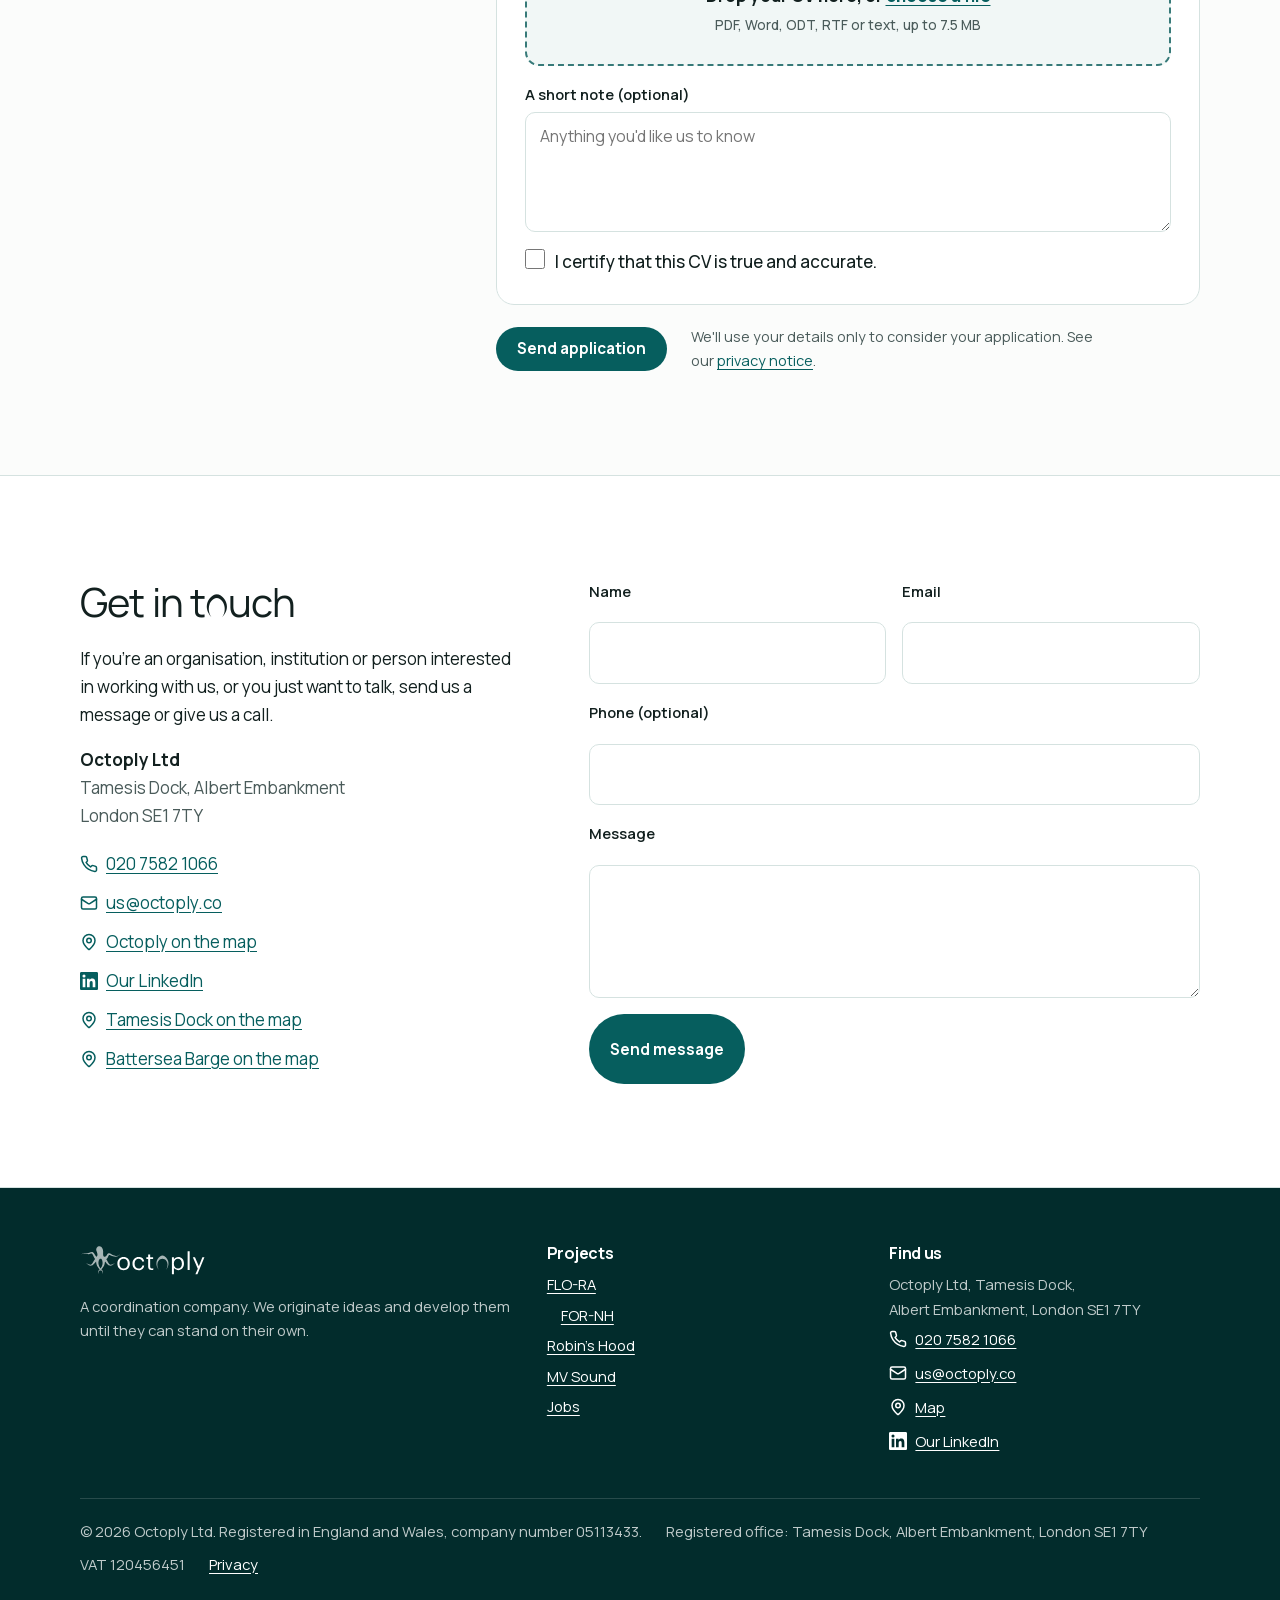
==== commit 47d4a65d: "Add a dark scheme that follows the device setting - Colour roles (surface, tint, accent, amber) as v" ====
--- a/site/index.html
+++ b/site/index.html
@@ -16,13 +16,14 @@
 <meta property="og:image:alt" content="Octoply, a coordination company">
 <meta property="og:site_name" content="Octoply">
 <meta name="twitter:card" content="summary_large_image">
-<meta name="theme-color" content="#065e5e">
+<meta name="theme-color" media="(prefers-color-scheme: light)" content="#065e5e">
+<meta name="theme-color" media="(prefers-color-scheme: dark)" content="#0c1615">
 <link rel="icon" href="./favicon.ico">
 <link rel="apple-touch-icon" href="./assets/img/apple-touch-icon.png">
 <link rel="canonical" href="https://octoply.co/">
 <link rel="preload" href="./assets/fonts/manrope-latin.woff2" as="font" type="font/woff2" crossorigin>
 <link rel="preload" href="./assets/fonts/manrope-oct-latin.woff2" as="font" type="font/woff2" crossorigin>
-<link rel="stylesheet" href="./assets/css/site.css?v=c8d9f87b">
+<link rel="stylesheet" href="./assets/css/site.css?v=e38e437c">
 <link rel="preload" as="image" type="image/avif" imagesrcset="assets/img/hero-1-1000.avif 1000w, assets/img/hero-1-1600.avif 1600w, assets/img/hero-1-2000.avif 2000w" imagesizes="100vw" fetchpriority="high">
 <script type="application/ld+json">
 {
--- a/site/assets/css/site.css
+++ b/site/assets/css/site.css
@@ -68,6 +68,22 @@
   --amber-50: #fff7e6;
   --red:      #b3261e;
 
+  /* Roles that change between the light and dark schemes. The raw colours
+     above stay fixed; these point at them in light mode and are swapped in
+     the dark-scheme block below. */
+  color-scheme: light dark;
+  --surface:      var(--white);     /* cards, inputs, alternate sections */
+  --tint:         var(--teal-50);   /* soft teal backgrounds */
+  --tint-line:    var(--teal-100);  /* soft teal borders */
+  --accent:       var(--teal-700);  /* links and accent text */
+  --accent-strong: var(--teal-900);
+  --accent-soft:  var(--teal-500);  /* labels such as kickers and fact titles */
+  --header-bg:    rgba(251, 252, 251, .92);
+  --amber-tint:   var(--amber-50);
+  --amber-line:   #f5d79a;
+  --amber-ink:    #8a5800;
+  --amber-text:   #4d3f1c;
+
   --font: "Manrope", "Manrope fallback", system-ui, -apple-system, "Segoe UI", sans-serif;
   --font-display: "Manrope Octo", "Manrope fallback", system-ui, -apple-system, "Segoe UI", sans-serif;
   --wrap: 1200px;
@@ -86,8 +102,8 @@
 }
 body.menu-open { overflow: hidden; }
 img, svg { max-width: 100%; height: auto; display: block; }
-a { color: var(--teal-700); text-underline-offset: 3px; }
-a:hover { color: var(--teal-900); }
+a { color: var(--accent); text-underline-offset: 3px; }
+a:hover { color: var(--accent-strong); }
 :focus-visible { outline: 3px solid var(--teal-500); outline-offset: 3px; border-radius: 4px; }
 [hidden] { display: none; }
 
@@ -103,22 +119,22 @@
 
 .wrap { max-width: var(--wrap); margin: 0 auto; padding: 0 var(--gutter); }
 .lede { font-size: clamp(1.1rem, 1.6vw, 1.3rem); line-height: 1.55; color: var(--ink-soft); }
-.kicker { display: block; font-weight: 700; color: var(--teal-500); margin-bottom: .5rem; }
+.kicker { display: block; font-weight: 700; color: var(--accent-soft); margin-bottom: .5rem; }
 .kicker-light, .section-dark .kicker { color: var(--teal-300); }
 .note { font-size: .9rem; color: var(--ink-soft); }
 .skip { position: absolute; left: -9999px; }
-.skip:focus { left: 16px; top: 16px; z-index: 100; background: var(--white); padding: 8px 12px; }
+.skip:focus { left: 16px; top: 16px; z-index: 100; background: var(--surface); padding: 8px 12px; }
 .hp { position: absolute; left: -9999px; }
 
 /* 2. Header and menu ------------------------------------------------------ */
 .site-header {
   position: sticky; top: 0; z-index: 60; height: var(--header-h);
-  background: rgba(251, 252, 251, .92); -webkit-backdrop-filter: saturate(1.4) blur(10px); backdrop-filter: saturate(1.4) blur(10px);
+  background: var(--header-bg); -webkit-backdrop-filter: saturate(1.4) blur(10px); backdrop-filter: saturate(1.4) blur(10px);
   border-bottom: 1px solid var(--line);
   transition: background .35s, border-color .35s;
 }
 .site-header .wrap { display: flex; align-items: center; gap: 24px; height: 100%; }
-.brand { display: inline-flex; color: var(--teal-700); transition: color .35s; position: relative; z-index: 2; }
+.brand { display: inline-flex; color: var(--accent); transition: color .35s; position: relative; z-index: 2; }
 .brand svg { height: 34px; width: auto; }
 .nav { display: flex; align-items: center; gap: 30px; margin-left: auto; }
 .nav > a:not(.btn) {
@@ -172,12 +188,12 @@
 .btn-ghost-light:hover { background: rgba(255, 255, 255, .12); border-color: var(--white); color: var(--white); }
 
 .pill {
-  display: inline-block; font-size: .82rem; font-weight: 700; line-height: 1.2; color: var(--teal-700);
-  background: var(--teal-50); border: 1px solid var(--teal-100); border-radius: 999px; padding: 5px 12px;
+  display: inline-block; font-size: .82rem; font-weight: 700; line-height: 1.2; color: var(--accent);
+  background: var(--tint); border: 1px solid var(--tint-line); border-radius: 999px; padding: 5px 12px;
 }
 .on-dark-pill { color: var(--white); background: rgba(255, 255, 255, .12); border-color: rgba(255, 255, 255, .28); }
 
-.link-arrow { font-weight: 700; color: var(--teal-700); display: inline-flex; gap: 6px; align-items: center; }
+.link-arrow { font-weight: 700; color: var(--accent); display: inline-flex; gap: 6px; align-items: center; }
 .link-arrow span { transition: transform .25s var(--ease); }
 
 /* 4. Homepage hero -------------------------------------------------------- */
@@ -216,7 +232,7 @@
 /* 5. Sections and shared layout ------------------------------------------ */
 .section { padding: clamp(64px, 8vw, 104px) 0; }
 .section-tight { padding: clamp(40px, 5vw, 64px) 0; }
-.section-alt { background: var(--white); border-top: 1px solid var(--line); border-bottom: 1px solid var(--line); }
+.section-alt { background: var(--surface); border-top: 1px solid var(--line); border-bottom: 1px solid var(--line); }
 .section-dark { background: var(--teal-800); color: var(--white); }
 .section-head { max-width: 720px; margin-bottom: clamp(28px, 4vw, 48px); }
 .section-head h2 { margin: 0; }
@@ -255,7 +271,7 @@
   text-decoration: none; color: var(--ink);
   transition: border-color .25s, box-shadow .25s, transform .25s var(--ease);
 }
-.card:hover { border-color: var(--teal-500); box-shadow: var(--shadow); transform: translateY(-4px); color: var(--ink); }
+.card:hover { border-color: var(--accent-soft); box-shadow: var(--shadow); transform: translateY(-4px); color: var(--ink); }
 .card:hover .link-arrow span { transform: translateX(4px); }
 .card-visual { position: relative; aspect-ratio: 16 / 10; overflow: hidden; background: var(--teal-800); }
 .card-visual > img { width: 100%; height: 100%; object-fit: cover; transition: transform .8s var(--ease); }
@@ -270,7 +286,7 @@
 .card-body { display: flex; flex-direction: column; align-items: flex-start; flex: 1; padding: 20px 22px 22px; }
 .card-body .pill { margin-bottom: 12px; }
 .card-body h3 { font-size: 1.35rem; margin-bottom: .1em; }
-.card-body .sub { color: var(--teal-500); font-weight: 600; font-size: .92rem; margin-bottom: 10px; }
+.card-body .sub { color: var(--accent-soft); font-weight: 600; font-size: .92rem; margin-bottom: 10px; }
 .card-body p { color: var(--ink-soft); font-size: .95rem; }
 .card-body .link-arrow { margin-top: auto; }
 
@@ -340,12 +356,12 @@
 
 .facts {
   margin: 0; display: grid; grid-template-columns: repeat(4, minmax(0, 1fr));
-  background: var(--white); border-bottom: 1px solid var(--line);
+  background: var(--surface); border-bottom: 1px solid var(--line);
   padding: 0 max(var(--gutter), calc((100% - var(--wrap)) / 2 + var(--gutter)));
 }
 .facts > div { padding: 20px 20px 20px 0; }
 .facts > div + div { padding-left: 20px; border-left: 1px solid var(--line); }
-.facts dt { font-size: .85rem; font-weight: 600; color: var(--teal-500); margin-bottom: 2px; }
+.facts dt { font-size: .85rem; font-weight: 600; color: var(--accent-soft); margin-bottom: 2px; }
 .facts dd { margin: 0; font-weight: 700; line-height: 1.35; }
 
 .pager { display: flex; justify-content: space-between; gap: 16px; border-top: 1px solid var(--line); padding-top: 24px; margin-top: 8px; }
@@ -355,7 +371,7 @@
 .focus-grid { list-style: none; padding: 0; margin: 20px 0 0; display: grid; grid-template-columns: repeat(3, 1fr); gap: 10px; }
 .focus-grid li {
   display: flex; align-items: center; gap: 12px; margin: 0;
-  background: var(--white); border: 1px solid var(--line); border-radius: 12px; padding: 14px 16px;
+  background: var(--surface); border: 1px solid var(--line); border-radius: 12px; padding: 14px 16px;
   font-weight: 700; font-size: .95rem;
 }
 .focus-grid svg { width: 26px; height: 26px; flex: none; fill: none; stroke: var(--teal-700); stroke-width: 1.8; stroke-linecap: round; stroke-linejoin: round; }
@@ -366,15 +382,15 @@
 .h-now { background: var(--teal-700); color: var(--white); }
 .h-now span { color: var(--teal-100); }
 .h-later { border: 2px dashed var(--teal-500); }
-.h-later span { color: var(--teal-500); }
+.h-later span { color: var(--accent-soft); }
 .h-arrow { align-self: center; height: 2px; background: var(--teal-500); position: relative; margin: 0 8px; }
-.h-arrow::after { content: ""; position: absolute; right: -2px; top: -5px; border: 6px solid transparent; border-left-color: var(--teal-500); }
-
-.flow { margin: 8px 0 clamp(28px, 4vw, 44px); padding: clamp(18px, 3vw, 28px); background: var(--white); border: 1px solid var(--line); border-radius: 18px; }
+.h-arrow::after { content: ""; position: absolute; right: -2px; top: -5px; border: 6px solid transparent; border-left-color: var(--accent-soft); }
+
+.flow { margin: 8px 0 clamp(28px, 4vw, 44px); padding: clamp(18px, 3vw, 28px); background: var(--surface); border: 1px solid var(--line); border-radius: 18px; }
 .flow-steps { list-style: none; padding: 0; margin: 0; display: grid; grid-template-columns: repeat(5, 1fr); gap: 16px; }
 .flow-steps li {
   position: relative; display: flex; flex-direction: column; gap: 4px;
-  background: var(--teal-50); border: 1px solid var(--teal-100); border-radius: 12px; padding: 14px 16px;
+  background: var(--tint); border: 1px solid var(--tint-line); border-radius: 12px; padding: 14px 16px;
 }
 .flow-steps li:not(:last-child)::after { content: ""; position: absolute; right: -16px; top: 50%; width: 16px; height: 2px; background: var(--teal-500); }
 .flow-steps .n { width: 28px; height: 28px; border-radius: 50%; background: var(--teal-700); color: var(--white); display: grid; place-items: center; font-size: .85rem; font-weight: 800; margin-bottom: 6px; }
@@ -390,12 +406,12 @@
 .js .flow.in .flow-steps li:nth-child(5) { transition-delay: .6s; }
 
 .products { display: grid; grid-template-columns: repeat(4, 1fr); gap: 10px; margin: 18px 0 16px; }
-.product { border: 1px solid var(--line); border-radius: 12px; padding: 12px 14px; background: var(--white); display: flex; flex-direction: column; }
+.product { border: 1px solid var(--line); border-radius: 12px; padding: 12px 14px; background: var(--surface); display: flex; flex-direction: column; }
 .product span { font-size: .82rem; font-weight: 600; color: var(--ink-soft); }
 .product strong { font-size: 1.02rem; line-height: 1.3; }
 .product small { color: var(--ink-soft); }
-.product-early { border: 2px solid var(--amber); background: var(--amber-50); }
-.product-early span { color: #8a5800; }
+.product-early { border: 2px solid var(--amber); background: var(--amber-tint); }
+.product-early span { color: var(--amber-ink); }
 
 /* 10. Robin's Hood slider and gallery ------------------------------------ */
 .slider { position: relative; width: 100%; height: 100%; background: #1d2422; }
@@ -415,20 +431,20 @@
 .gallery-tabs { display: flex; flex-wrap: wrap; gap: 8px; margin-bottom: 20px; }
 .gallery-tabs button {
   font: 600 .92rem var(--font); padding: 9px 16px; border-radius: 999px; cursor: pointer;
-  border: 1px solid var(--line); background: var(--white); color: var(--ink); transition: background .2s, border-color .2s, color .2s;
-}
-.gallery-tabs button:hover { border-color: var(--teal-500); }
-.gallery-tabs button[aria-selected="true"] { background: var(--teal-700); border-color: var(--teal-700); color: var(--white); }
+  border: 1px solid var(--line); background: var(--surface); color: var(--ink); transition: background .2s, border-color .2s, color .2s;
+}
+.gallery-tabs button:hover { border-color: var(--accent-soft); }
+.gallery-tabs button[aria-selected="true"] { background: var(--teal-700); border-color: var(--accent); color: var(--white); }
 .gallery-stage { display: grid; grid-template-columns: minmax(0, 8fr) minmax(0, 4fr); gap: clamp(20px, 4vw, 48px); align-items: center; }
-.gallery-frame { border-radius: 16px; overflow: hidden; border: 1px solid var(--line); box-shadow: var(--shadow); background: var(--white); aspect-ratio: 16 / 10; }
+.gallery-frame { border-radius: 16px; overflow: hidden; border: 1px solid var(--line); box-shadow: var(--shadow); background: var(--surface); aspect-ratio: 16 / 10; }
 .gallery-frame img { width: 100%; height: 100%; object-fit: cover; object-position: left top; transition: opacity .3s; }
 .gallery-frame img.fading { opacity: 0; }
 .gallery-text h3 { font-size: 1.45rem; }
 .gallery-text p { color: var(--ink-soft); }
 .gallery-controls { display: flex; align-items: center; gap: 14px; margin-top: 18px; }
 .gallery-progress { flex: 1; height: 3px; background: var(--line); border-radius: 2px; overflow: hidden; }
-.gallery-pause { font: 600 .85rem var(--font); color: var(--teal-700); background: none; border: 1px solid var(--line); border-radius: 999px; padding: 5px 12px; cursor: pointer; }
-.gallery-pause:hover { border-color: var(--teal-500); }
+.gallery-pause { font: 600 .85rem var(--font); color: var(--accent); background: none; border: 1px solid var(--line); border-radius: 999px; padding: 5px 12px; cursor: pointer; }
+.gallery-pause:hover { border-color: var(--accent-soft); }
 .gallery-progress i { display: block; height: 100%; width: 0; background: var(--teal-700); }
 .gallery-progress i.run { animation: fill var(--dur, 6s) linear forwards; }
 @keyframes fill { to { width: 100%; } }
@@ -440,20 +456,20 @@
 .apply { display: grid; gap: 20px; max-width: 920px; }
 .apply-step {
   margin: 0; padding: clamp(18px, 3vw, 28px); border: 1px solid var(--line); border-radius: 18px;
-  background: var(--white); display: grid; gap: 16px; min-width: 0;
+  background: var(--surface); display: grid; gap: 16px; min-width: 0;
 }
 .apply-step legend { float: left; width: 100%; padding: 0; margin-bottom: 4px; font-weight: 700; font-size: 1.15rem; display: flex; align-items: center; gap: 12px; }
 .step-n { width: 30px; height: 30px; border-radius: 50%; background: var(--teal-700); color: var(--white); display: inline-grid; place-items: center; font-size: .9rem; flex: none; }
 .roles { display: grid; grid-template-columns: repeat(2, minmax(0, 1fr)); gap: 12px; clear: both; }
 .role { border: 1.5px solid var(--line); border-radius: 14px; background: var(--paper); transition: border-color .2s, background .2s, box-shadow .2s; }
-.role:hover { border-color: var(--teal-500); }
-.role:has(input:checked) { border-color: var(--teal-700); background: var(--teal-50); box-shadow: 0 0 0 3px var(--teal-100); }
+.role:hover { border-color: var(--accent-soft); }
+.role:has(input:checked) { border-color: var(--accent); background: var(--tint); box-shadow: 0 0 0 3px var(--tint-line); }
 .role-pick { display: grid; grid-template-columns: auto 1fr; column-gap: 12px; padding: 14px 16px 8px; cursor: pointer; }
-.role-pick input { grid-row: span 2; width: 20px; height: 20px; margin: 2px 0 0; accent-color: var(--teal-700); }
+.role-pick input { grid-row: span 2; width: 20px; height: 20px; margin: 2px 0 0; accent-color: var(--accent); }
 .role-title { font-weight: 700; }
 .role-meta { font-size: .85rem; color: var(--ink-soft); }
 .role details { padding: 0 16px 12px 48px; font-size: .93rem; color: var(--ink-soft); }
-.role summary { cursor: pointer; color: var(--teal-700); font-weight: 600; font-size: .88rem; list-style: none; display: inline-flex; gap: 6px; align-items: center; }
+.role summary { cursor: pointer; color: var(--accent); font-weight: 600; font-size: .88rem; list-style: none; display: inline-flex; gap: 6px; align-items: center; }
 .role summary::-webkit-details-marker { display: none; }
 .role summary::after { content: "+"; font-weight: 800; transition: transform .2s; }
 .role details[open] summary::after { transform: rotate(45deg); }
@@ -465,32 +481,32 @@
 .apply input:not([type="checkbox"]):not([type="file"]), .apply textarea,
 .form input, .form textarea {
   font: 400 1rem/1.4 var(--font); color: var(--ink); padding: 12px 14px; width: 100%;
-  border: 1.5px solid var(--line); border-radius: 10px; background: var(--white);
+  border: 1.5px solid var(--line); border-radius: 10px; background: var(--surface);
   transition: border-color .2s, box-shadow .2s;
 }
-.apply input:not([type="checkbox"]):not([type="file"]):focus, .apply textarea:focus, .form input:focus, .form textarea:focus { border-color: var(--teal-500); outline: none; box-shadow: 0 0 0 3px var(--teal-100); }
+.apply input:not([type="checkbox"]):not([type="file"]):focus, .apply textarea:focus, .form input:focus, .form textarea:focus { border-color: var(--accent-soft); outline: none; box-shadow: 0 0 0 3px var(--tint-line); }
 .apply .invalid, .apply .invalid:focus { border-color: var(--red); box-shadow: 0 0 0 3px rgba(179, 38, 30, .12); }
 .apply textarea, .form textarea { min-height: 120px; resize: vertical; }
 .two { display: grid; grid-template-columns: 1fr 1fr; gap: 16px; }
 .check { display: flex; align-items: flex-start; gap: 10px; font-weight: 500; cursor: pointer; }
-.check input { width: 20px; height: 20px; margin: 1px 0 0; accent-color: var(--teal-700); flex: none; }
+.check input { width: 20px; height: 20px; margin: 1px 0 0; accent-color: var(--accent); flex: none; }
 .field-error { margin: -6px 0 0; color: var(--red); font-size: .88rem; font-weight: 600; }
 label .field-error { margin: 0; }
 .field-error:empty { display: none; }
 
 .drop {
   position: relative; display: grid; justify-items: center; gap: 4px; text-align: center; cursor: pointer;
-  padding: 28px 20px; border: 2px dashed var(--teal-500); border-radius: 14px; background: var(--teal-50);
+  padding: 28px 20px; border: 2px dashed var(--teal-500); border-radius: 14px; background: var(--tint);
   transition: background .2s, border-color .2s, transform .2s var(--ease);
 }
-.drop:hover, .drop.dragging { background: var(--teal-100); border-color: var(--teal-700); }
+.drop:hover, .drop.dragging { background: var(--tint-line); border-color: var(--accent); }
 .drop:focus-within { outline: 3px solid var(--teal-500); outline-offset: 3px; }
 .drop.dragging { transform: scale(1.01); }
-.drop.has-file { border-style: solid; border-color: var(--teal-700); background: var(--white); }
+.drop.has-file { border-style: solid; border-color: var(--accent); background: var(--surface); }
 .drop input { position: absolute; inset: 0; opacity: 0; cursor: pointer; }
 .drop svg { width: 34px; height: 34px; fill: none; stroke: var(--teal-700); stroke-width: 1.8; stroke-linecap: round; stroke-linejoin: round; }
 .drop-main { font-weight: 700; color: var(--ink); }
-.drop-main u { color: var(--teal-700); text-underline-offset: 3px; }
+.drop-main u { color: var(--accent); text-underline-offset: 3px; }
 .drop-sub { font-size: .85rem; color: var(--ink-soft); font-weight: 500; }
 
 .apply-foot { display: flex; flex-wrap: wrap; align-items: center; gap: 12px 24px; }
@@ -513,7 +529,7 @@
 .icon-link { display: inline-flex; align-items: center; gap: 8px; }
 .icon-link .icon { flex: none; }
 .icon-link .icon:not([fill]) { fill: currentColor; }
-.icon-link-strong { font-weight: 700; color: var(--teal-700); }
+.icon-link-strong { font-weight: 700; color: var(--accent); }
 .contact-list { list-style: none; padding: 0; margin: 20px 0 0; }
 .contact-list li { margin-bottom: 8px; }
 .form { display: grid; gap: 16px; }
@@ -603,7 +619,7 @@
   .nav-scrim.show { opacity: 1; pointer-events: auto; }
   body.menu-open .site-header { background: var(--paper); border-color: var(--line); }
   body.menu-open .site-header .nav-toggle { color: var(--ink); }
-  body.menu-open .site-header .brand { color: var(--teal-700); }
+  body.menu-open .site-header .brand { color: var(--accent); }
 
   .scroll-cue { display: none; } /* no room beside the hero buttons on small screens */
   .systems, .project-hero .wrap, .contact, .gallery-stage { grid-template-columns: 1fr; }
@@ -620,7 +636,7 @@
   .cards, .roles, .two, .flow-steps, .products, .focus-grid { grid-template-columns: 1fr; }
   .horizon { grid-template-columns: 1fr; gap: 8px; }
   .h-arrow { width: 2px; height: 24px; justify-self: center; margin: 0; }
-  .h-arrow::after { right: -5px; top: auto; bottom: -8px; border-left-color: transparent; border-top-color: var(--teal-500); }
+  .h-arrow::after { right: -5px; top: auto; bottom: -8px; border-left-color: transparent; border-top-color: var(--accent-soft); }
   .footer-grid { grid-template-columns: 1fr; }
   .role details { padding-left: 16px; }
   /* Gallery tabs become one row you can swipe sideways. */
@@ -638,13 +654,13 @@
 /* Tamesis Dock Limited panel (homepage, under the project cards) */
 .spinout {
   display: grid; grid-template-columns: minmax(0, 4fr) minmax(0, 8fr); margin-top: 24px; overflow: hidden;
-  border: 1px solid #f5d79a; border-radius: var(--radius); background: var(--amber-50);
+  border: 1px solid var(--amber-line); border-radius: var(--radius); background: var(--amber-tint);
 }
 .spinout-photo { position: relative; min-height: 180px; }
 .spinout-photo img { position: absolute; inset: 0; width: 100%; height: 100%; object-fit: cover; }
 .spinout-body { padding: 22px 26px; }
 .spinout-body h3 { font-size: 1.35rem; margin: 10px 0 .3em; }
-.spinout-body p { color: #4d3f1c; font-size: .96rem; }
+.spinout-body p { color: var(--amber-text); font-size: .96rem; }
 /* MV Sound strip under the Tamesis Dock panel. */
 .vessel { display: flex; flex-wrap: wrap; align-items: center; justify-content: space-between; gap: 12px 24px; margin-top: 16px; padding: 20px 26px; border: 1px solid var(--line); border-radius: var(--radius); background: var(--paper); }
 .vessel h3 { font-size: 1.35rem; margin: 0 0 .2em; }
@@ -659,11 +675,11 @@
 @media (max-width: 700px) { .photo-pair { grid-template-columns: 1fr; } }
 /* One tile per venue: its logo, then its website and map links. */
 .venues { list-style: none; padding: 0; margin: 14px 0 0; display: grid; grid-template-columns: repeat(auto-fit, minmax(200px, 1fr)); gap: 12px; }
-.venue { display: flex; flex-direction: column; align-items: flex-start; gap: 12px; padding: 14px 16px; background: var(--white); border: 1px solid #f5d79a; border-radius: 12px; }
+.venue { display: flex; flex-direction: column; align-items: flex-start; gap: 12px; padding: 14px 16px; background: var(--surface); border: 1px solid var(--amber-line); border-radius: 12px; }
 .venue-logo { height: 40px; width: auto; }
 .venue-links { display: flex; flex-wrap: wrap; gap: 6px 20px; }
-.venue-links a { font-weight: 700; color: var(--teal-700); }
-.pill-amber { color: #8a5800; background: #fff; border-color: #f5d79a; }
+.venue-links a { font-weight: 700; color: var(--accent); }
+.pill-amber { color: var(--amber-ink); background: var(--surface); border-color: var(--amber-line); }
 .hero-link { color: var(--white); text-decoration-color: rgba(255, 255, 255, .5); }
 .hero-link:hover { color: var(--teal-300); }
 @media (max-width: 600px) { .spinout { grid-template-columns: 1fr; } .spinout-photo { min-height: 140px; } }
@@ -687,11 +703,11 @@
 .who h3 { font-size: 1.05rem; margin-bottom: 6px; }
 .who p { margin-bottom: 10px; }
 .subproject-tags { display: flex; flex-wrap: wrap; gap: 8px; }
-.subproject-tag { font-weight: 700; font-size: .92rem; padding: 6px 14px; border-radius: 999px; background: var(--teal-50); border: 1px solid var(--teal-100); color: var(--ink); }
+.subproject-tag { font-weight: 700; font-size: .92rem; padding: 6px 14px; border-radius: 999px; background: var(--tint); border: 1px solid var(--tint-line); color: var(--ink); }
 .subproject-tag small { font-size: .82rem; font-weight: 500; color: var(--ink-soft); margin-left: 4px; }
 a.card-visual, .card-visual .slider { display: block; }
 .card-link { color: inherit; text-decoration: none; }
-.card-link:hover { color: var(--teal-700); }
+.card-link:hover { color: var(--accent); }
 /* The whole card opens the project: the title link stretches over it. Links
    inside the card (a sub-project, "About …") sit above it and still work. */
 .card { position: relative; }
@@ -706,13 +722,13 @@
 .subprojects-label { font-size: .85rem; font-weight: 600; color: var(--ink-soft); }
 .subproject {
   display: grid; grid-template-columns: 1fr auto; column-gap: 12px; align-items: center;
-  padding: 10px 14px; border: 1px solid var(--line); border-radius: 12px; background: var(--white);
+  padding: 10px 14px; border: 1px solid var(--line); border-radius: 12px; background: var(--surface);
   color: var(--ink); text-decoration: none;
 }
 .subproject span { grid-column: 1; font-size: .88rem; color: var(--ink-soft); }
-.subproject i { grid-column: 2; grid-row: 1 / span 2; font-style: normal; color: var(--teal-700); font-weight: 700; transition: transform .25s var(--ease); }
+.subproject i { grid-column: 2; grid-row: 1 / span 2; font-style: normal; color: var(--accent); font-weight: 700; transition: transform .25s var(--ease); }
 a.subproject { transition: border-color .2s, background .2s; }
-a.subproject:hover { border-color: var(--teal-500); background: var(--teal-50); color: var(--ink); }
+a.subproject:hover { border-color: var(--accent-soft); background: var(--tint); color: var(--ink); }
 a.subproject:hover i { transform: translateX(4px); }
 .subprojects-lg { margin: 0; }
 .subprojects-lg .subproject { padding: 14px 18px; }
@@ -726,3 +742,40 @@
   .cards-two .card-visual { aspect-ratio: auto; height: 100%; min-height: 260px; }
 }
 @media (max-width: 600px) { .cards-two .card-visual { aspect-ratio: 16 / 8; } }
+
+/* 14. Dark scheme ------------------------------------------------------------
+   Follows the visitor's device setting. Hero, project headers, timeline and
+   footer are already dark and keep their colours; light areas swap to deep
+   teal-greys. Logos sit on light tiles so they stay readable. */
+@media (prefers-color-scheme: dark) {
+  :root {
+    --paper:    #0c1615;
+    --ink:      #e4eeed;
+    --ink-soft: #a7b9b7;
+    --line:     #243634;
+    --surface:  #122120;
+    --tint:     #15302e;
+    --tint-line: #24504c;
+    --accent:   #8fd0ca;
+    --accent-strong: #c2ebe7;
+    --accent-soft: #7fb6b1;
+    --header-bg: rgba(12, 22, 21, .9);
+    --amber-tint: #241c0c;
+    --amber-line: #5c4518;
+    --amber-ink:  #f2c66d;
+    --amber-text: #e3d3b0;
+    --shadow: 0 1px 2px rgba(0, 0, 0, .3), 0 12px 32px rgba(0, 0, 0, .35);
+  }
+  .venn text { fill: var(--ink); }
+  .venn .blend { mix-blend-mode: normal; }
+  .venn .blend .c { mix-blend-mode: screen; }
+  .venn .c1 { fill: #5fa9a6; fill-opacity: .42; }
+  .venn .c2 { fill: #2f8f8a; fill-opacity: .45; }
+  .venn .c3 { fill: #f2a114; fill-opacity: .38; }
+  .venue-logo { background: #f4f1ea; padding: 6px 8px; border-radius: 8px; height: 52px; }
+  .btn:not(.btn-light):not(.btn-ghost-light) { background: #0e7a76; }
+  .btn:not(.btn-light):not(.btn-ghost-light):hover { background: #12918c; }
+  .section-dark, .project-hero { background: #0f3634; }
+  .site-footer { background: #071211; }
+}
+
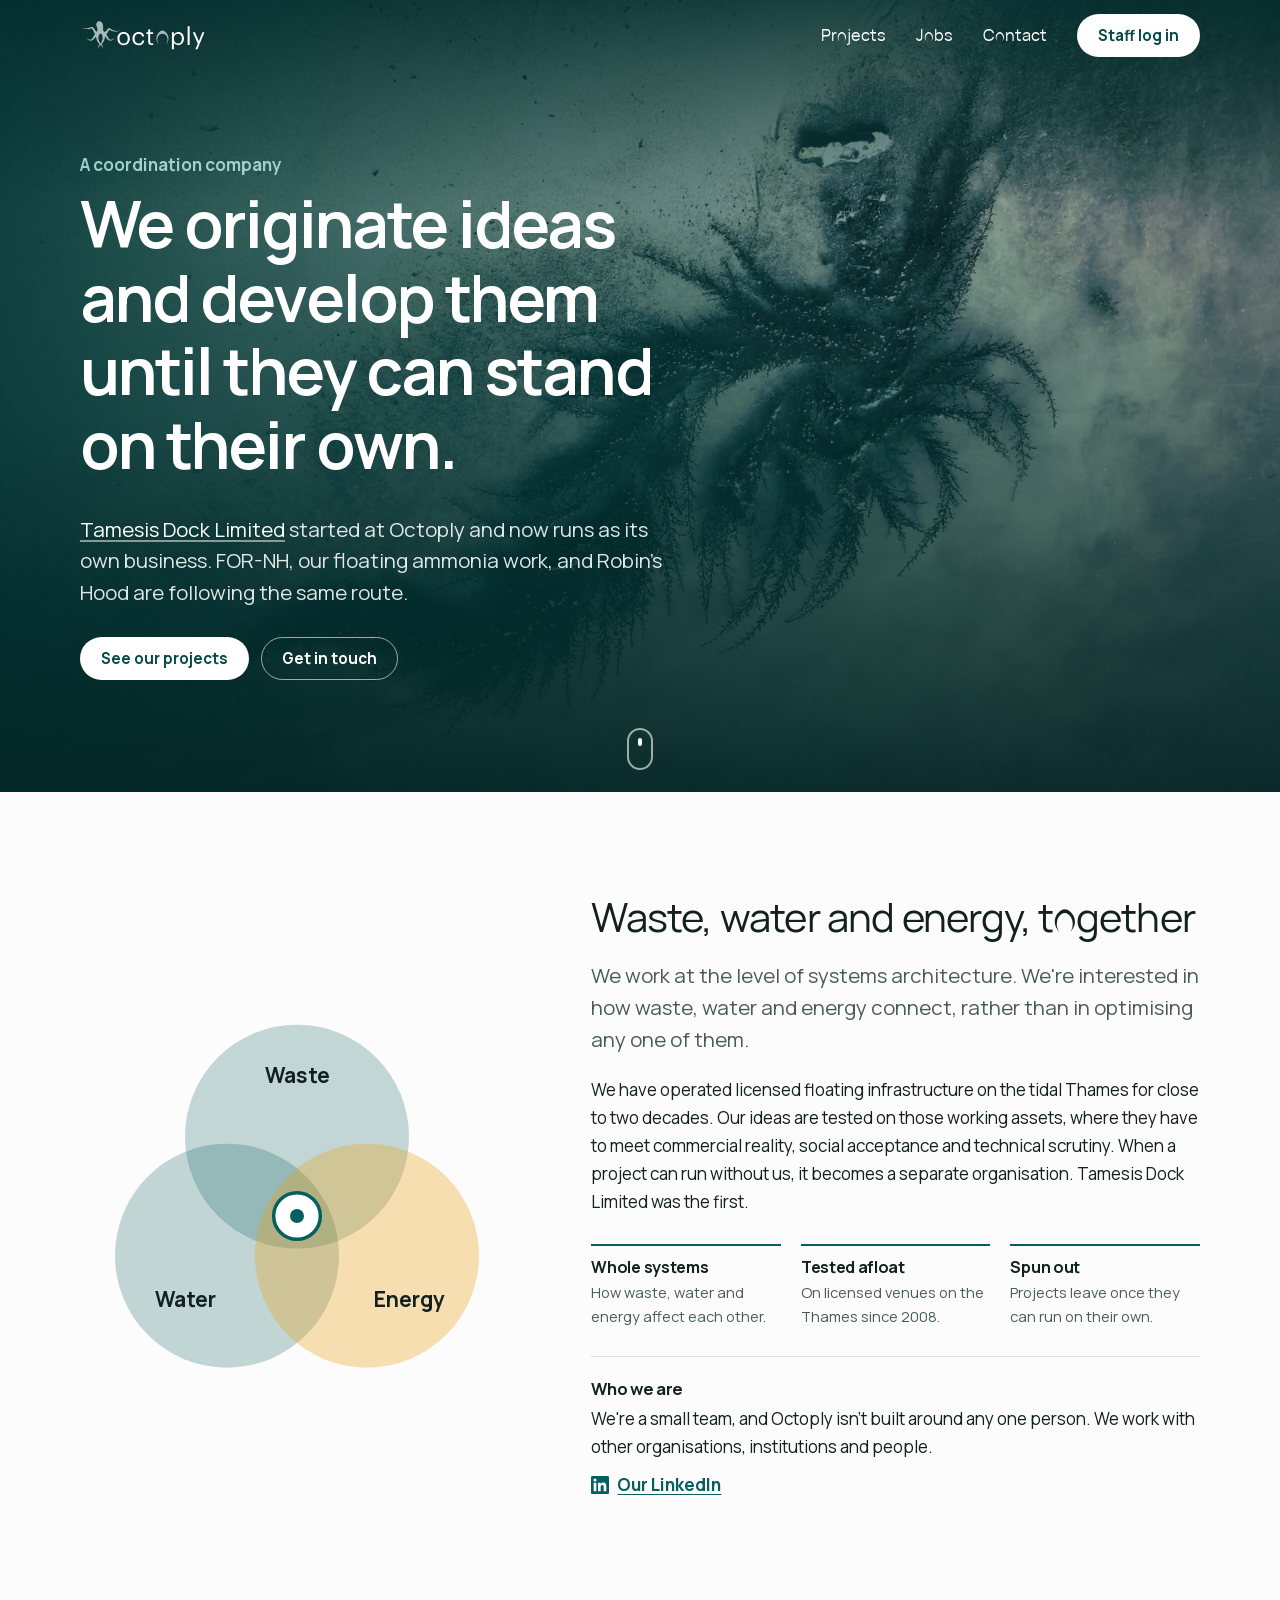
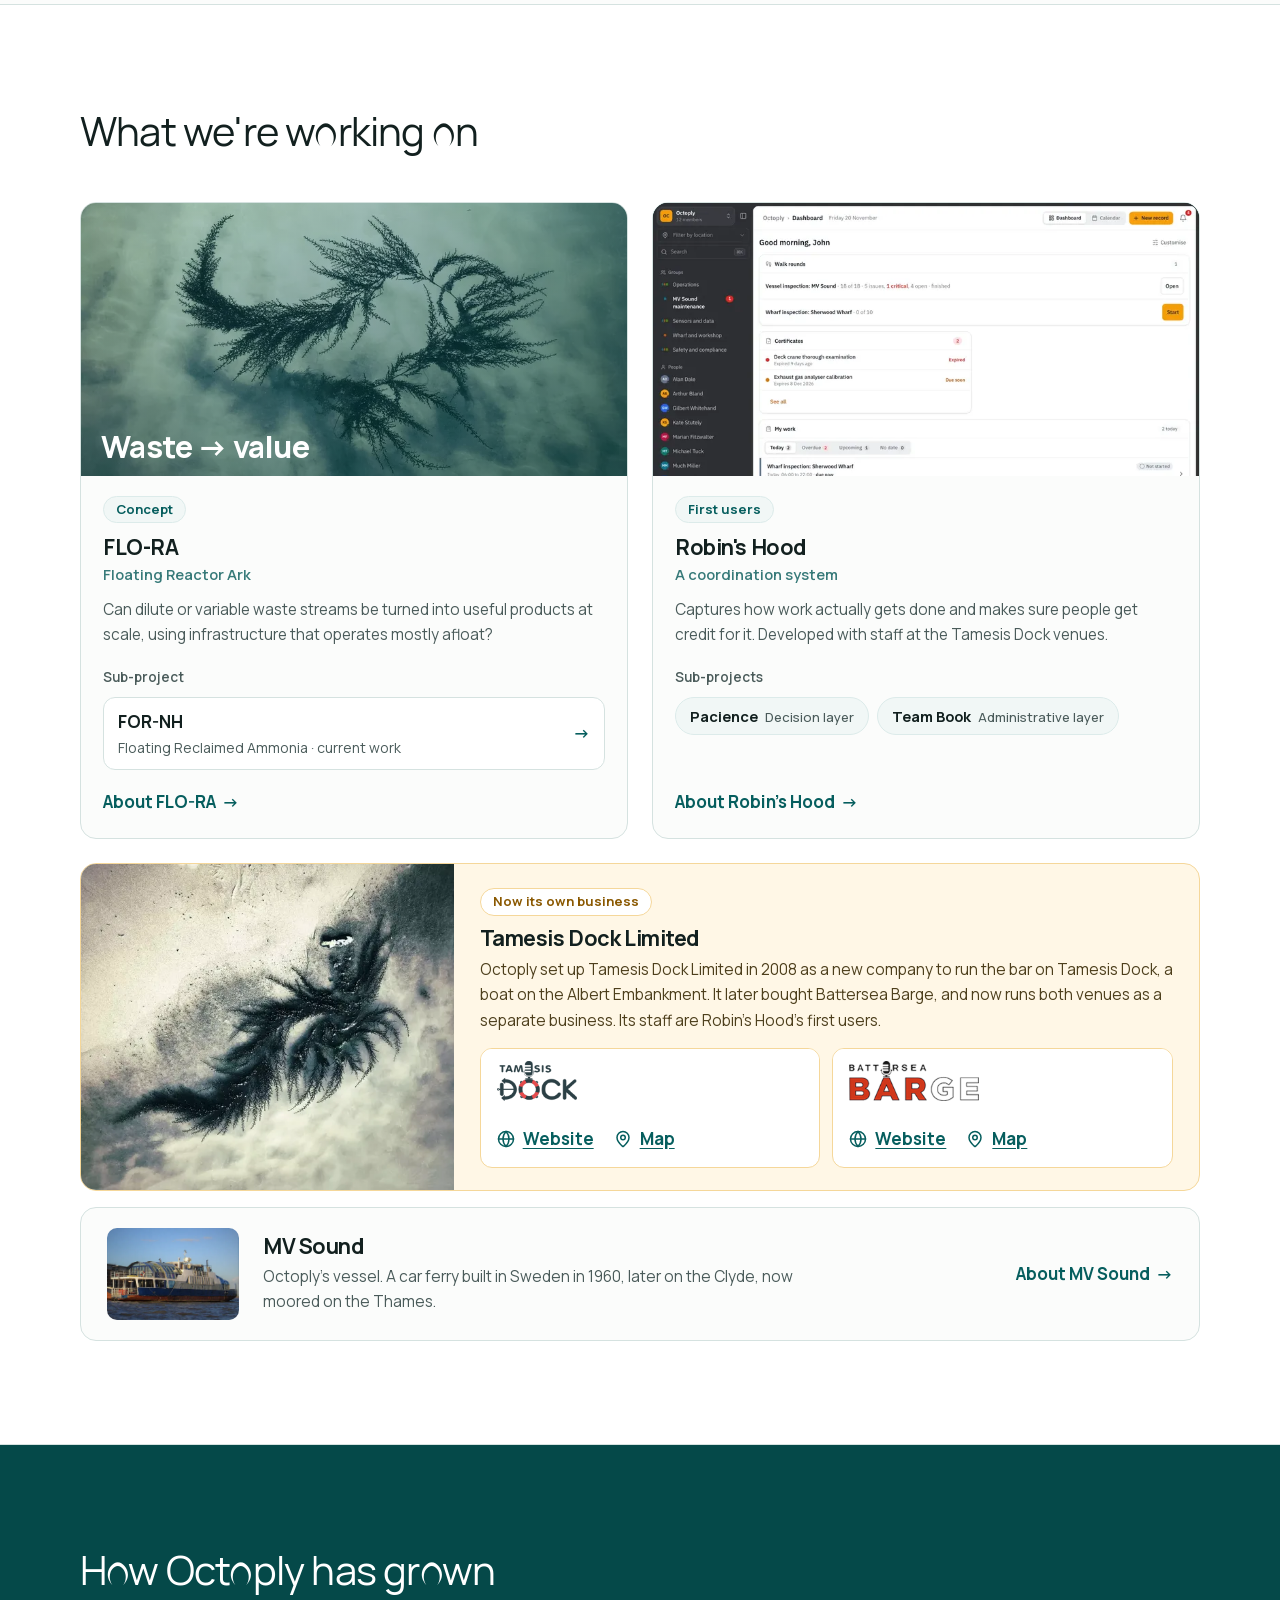
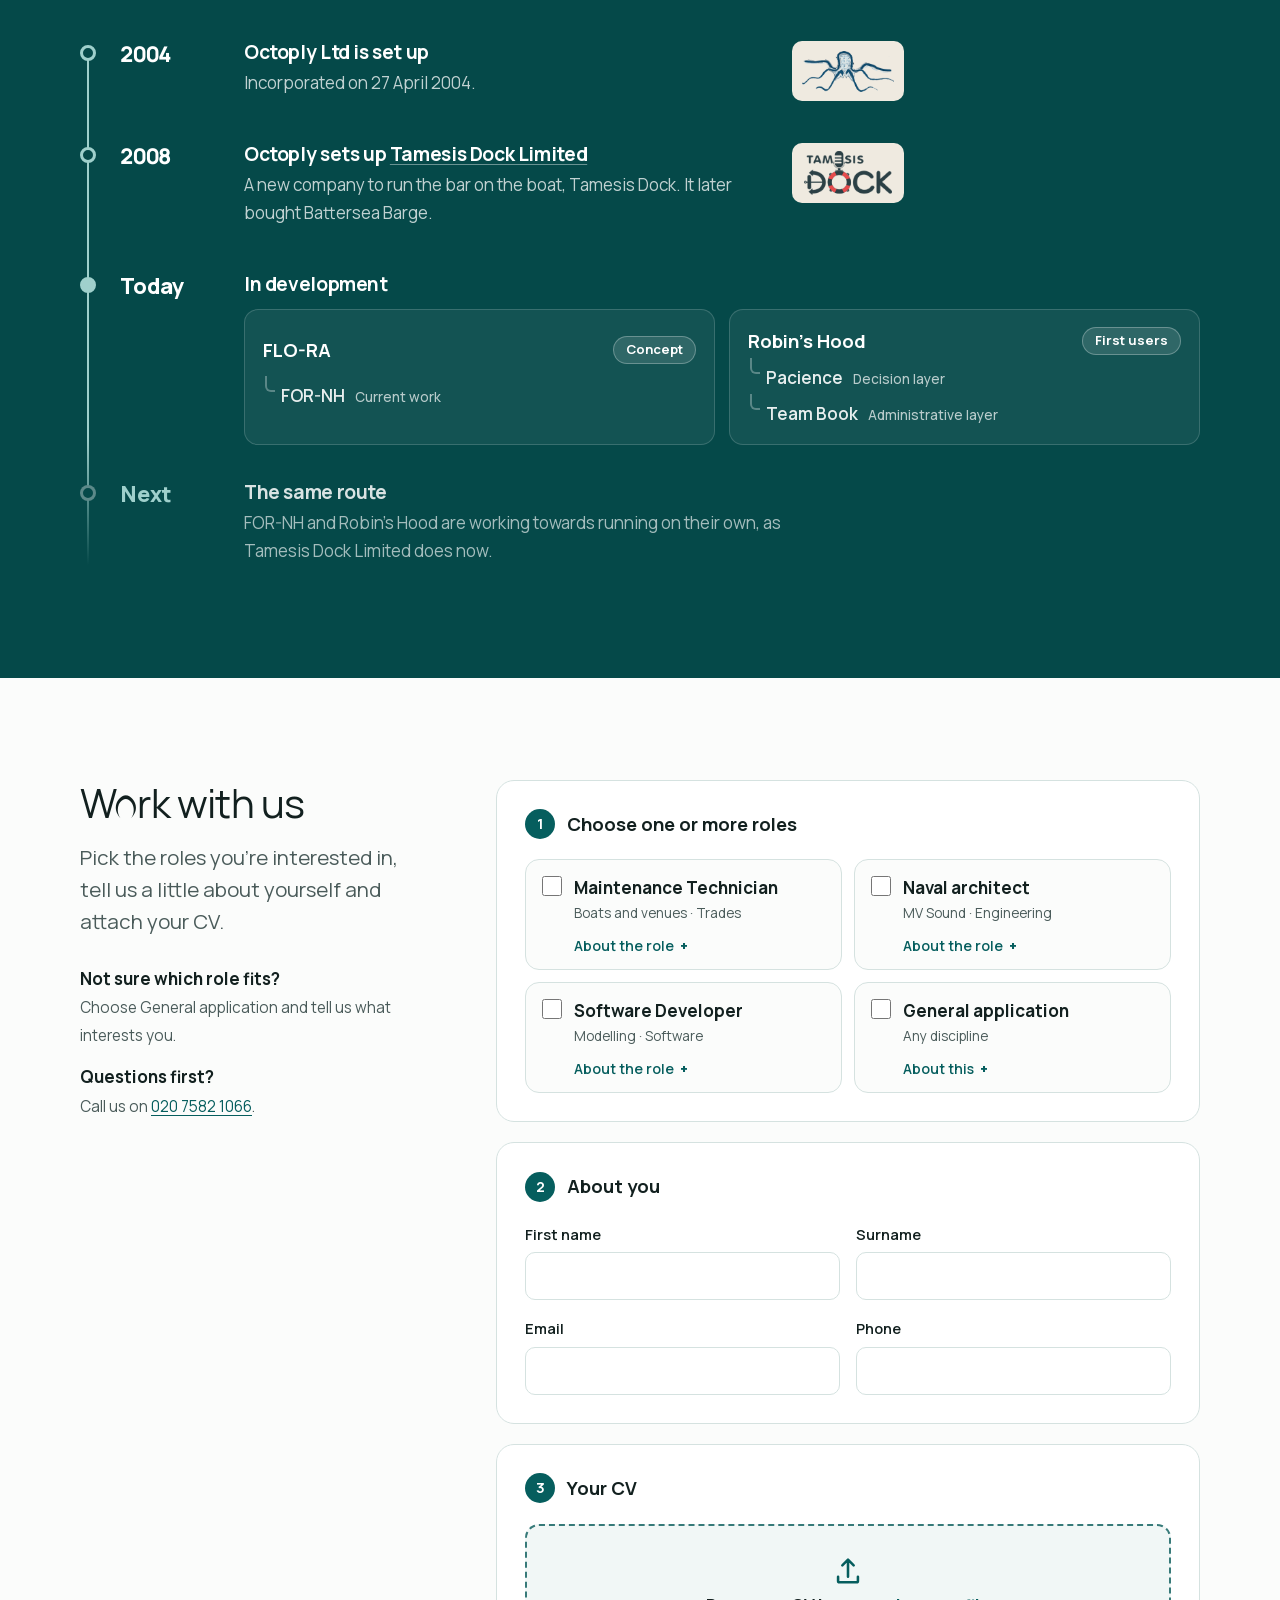
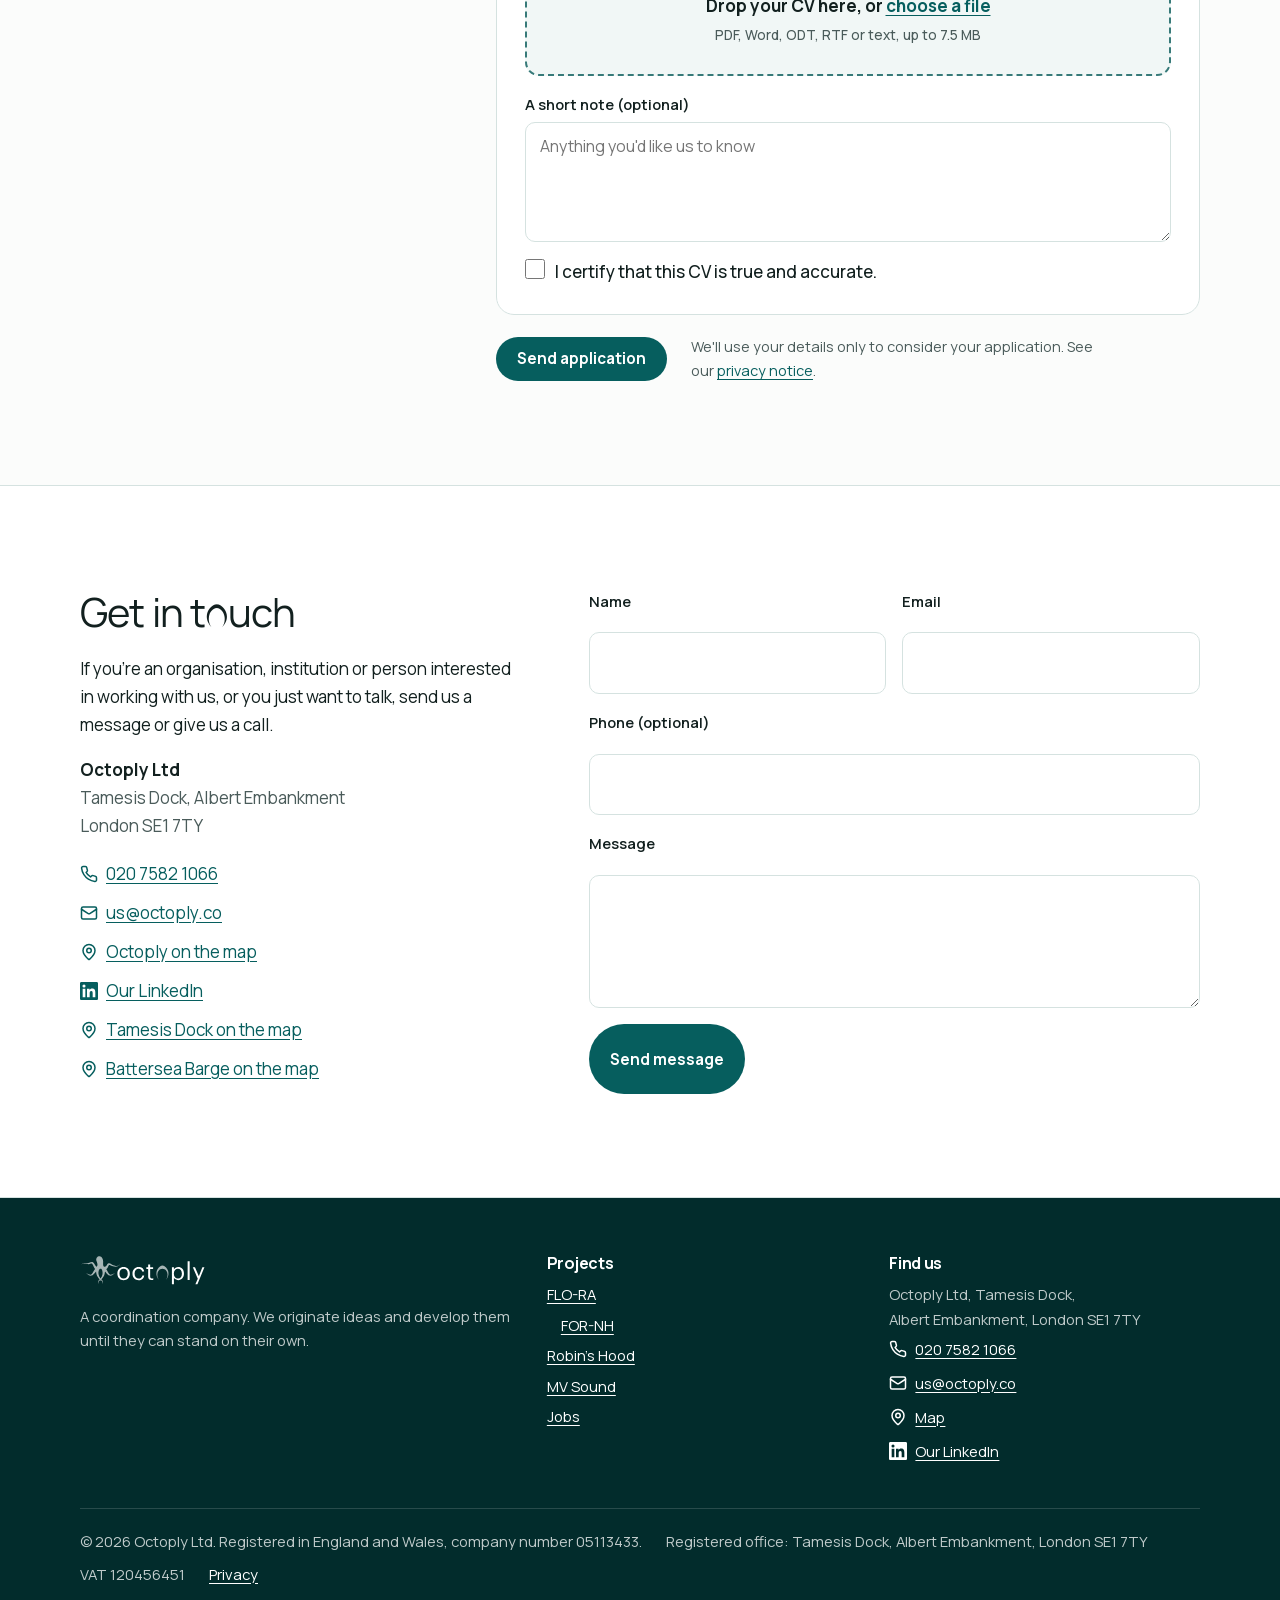
==== commit ea654180: "Dark mode: calmer Tamesis Dock panel with logo strips The panel uses the normal dark card surface wi" ====
--- a/site/index.html
+++ b/site/index.html
@@ -23,7 +23,7 @@
 <link rel="canonical" href="https://octoply.co/">
 <link rel="preload" href="./assets/fonts/manrope-latin.woff2" as="font" type="font/woff2" crossorigin>
 <link rel="preload" href="./assets/fonts/manrope-oct-latin.woff2" as="font" type="font/woff2" crossorigin>
-<link rel="stylesheet" href="./assets/css/site.css?v=e38e437c">
+<link rel="stylesheet" href="./assets/css/site.css?v=0056a14d">
 <link rel="preload" as="image" type="image/avif" imagesrcset="assets/img/hero-1-1000.avif 1000w, assets/img/hero-1-1600.avif 1600w, assets/img/hero-1-2000.avif 2000w" imagesizes="100vw" fetchpriority="high">
 <script type="application/ld+json">
 {
--- a/site/assets/css/site.css
+++ b/site/assets/css/site.css
@@ -83,6 +83,7 @@
   --amber-line:   #f5d79a;
   --amber-ink:    #8a5800;
   --amber-text:   #4d3f1c;
+  --logo-strip:   var(--white);
 
   --font: "Manrope", "Manrope fallback", system-ui, -apple-system, "Segoe UI", sans-serif;
   --font-display: "Manrope Octo", "Manrope fallback", system-ui, -apple-system, "Segoe UI", sans-serif;
@@ -675,9 +676,12 @@
 @media (max-width: 700px) { .photo-pair { grid-template-columns: 1fr; } }
 /* One tile per venue: its logo, then its website and map links. */
 .venues { list-style: none; padding: 0; margin: 14px 0 0; display: grid; grid-template-columns: repeat(auto-fit, minmax(200px, 1fr)); gap: 12px; }
-.venue { display: flex; flex-direction: column; align-items: flex-start; gap: 12px; padding: 14px 16px; background: var(--surface); border: 1px solid var(--amber-line); border-radius: 12px; }
-.venue-logo { height: 40px; width: auto; }
-.venue-links { display: flex; flex-wrap: wrap; gap: 6px 20px; }
+/* Each tile: a strip across the top holding the logo, then the links. The
+   strip stays light in dark mode so the logos (made for light backgrounds)
+   read properly. */
+.venue { display: flex; flex-direction: column; overflow: hidden; background: var(--surface); border: 1px solid var(--amber-line); border-radius: 12px; }
+.venue-logo { display: block; width: 100%; height: 64px; object-fit: contain; object-position: left center; padding: 12px 16px; background: var(--logo-strip); }
+.venue-links { display: flex; flex-wrap: wrap; gap: 6px 20px; padding: 12px 16px 14px; }
 .venue-links a { font-weight: 700; color: var(--accent); }
 .pill-amber { color: var(--amber-ink); background: var(--surface); border-color: var(--amber-line); }
 .hero-link { color: var(--white); text-decoration-color: rgba(255, 255, 255, .5); }
@@ -763,7 +767,8 @@
     --amber-tint: #241c0c;
     --amber-line: #5c4518;
     --amber-ink:  #f2c66d;
-    --amber-text: #e3d3b0;
+    --amber-text: #c9d6d4;
+    --logo-strip: #efebe3;
     --shadow: 0 1px 2px rgba(0, 0, 0, .3), 0 12px 32px rgba(0, 0, 0, .35);
   }
   .venn text { fill: var(--ink); }
@@ -772,7 +777,10 @@
   .venn .c1 { fill: #5fa9a6; fill-opacity: .42; }
   .venn .c2 { fill: #2f8f8a; fill-opacity: .45; }
   .venn .c3 { fill: #f2a114; fill-opacity: .38; }
-  .venue-logo { background: #f4f1ea; padding: 6px 8px; border-radius: 8px; height: 52px; }
+  /* The Tamesis Dock panel uses the normal dark card surface; amber stays as
+     a quiet border and in the pill. */
+  .spinout { background: var(--surface); border-color: #4a3a17; }
+  .venue { background: #0f1b1a; border-color: #2c3b38; }
   .btn:not(.btn-light):not(.btn-ghost-light) { background: #0e7a76; }
   .btn:not(.btn-light):not(.btn-ghost-light):hover { background: #12918c; }
   .section-dark, .project-hero { background: #0f3634; }
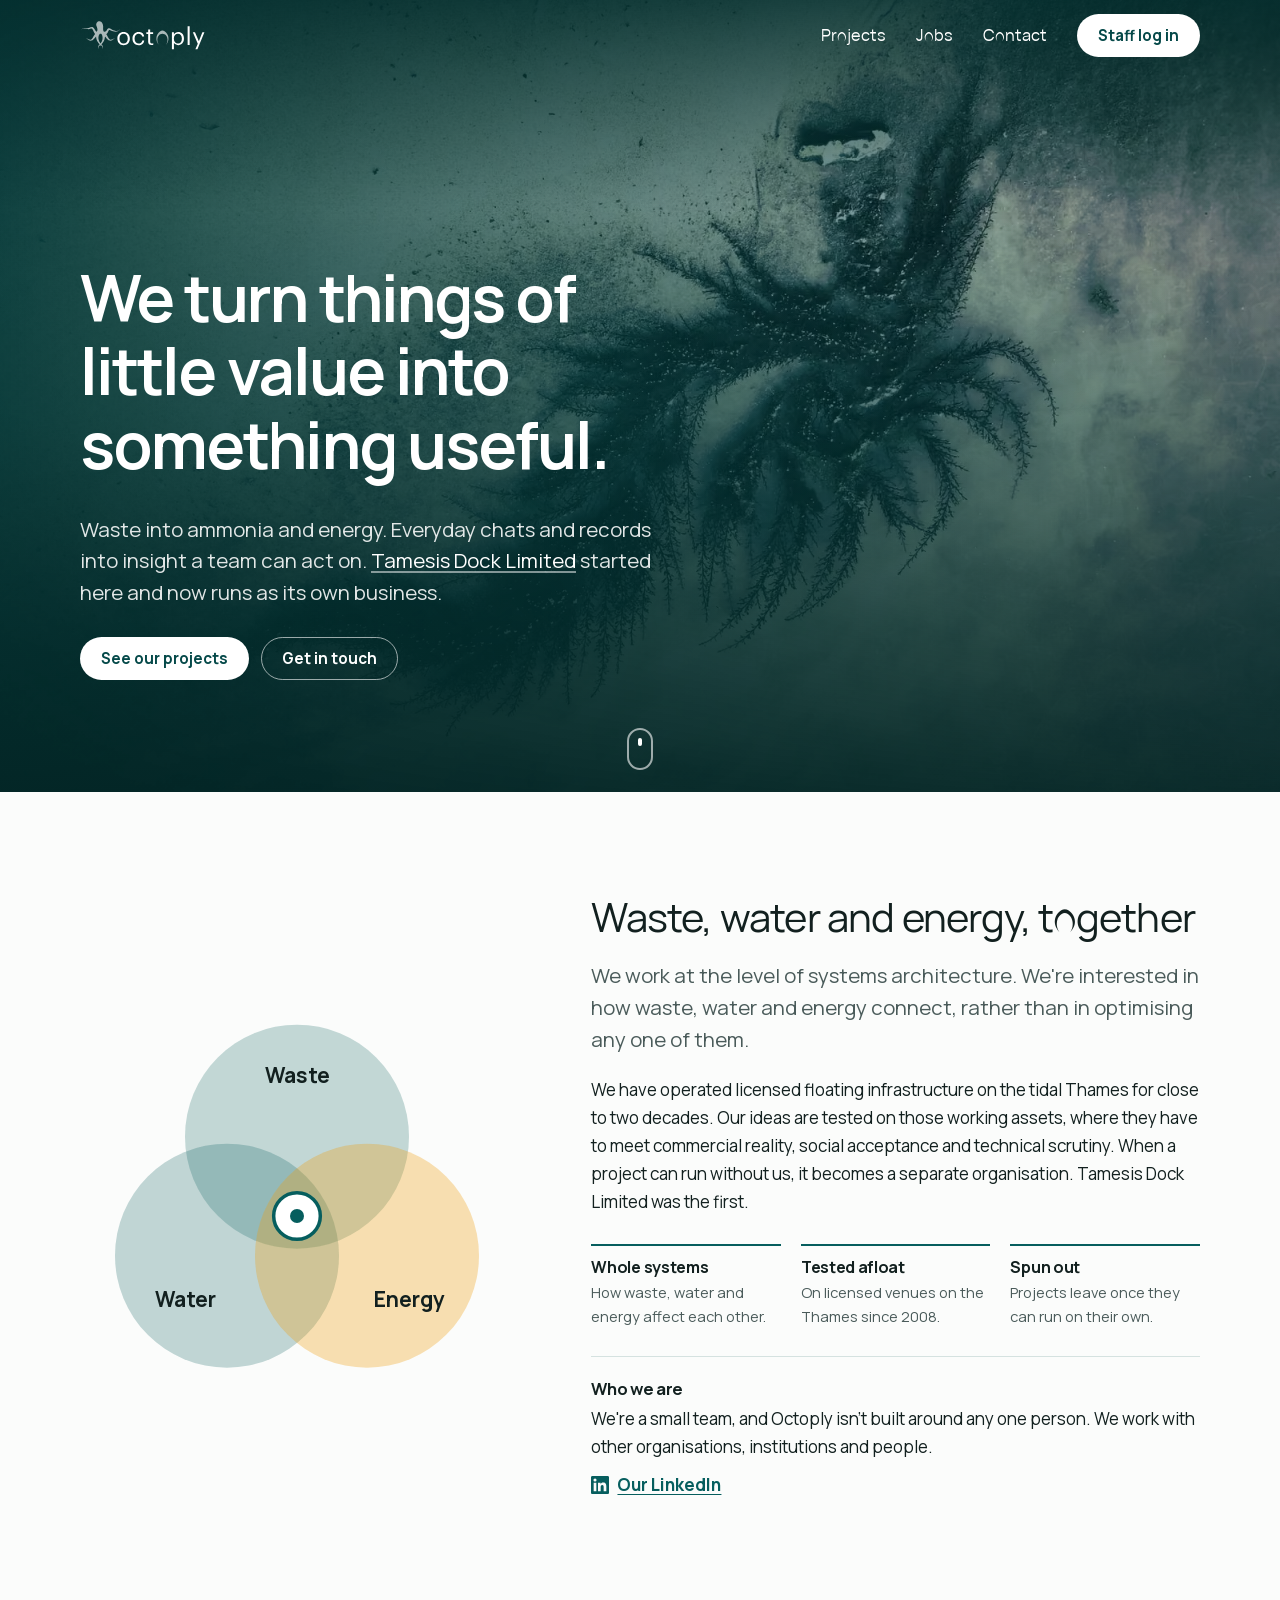
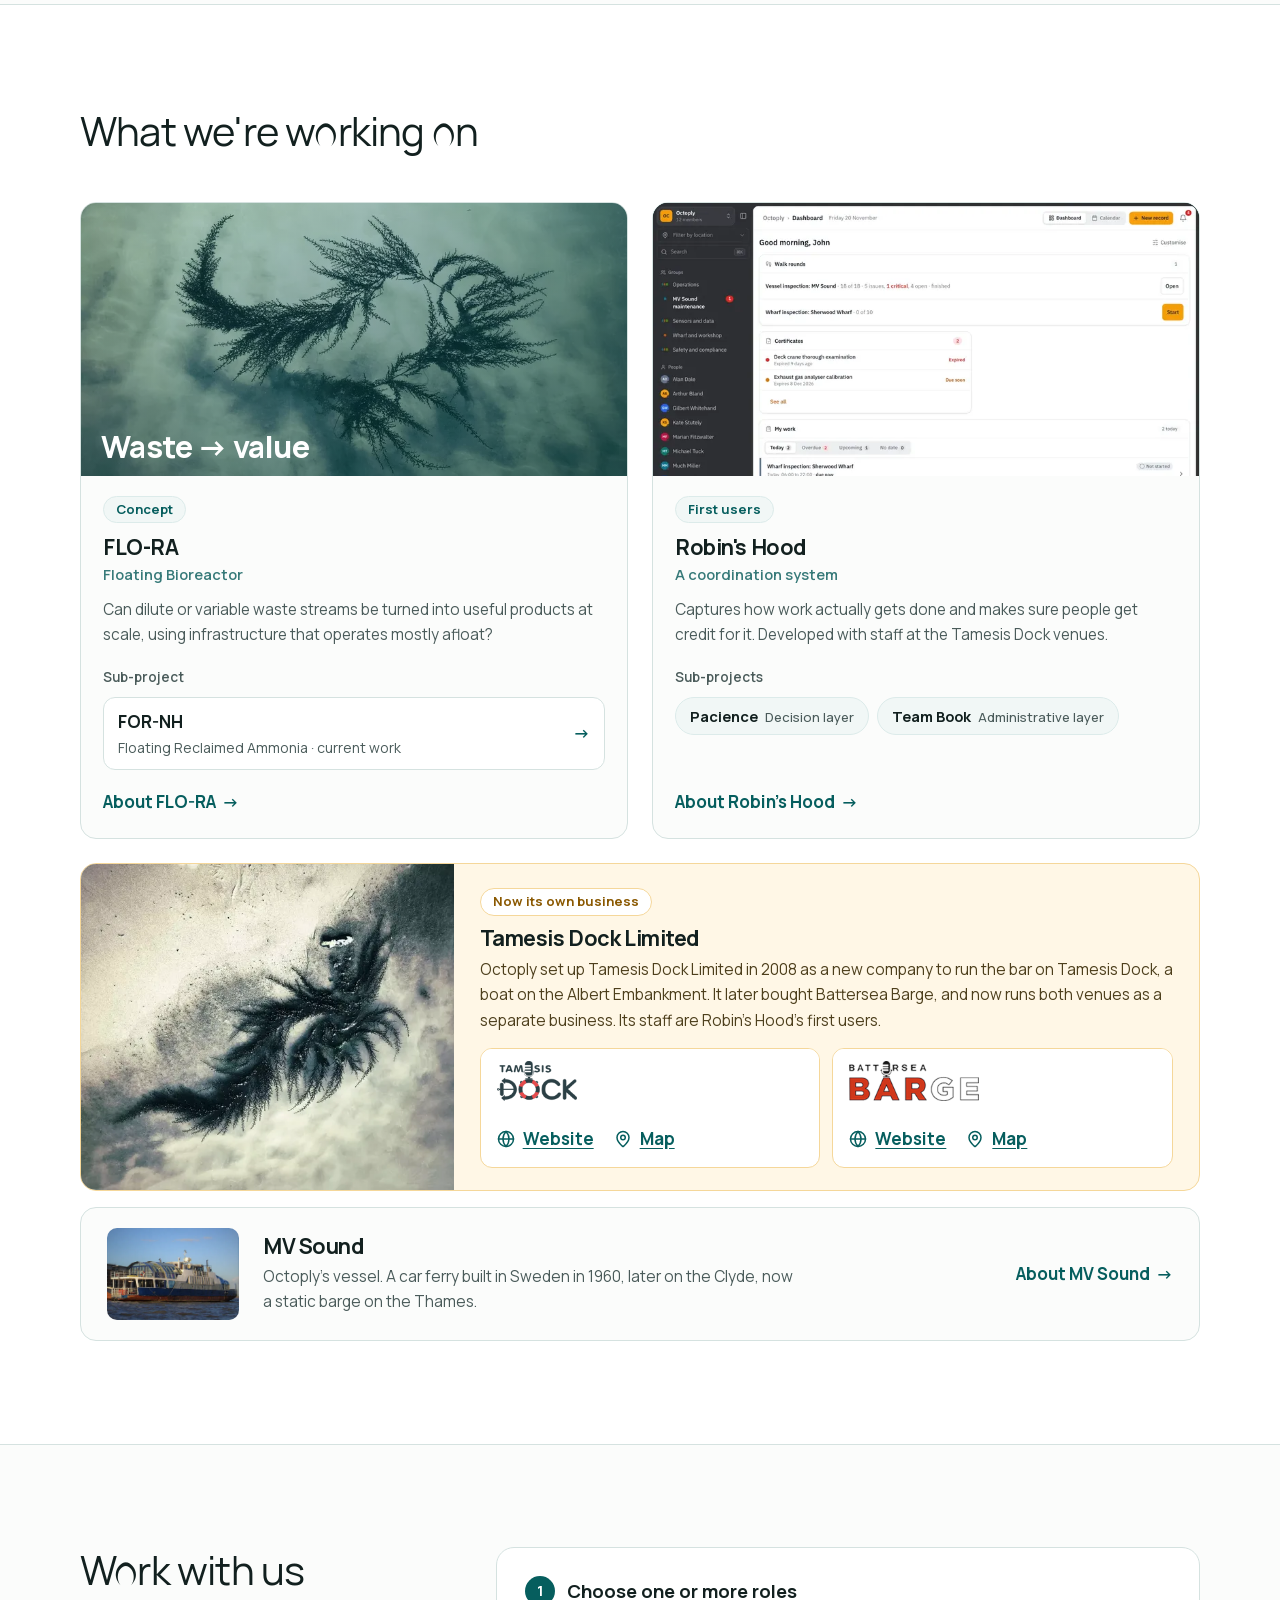
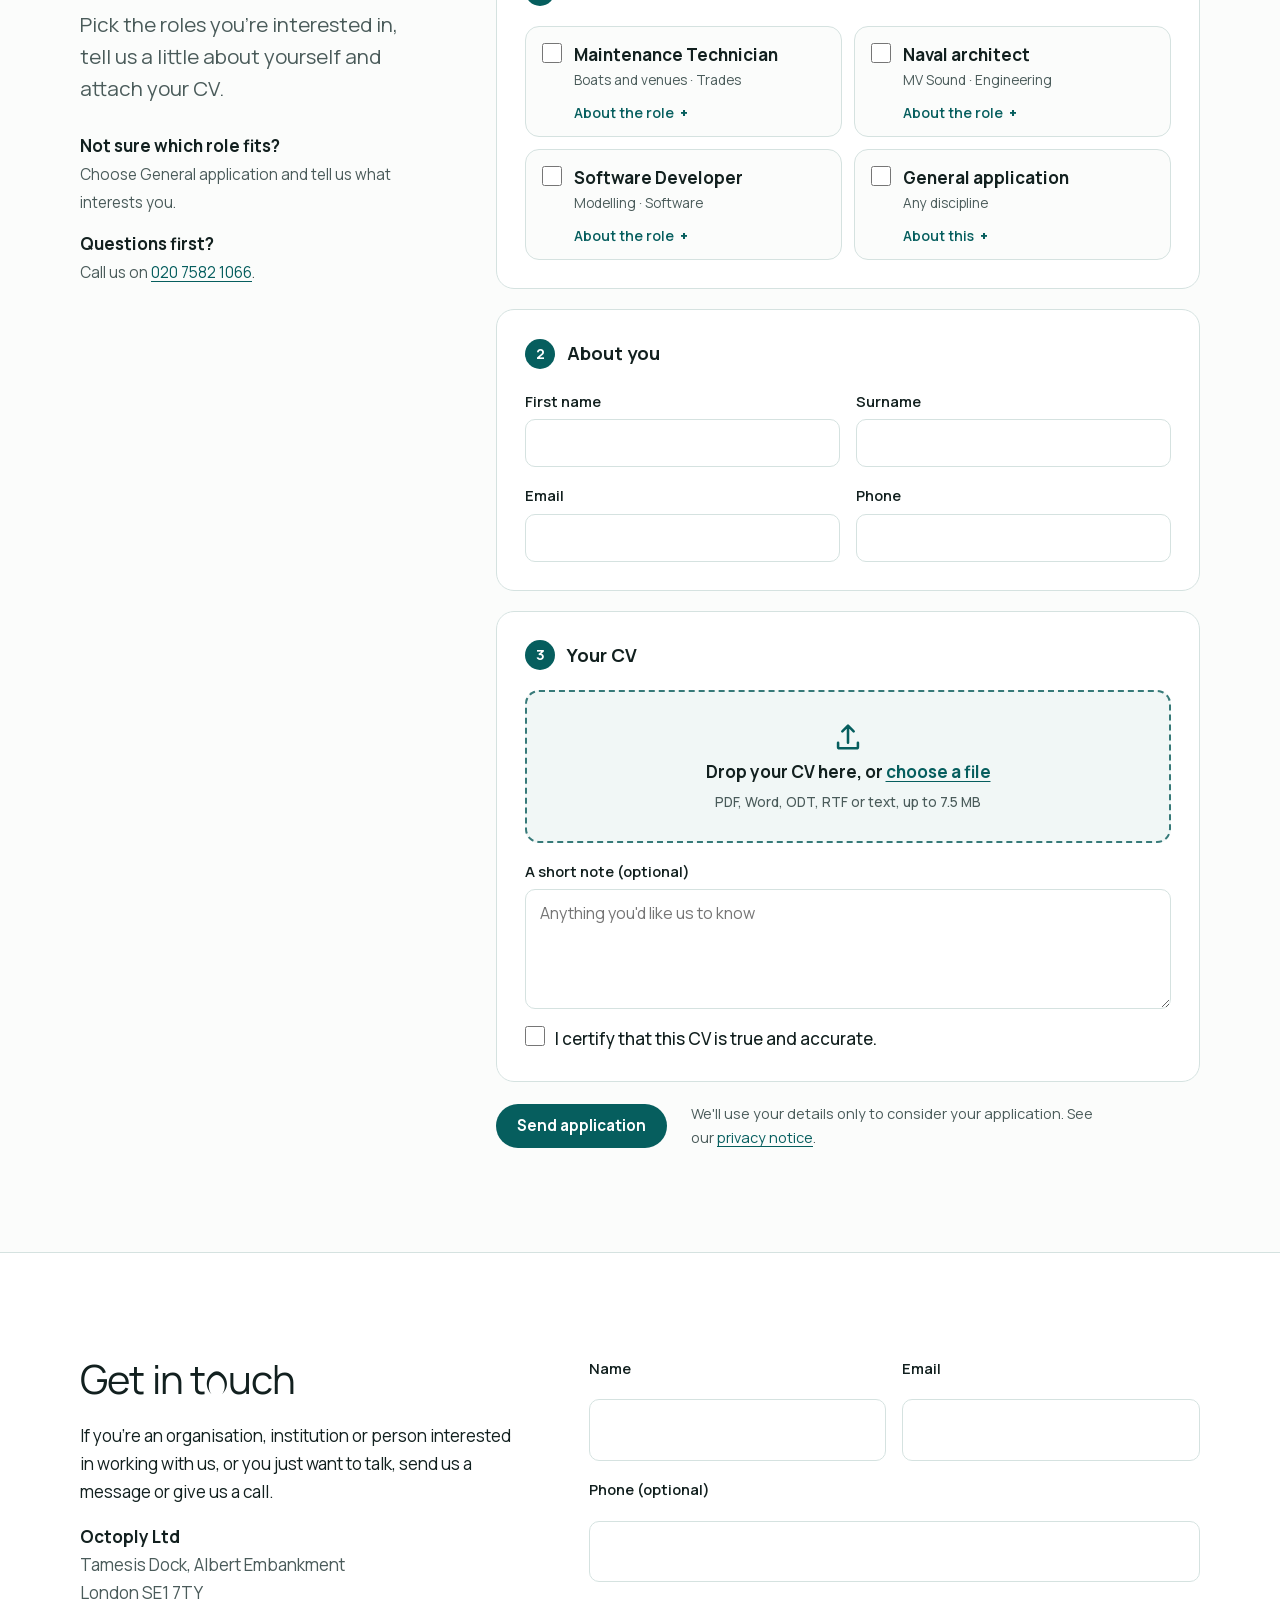
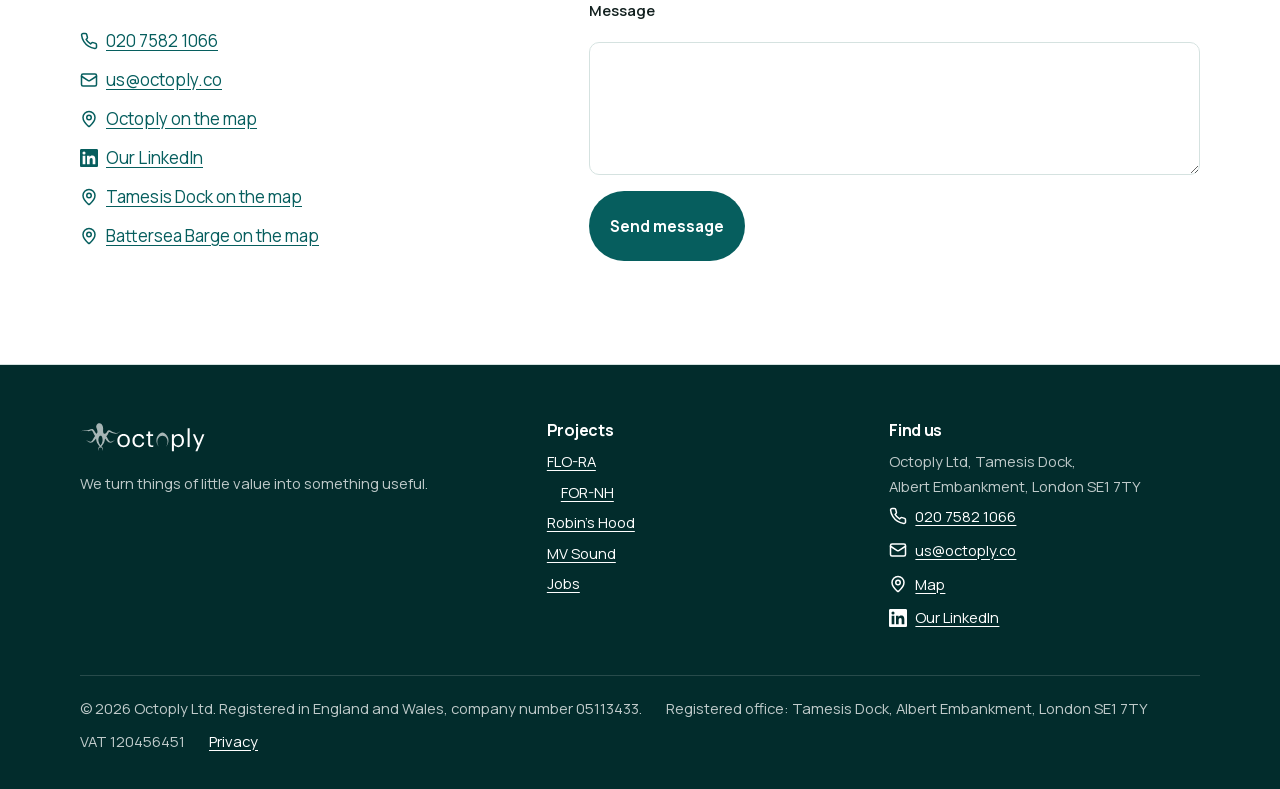
==== commit 750b6db5: "New tagline, hide timeline, FLO-RA as Floating Bioreactor, MV Sound history Drop the 'coordination c" ====
--- a/site/index.html
+++ b/site/index.html
@@ -4,16 +4,16 @@
 <meta charset="utf-8">
 <script>document.documentElement.className = "js";</script>
 <meta name="viewport" content="width=device-width, initial-scale=1">
-<title>Octoply: a coordination company</title>
-<meta name="description" content="Octoply originates ideas and develops them until they can stand on their own: FOR-NH, FLO-RA and Robin's Hood.">
-<meta property="og:title" content="Octoply: a coordination company">
-<meta property="og:description" content="Octoply originates ideas and develops them until they can stand on their own: FOR-NH, FLO-RA and Robin's Hood.">
+<title>Octoply: turning things of little value into something useful</title>
+<meta name="description" content="Octoply turns things of little value into something useful: waste into ammonia and energy, everyday chats and records into insight. FOR-NH, FLO-RA and Robin's Hood.">
+<meta property="og:title" content="Octoply: turning things of little value into something useful">
+<meta property="og:description" content="Octoply turns things of little value into something useful: waste into ammonia and energy, everyday chats and records into insight. FOR-NH, FLO-RA and Robin's Hood.">
 <meta property="og:type" content="website">
 <meta property="og:url" content="https://octoply.co/">
 <meta property="og:image" content="https://octoply.co/assets/img/share.jpg">
 <meta property="og:image:width" content="1200">
 <meta property="og:image:height" content="630">
-<meta property="og:image:alt" content="Octoply, a coordination company">
+<meta property="og:image:alt" content="Octoply">
 <meta property="og:site_name" content="Octoply">
 <meta name="twitter:card" content="summary_large_image">
 <meta name="theme-color" media="(prefers-color-scheme: light)" content="#065e5e">
@@ -23,7 +23,7 @@
 <link rel="canonical" href="https://octoply.co/">
 <link rel="preload" href="./assets/fonts/manrope-latin.woff2" as="font" type="font/woff2" crossorigin>
 <link rel="preload" href="./assets/fonts/manrope-oct-latin.woff2" as="font" type="font/woff2" crossorigin>
-<link rel="stylesheet" href="./assets/css/site.css?v=0056a14d">
+<link rel="stylesheet" href="./assets/css/site.css?v=d434b8e0">
 <link rel="preload" as="image" type="image/avif" imagesrcset="assets/img/hero-1-1000.avif 1000w, assets/img/hero-1-1600.avif 1600w, assets/img/hero-1-2000.avif 2000w" imagesizes="100vw" fetchpriority="high">
 <script type="application/ld+json">
 {
@@ -34,7 +34,7 @@
  "legalName": "Octoply Limited",
  "url": "https://octoply.co/",
  "logo": "https://octoply.co/assets/img/apple-touch-icon.png",
- "description": "A coordination company. Octoply originates ideas and develops them until they can stand on their own.",
+ "description": "Octoply turns things of little value into something useful.",
  "foundingDate": "2004-04-27",
  "telephone": "+44 20 7582 1066",
  "email": "us@octoply.co",
@@ -101,9 +101,8 @@
     </picture>
   </div>
   <div class="wrap">
-    <span class="kicker kicker-light">A coordination company</span>
-    <h1 class="">We originate ideas and develop them until they can stand on their own.</h1>
-    <p class="lede"><a class="hero-link" href="#tamesis-dock">Tamesis Dock Limited</a> started at Octoply and now runs as its own business. FOR-NH, our floating ammonia work, and Robin's Hood are following the same route.</p>
+    <h1 class="">We turn things of little value into something useful.</h1>
+    <p class="lede">Waste into ammonia and energy. Everyday chats and records into insight a team can act on. <a class="hero-link" href="#tamesis-dock">Tamesis Dock Limited</a> started here and now runs as its own business.</p>
     <div class="hero-actions">
       <a class="btn btn-light" href="#projects">See our projects</a>
       <a class="btn btn-ghost-light" href="#contact">Get in touch</a>
@@ -162,7 +161,7 @@
         <div class="card-body">
           <span class="pill">Concept</span>
           <h3><a class="card-link" href="projects/flo-ra/">FLO-RA</a></h3>
-          <p class="sub">Floating Reactor Ark</p>
+          <p class="sub">Floating Bioreactor</p>
           <p>Can dilute or variable waste streams be turned into useful products at scale, using infrastructure that operates mostly afloat?</p>
           <div class="subprojects">
             <span class="subprojects-label">Sub-project</span>
@@ -172,7 +171,8 @@
         </div>
       </article>
       <article class="card reveal d1">
-        <a class="card-visual" href="projects/robins-hood/" tabindex="-1" aria-hidden="true">
+        <a class="card-visual has-phone" href="projects/robins-hood/" tabindex="-1" aria-hidden="true">
+          <img class="card-phone" src="./assets/img/rh/phone-will.webp" width="700" height="1436" alt="" loading="lazy">
           <span class="slider" data-slider data-interval="3500">
             <img class="slide active" src="./assets/img/rh/dash.webp" srcset="./assets/img/rh/dash-800.webp 800w, ./assets/img/rh/dash.webp 1600w" sizes="(max-width: 860px) 100vw, 560px" width="1600" height="1000" alt="" loading="lazy">
             <img class="slide" src="./assets/img/rh/mv-calendar.webp" srcset="./assets/img/rh/mv-calendar-800.webp 800w, ./assets/img/rh/mv-calendar.webp 1600w" sizes="(max-width: 860px) 100vw, 560px" width="1600" height="1000" alt="" loading="lazy">
@@ -218,14 +218,15 @@
       <img class="vessel-photo" src="./assets/img/mv-sound/sound3-600.webp" width="600" height="425" alt="" loading="lazy">
       <div>
         <h3 id="vessel-h">MV Sound</h3>
-        <p>Octoply's vessel. A car ferry built in Sweden in 1960, later on the Clyde, now moored on the Thames.</p>
+        <p>Octoply's vessel. A car ferry built in Sweden in 1960, later on the Clyde, now a static barge on the Thames.</p>
       </div>
       <a class="link-arrow" href="mv-sound/">About MV Sound <span aria-hidden="true">→</span></a>
     </aside>
   </div>
 </section>
 
-<section class="section section-dark" aria-labelledby="timeline-h">
+<!-- Timeline hidden for now: remove "hidden" to show it again. -->
+<section class="section section-dark" aria-labelledby="timeline-h" hidden>
   <div class="wrap">
     <div class="section-head">
       <h2 id="timeline-h">How Octoply has grown</h2>
@@ -427,7 +428,7 @@
     <div class="footer-grid">
       <div>
         <a class="brand" href="./" aria-label="Octoply home"><svg width="136" height="34" role="img" aria-label="Octoply" viewBox="0 0 100 25" version="1.1" xmlns="http://www.w3.org/2000/svg" xmlns:xlink="http://www.w3.org/1999/xlink"><title>Octoply</title><g fill="currentColor"><g><g transform="translate(56.092980, 8.493551)" fill-opacity="0.65" fill-rule="nonzero"><path d="M2.96973237,0.539426293 C3.85346206,-0.133993215 5.1887607,-0.133993215 6.07255947,0.539426293 C7.77081235,1.83239175 8.61330823,3.30355437 8.88177696,4.7740263 C9.30378465,7.0857546 8.32211602,9.31874462 7.15009498,10.4901492 C8.05129897,9.2469132 8.69301312,7.07055949 7.96903855,5.01714801 C7.81591399,4.58270609 7.59662194,4.15931516 7.30087122,3.75664482 C6.65107607,2.87187519 5.6188494,2.34902538 4.52114592,2.34902538 C3.42337337,2.34902538 2.3911467,2.87187519 1.74135155,3.75664482 C1.44560082,4.15931516 1.22630877,4.58270609 1.07318421,5.01714801 C0.349209639,7.07055949 0.990923791,9.2469132 1.89212778,10.4901492 C0.720175812,9.31874462 -0.261561887,7.0857546 0.160445805,4.7740263 C0.428914529,3.30355437 1.27141041,1.83239175 2.96973237,0.539426293 Z"></path></g><g transform="translate(27.465321, 5.276845)" fill-rule="nonzero"><path d="M57.3834911,17.0323867 L58.8788259,17.0323867 L64.0235102,4.48174989 L62.5104095,4.48174989 L59.929145,11.1577885 L57.0808394,4.48174989 L55.4965173,4.48174989 L59.1458668,12.8309436 L57.3834911,17.0323867 Z M40.1159199,17.0323867 L41.5934098,17.0323867 L41.5934098,12.2616445 C42.1274918,13.1870516 43.2133427,13.9529602 44.7442882,13.9529602 C47.3077868,13.9529602 48.9810963,11.9947609 48.9810963,9.14589659 L48.9810963,9.00376921 C48.9810963,6.10200197 47.1831888,4.32225139 44.7442882,4.32225139 C43.3913963,4.32225139 42.1274918,5.14106299 41.5934098,6.04830941 L41.5934098,4.48174989 L40.1159199,4.48174989 L40.1159199,17.0323867 Z M4.58375612,13.9529602 C7.23624216,13.9529602 9.17659258,12.012132 9.17659258,9.19958915 L9.17659258,9.05746177 C9.17659258,6.26229006 7.23624216,4.32225139 4.60152201,4.32225139 C1.96688081,4.32225139 0.0265303875,6.27966119 0.0265303875,9.0748329 L0.0265303875,9.21774987 C0.0265303875,11.9410683 1.93134904,13.9529602 4.58375612,13.9529602 Z M15.6920136,13.9529602 C17.9350157,13.9529602 19.5549486,12.4574644 19.7507681,10.4455725 L18.3800314,10.4455725 C18.2198226,11.9584394 17.0271395,12.7243481 15.7097795,12.7243481 C13.911872,12.7243481 12.6657333,11.5138966 12.6657333,9.23512099 L12.6657333,9.09299362 C12.6657333,6.90344245 13.9652486,5.550074 15.6564029,5.550074 C16.9381522,5.550074 18.0062372,6.10200197 18.2376674,7.57933707 L19.6973915,7.57933707 C19.4125846,5.21212668 17.5967533,4.32225139 15.6564029,4.32225139 C13.1641256,4.32225139 11.1347879,6.24412934 11.1347879,9.09299362 L11.1347879,9.23512099 C11.1347879,12.1187275 13.0929831,13.9529602 15.6920136,13.9529602 Z M25.1624934,13.9174284 C25.7677178,13.9174284 26.1237462,13.828204 26.4263979,13.7208189 L26.4263979,12.4748355 C26.1059803,12.5995918 25.749952,12.6706555 25.2870914,12.6706555 C24.5394241,12.6706555 24.1300191,12.2261126 24.1300191,11.3180766 L24.1300191,5.72852281 L26.3017998,5.72852281 L26.3017998,4.48174989 L24.1300191,4.48174989 L24.1300191,2.36405201 L22.6524503,2.36405201 L22.6524503,4.48174989 L21.3173243,4.48174989 L21.3173243,5.72852281 L22.6524503,5.72852281 L22.6524503,11.460204 C22.6524503,12.920168 23.4713391,13.9174284 25.1624934,13.9174284 Z M51.6691931,13.7926722 L53.1645278,13.7926722 L53.1645278,0.0315838611 L51.6691931,0.0315838611 L51.6691931,13.7926722 Z M4.60152201,12.7243481 C2.71454819,12.7243481 1.55747587,11.3354478 1.55747587,9.21774987 L1.55747587,9.0748329 C1.55747587,6.93897429 2.73239304,5.550074 4.60152201,5.550074 C6.45296405,5.550074 7.64564709,6.93897429 7.64564709,9.09299362 L7.64564709,9.21774987 C7.64564709,11.3180766 6.47072993,12.7243481 4.60152201,12.7243481 Z M44.6019242,12.7243481 C42.7861718,12.7243481 41.5400332,11.603121 41.5400332,9.21774987 L41.5400332,9.0748329 C41.5400332,6.68946179 42.8573143,5.550074 44.5840794,5.550074 C46.1506356,5.550074 47.4501508,6.72499363 47.4501508,9.0748329 L47.4501508,9.21774987 C47.4501508,11.4783647 46.4532873,12.7243481 44.6019242,12.7243481 Z"></path></g></g><g><g transform="translate(1.053590, 1.579744)" fill-opacity="0.65"><path d="M10.0138584,9.41234794 C9.34313949,8.7538219 8.92952482,7.69865164 8.79886529,7.32915098 C8.58812412,6.73463425 7.98765229,5.43101344 7.37931278,5.49600622 C6.72236231,5.5662254 5.63887171,6.23694637 3.65678077,5.61301008 C1.6752518,4.98910189 0.0207931287,5.9886363 0.0207931287,5.9886363 C1.19644786,4.70358887 3.07569712,5.01602065 3.07569712,5.01602065 C3.07569712,5.01602065 4.65962774,5.38695435 5.77009321,4.9296727 C6.88083967,4.47261583 8.16186499,3.66544656 9.23383507,5.30667577 C10.3058051,6.94812977 10.8925086,8.47960464 11.5871115,7.31673126 C12.2814334,6.15385789 11.0698121,3.79346519 10.9669704,3.2907757 C10.8644097,2.7880862 10.6977837,0.620985902 12.7756916,0.09045039 C14.8535996,-0.440085122 15.9118012,2.12132718 15.9533875,3.60461242 C15.9952547,5.08786956 15.6858867,7.54795719 16.7960712,7.78898964 C17.9065366,8.02982539 18.3187464,7.24769224 18.8801608,6.19246579 C19.4412943,5.13605919 20.6967497,4.79089218 21.7816453,5.73307672 C22.8665408,6.67503647 24.2239949,6.82317392 24.7370794,6.9809212 C25.2498829,7.13816269 27.7265131,7.68510797 28.4250499,5.66075013 C28.2390357,6.34976349 27.323857,8.63021479 22.5220492,7.2925662 C21.5273509,7.01545476 20.7554763,6.20971852 20.1713017,6.74424408 C19.6303994,7.23929067 19.3912784,8.99134198 18.2864327,9.69468579 C18.6413209,10.1670847 18.9270859,10.6270919 19.1743555,11.0693687 C19.5376733,11.7196618 19.8040501,12.3017026 20.1443269,12.7598834 C20.3578779,13.0473353 20.5773297,13.2927793 20.8968133,13.4401861 C21.4186085,13.6812186 21.8946025,13.6713559 22.3326632,13.5291473 C23.290552,13.2180643 24.0472533,12.4264618 24.5600568,12.3090926 C24.0621457,12.5332095 23.4498724,13.4876733 22.5386275,13.9997197 C21.9980062,14.3037499 21.3697165,14.429324 20.6163871,14.2492661 C20.1139801,14.1292276 19.7163818,13.856612 19.3258082,13.5042517 C18.70932,12.9482866 18.1720705,12.1124003 17.3097177,11.2575471 C17.302412,12.0025616 17.1731574,12.8219258 16.8747479,13.654356 C16.4597283,14.8123964 15.7687782,15.9982266 14.6715192,16.9936585 C15.3624693,17.5196701 15.7052749,18.1182612 15.8142983,18.7166275 C15.9859821,19.6570699 15.5866979,20.565339 15.1098608,21.0419527 C15.4765505,20.5361724 15.7375885,19.6507476 15.4431129,18.8153108 C15.2332147,18.2202883 14.6712382,17.8224359 14.0404197,17.8224359 C13.4096011,17.8224359 12.8476246,18.2202883 12.6377264,18.8151423 C12.3432508,19.6507476 12.6042888,20.5361724 12.9706975,21.0419527 C12.4941414,20.565339 12.0945762,19.6570699 12.26626,18.7166275 C12.3755644,18.1182612 12.7183701,17.5196701 13.4093201,16.9936585 C12.3117801,15.9982266 11.621111,14.8123964 11.2060914,13.654356 C10.9076819,12.8219258 10.7784273,12.0025616 10.7711216,11.2575471 C9.90876878,12.1124003 9.3715193,12.9482866 8.75503113,13.5042517 C8.3644575,13.856612 7.96685916,14.1292276 7.46445221,14.2492661 C6.71112278,14.429324 6.08283311,14.3037499 5.54193077,13.9997197 C4.63096694,13.4876733 4.01841261,12.5332095 3.52078247,12.3090926 C4.03358598,12.4264618 4.79028727,13.2180643 5.74817613,13.5291473 C6.18623677,13.6713559 6.66223083,13.6812186 7.18402596,13.4401861 C7.50322859,13.2927793 7.72296138,13.0473353 7.93623144,12.7598834 C8.27678917,12.3017026 8.54288502,11.7196618 8.90648378,11.0693968 C9.20292636,10.5393952 9.55416164,9.98393596 10.0138584,9.41234794 Z M14.0480063,9.25657028 C13.41213,9.26069813 13.101919,9.78249488 13.0226803,9.93816284 C12.6582386,10.6535611 12.3275154,11.8615332 12.5938923,13.2777463 C12.791146,14.327915 13.2314545,15.4351525 14.0404197,16.4374687 C14.8493848,15.4351525 15.2896933,14.327915 15.486947,13.2777463 C15.7533239,11.8615332 15.3534776,10.5833981 15.0640598,9.92504065 C14.9822922,9.73961594 14.6838827,9.25252134 14.0480063,9.25657028 Z"></path></g></g></g></svg></a>
-        <p>A coordination company. We originate ideas and develop them until they can stand on their own.</p>
+        <p>We turn things of little value into something useful.</p>
       </div>
       <div>
         <h3>Projects</h3>
--- a/site/assets/css/site.css
+++ b/site/assets/css/site.css
@@ -746,6 +746,19 @@
   .cards-two .card-visual { aspect-ratio: auto; height: 100%; min-height: 260px; }
 }
 @media (max-width: 600px) { .cards-two .card-visual { aspect-ratio: 16 / 8; } }
+/* Phones: Robin's Hood shows its phone screen instead of the desktop slides.
+   The slides stay display:none, so their lazy images aren't downloaded. */
+.card-visual .card-phone { display: none; }
+@media (max-width: 600px) {
+  .cards-two .card-visual.has-phone { aspect-ratio: 4 / 3; background: linear-gradient(160deg, var(--teal-700), var(--teal-900)); }
+  .card-visual.has-phone .slider { display: none; }
+  .card-visual .card-phone {
+    display: block; position: absolute; left: 0; right: 0; top: 22px; margin: 0 auto;
+    width: 62%; height: auto; object-fit: initial; border-radius: 16px 16px 0 0;
+    box-shadow: 0 12px 32px rgba(0, 0, 0, .35);
+  }
+  .card:hover .card-visual .card-phone { transform: none; }
+}
 
 /* 14. Dark scheme ------------------------------------------------------------
    Follows the visitor's device setting. Hero, project headers, timeline and
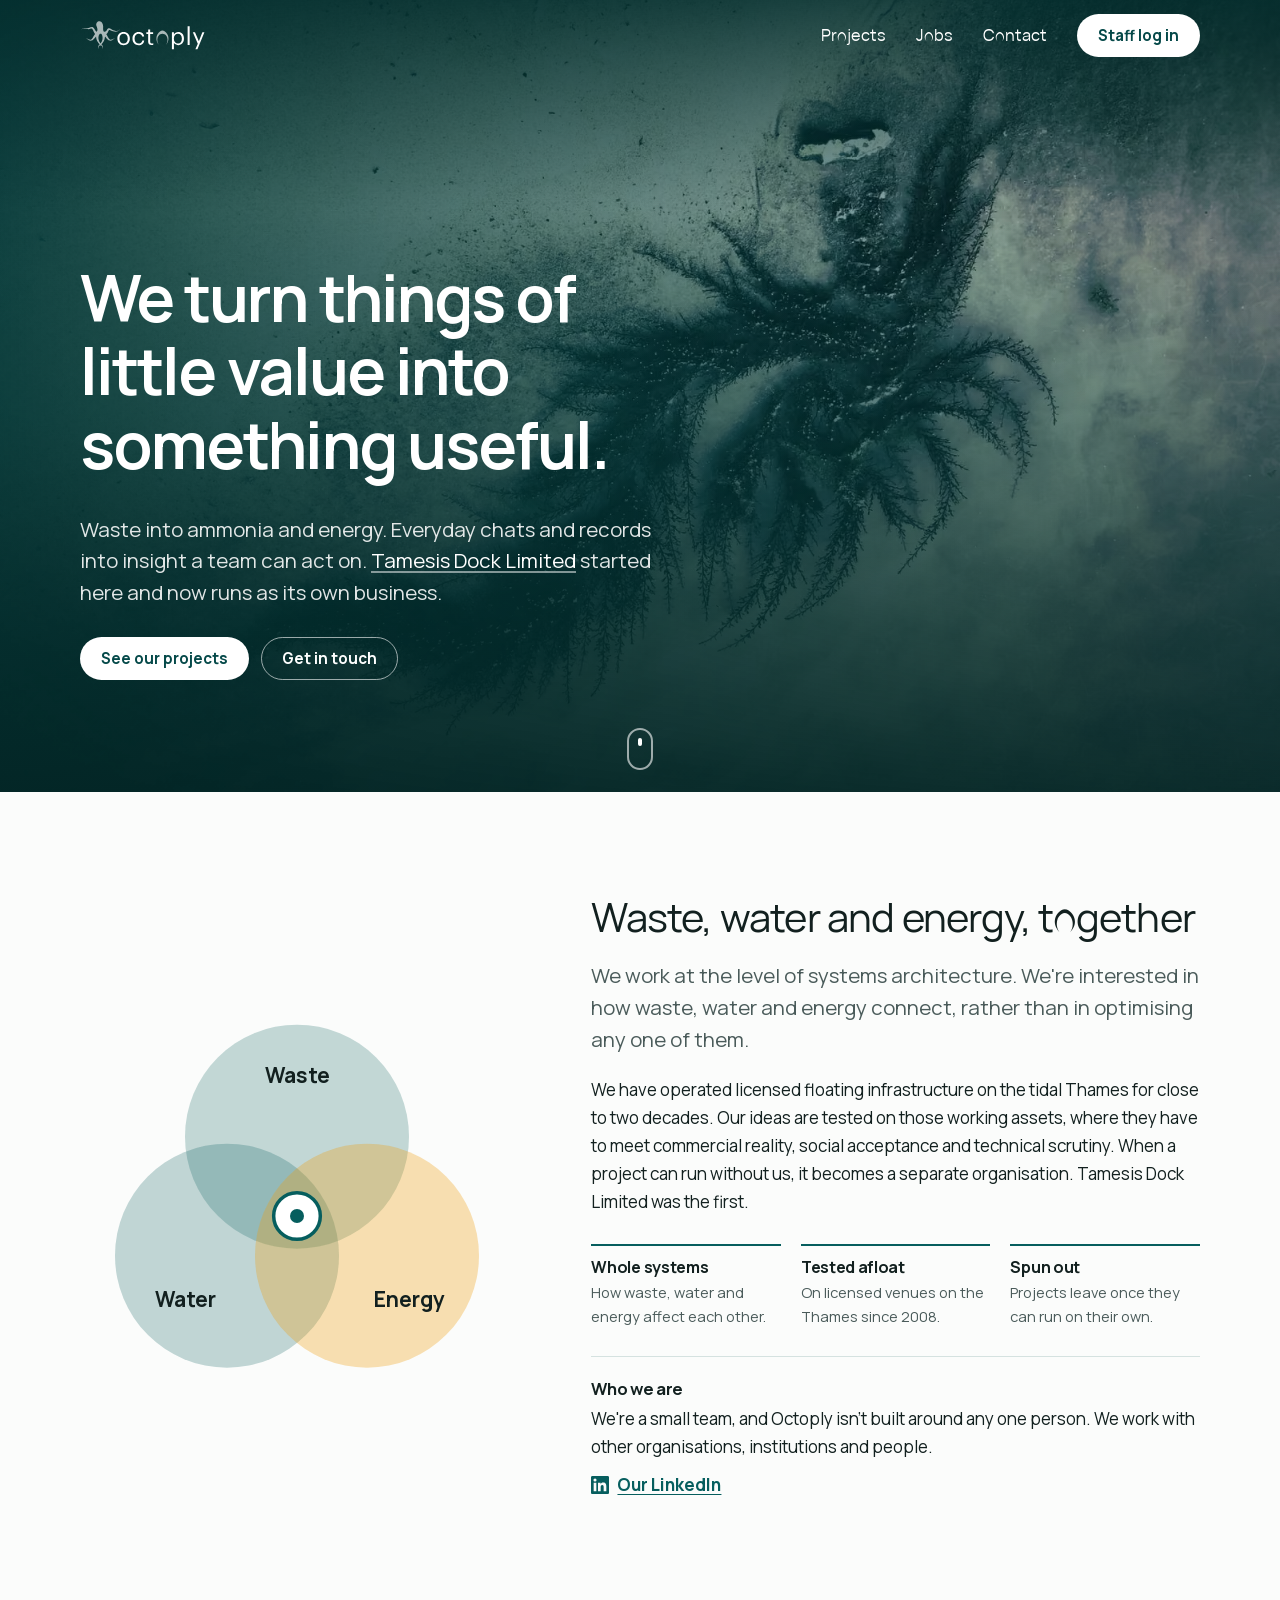
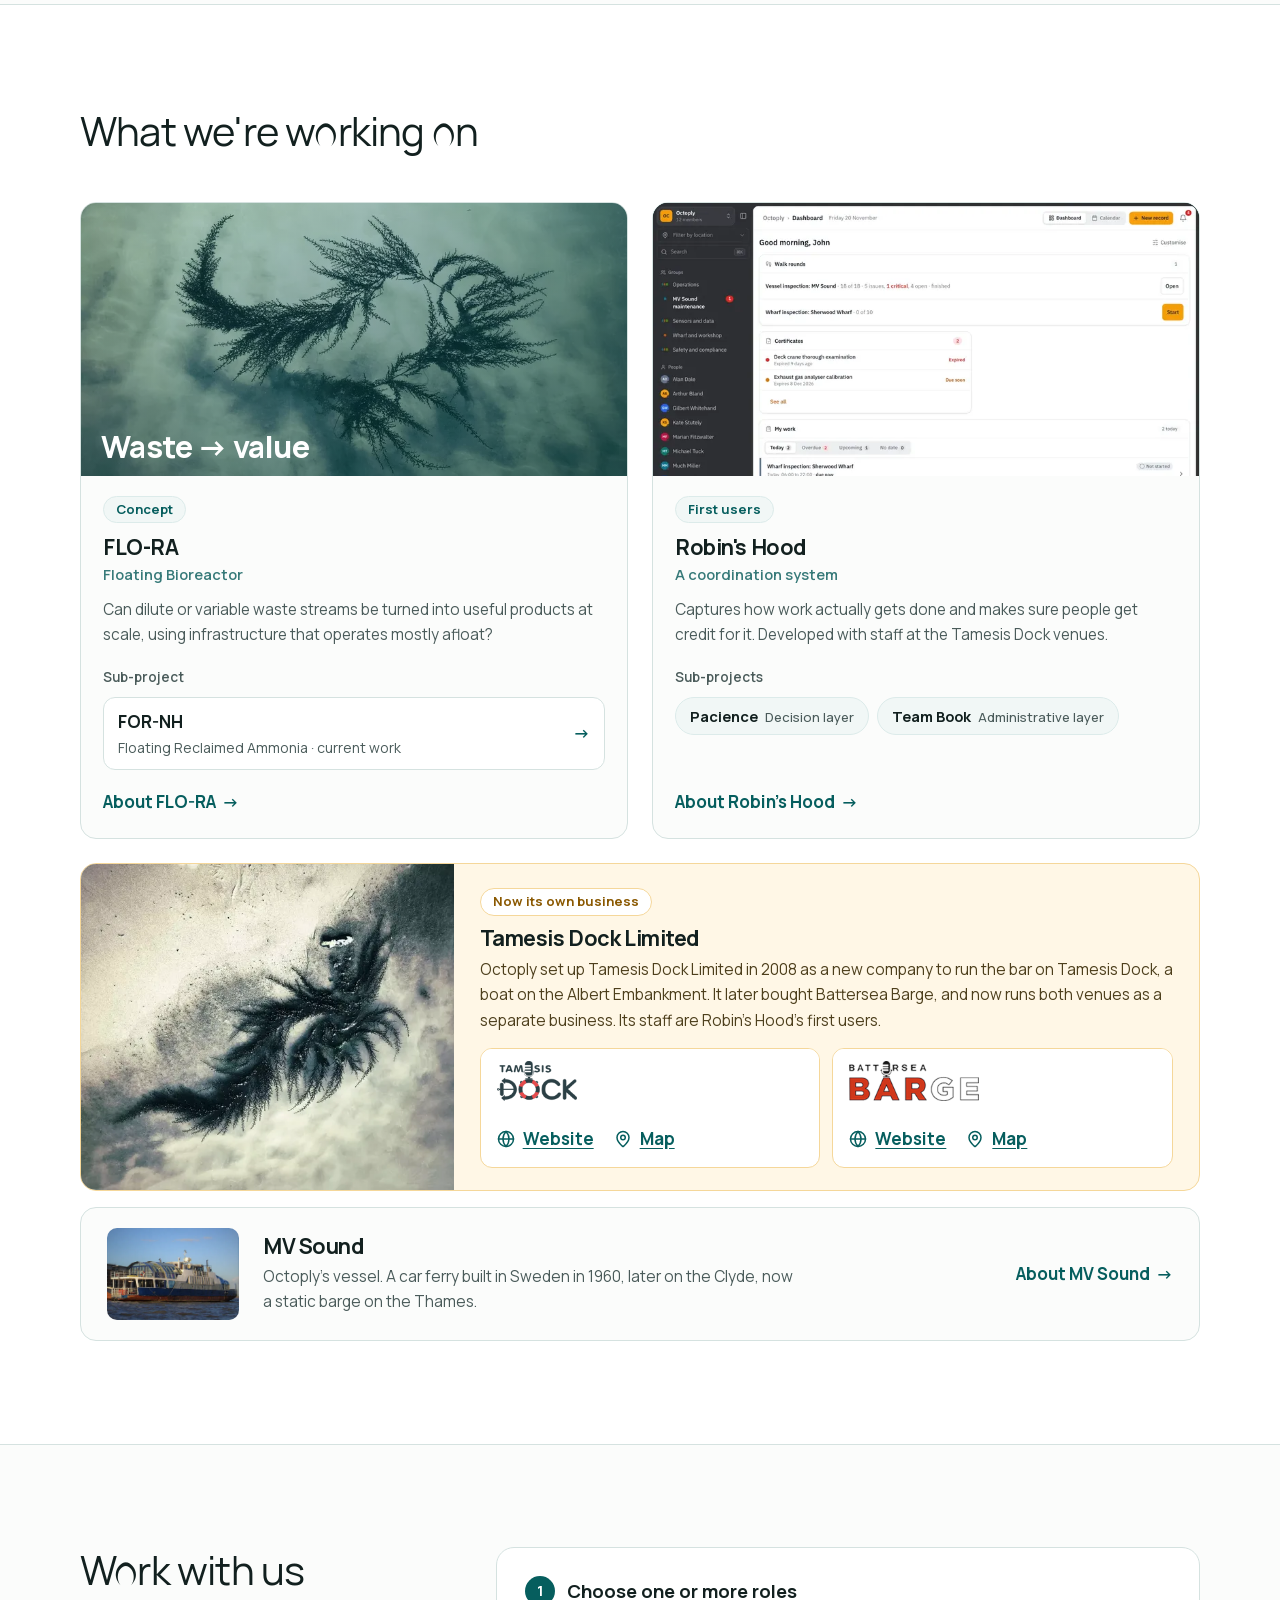
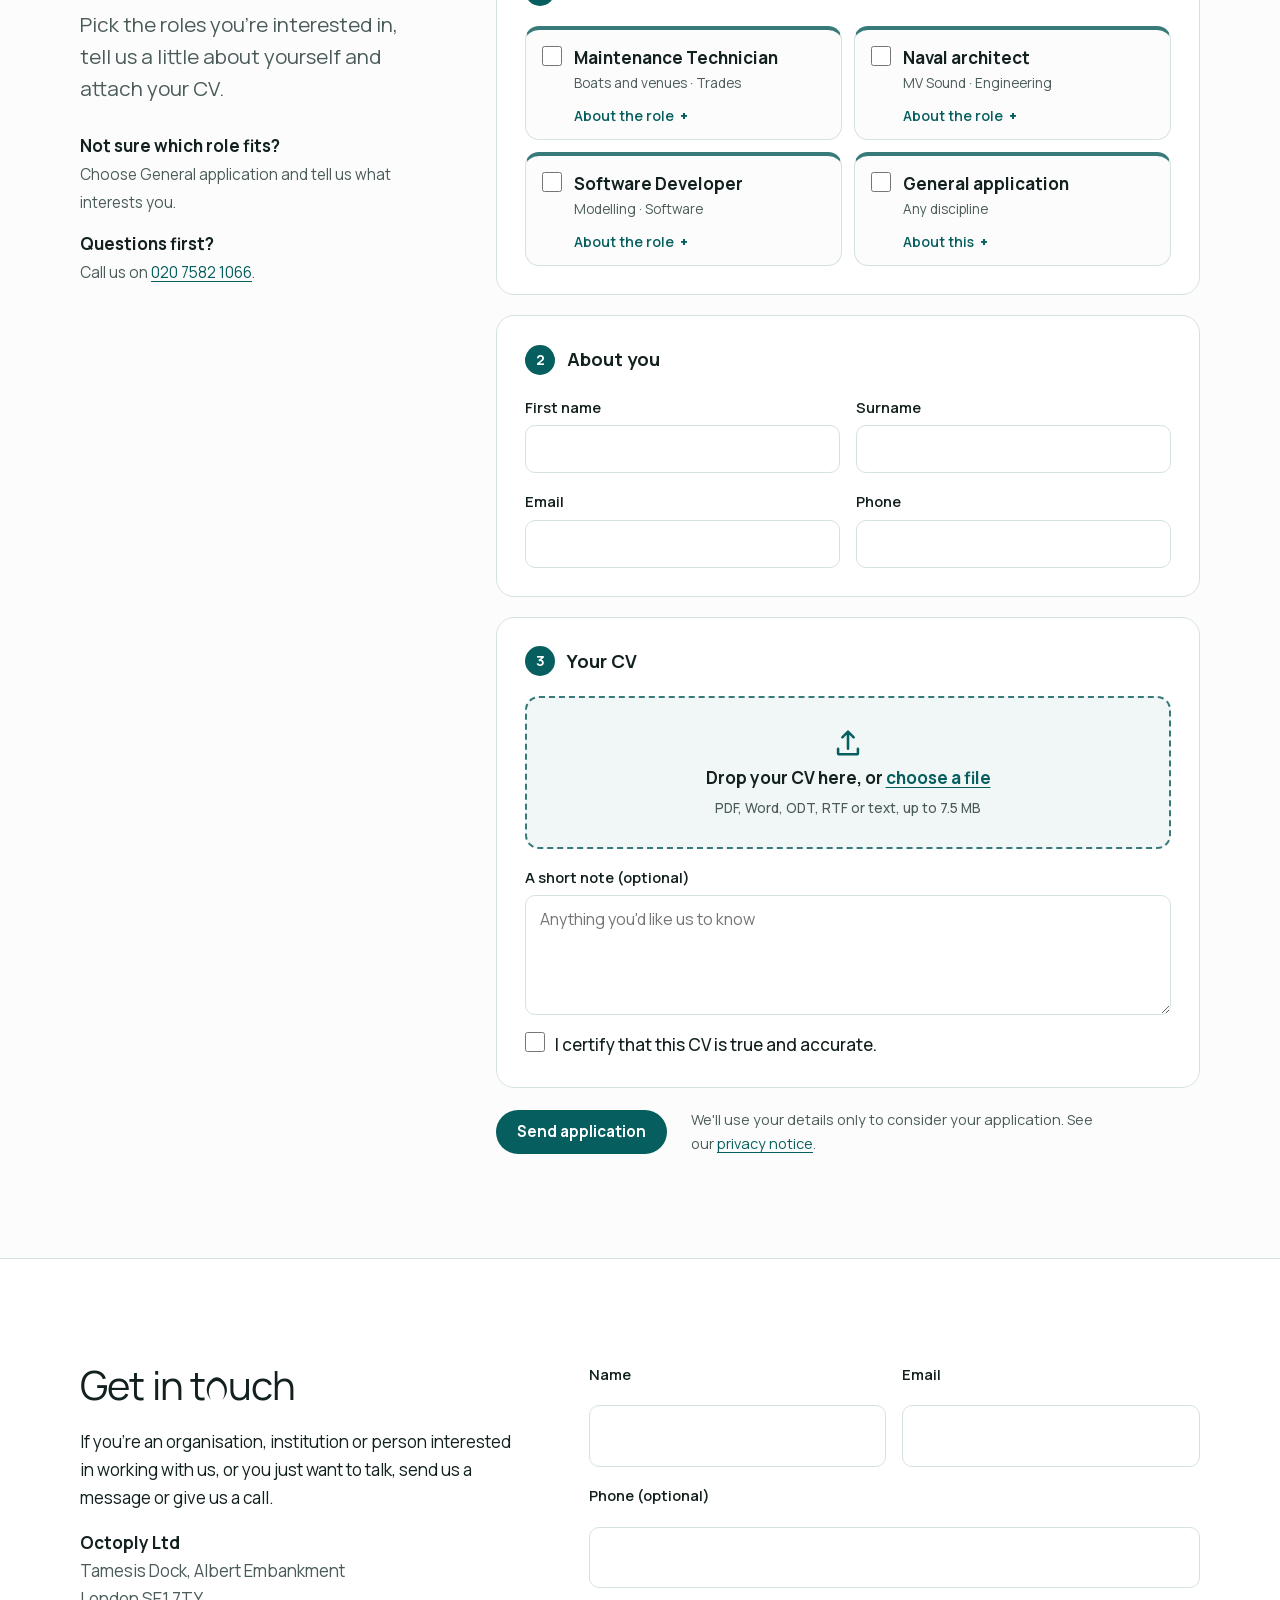
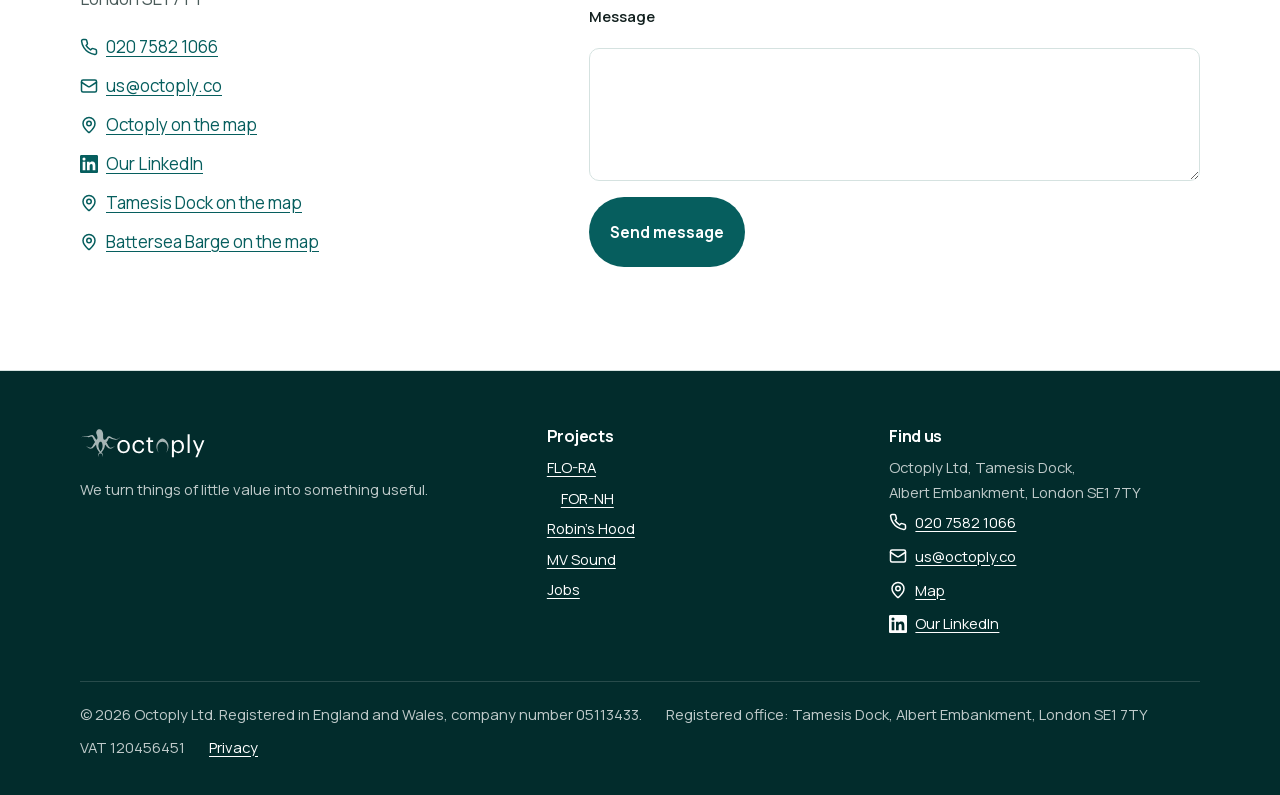
==== commit 5d7a955c: "Jobs: teal top border on the role boxes Co-Authored-By: Claude Opus 5.5 <noreply@anthropic.com>" ====
--- a/site/index.html
+++ b/site/index.html
@@ -23,7 +23,7 @@
 <link rel="canonical" href="https://octoply.co/">
 <link rel="preload" href="./assets/fonts/manrope-latin.woff2" as="font" type="font/woff2" crossorigin>
 <link rel="preload" href="./assets/fonts/manrope-oct-latin.woff2" as="font" type="font/woff2" crossorigin>
-<link rel="stylesheet" href="./assets/css/site.css?v=d434b8e0">
+<link rel="stylesheet" href="./assets/css/site.css?v=c8b3ca9f">
 <link rel="preload" as="image" type="image/avif" imagesrcset="assets/img/hero-1-1000.avif 1000w, assets/img/hero-1-1600.avif 1600w, assets/img/hero-1-2000.avif 2000w" imagesizes="100vw" fetchpriority="high">
 <script type="application/ld+json">
 {
--- a/site/assets/css/site.css
+++ b/site/assets/css/site.css
@@ -462,8 +462,9 @@
 .apply-step legend { float: left; width: 100%; padding: 0; margin-bottom: 4px; font-weight: 700; font-size: 1.15rem; display: flex; align-items: center; gap: 12px; }
 .step-n { width: 30px; height: 30px; border-radius: 50%; background: var(--teal-700); color: var(--white); display: inline-grid; place-items: center; font-size: .9rem; flex: none; }
 .roles { display: grid; grid-template-columns: repeat(2, minmax(0, 1fr)); gap: 12px; clear: both; }
-.role { border: 1.5px solid var(--line); border-radius: 14px; background: var(--paper); transition: border-color .2s, background .2s, box-shadow .2s; }
+.role { border: 1.5px solid var(--line); border-top: 4px solid var(--accent-soft); border-radius: 14px; background: var(--paper); transition: border-color .2s, background .2s, box-shadow .2s; }
 .role:hover { border-color: var(--accent-soft); }
+.role:has(input:checked) { border-top-color: var(--accent); }
 .role:has(input:checked) { border-color: var(--accent); background: var(--tint); box-shadow: 0 0 0 3px var(--tint-line); }
 .role-pick { display: grid; grid-template-columns: auto 1fr; column-gap: 12px; padding: 14px 16px 8px; cursor: pointer; }
 .role-pick input { grid-row: span 2; width: 20px; height: 20px; margin: 2px 0 0; accent-color: var(--accent); }
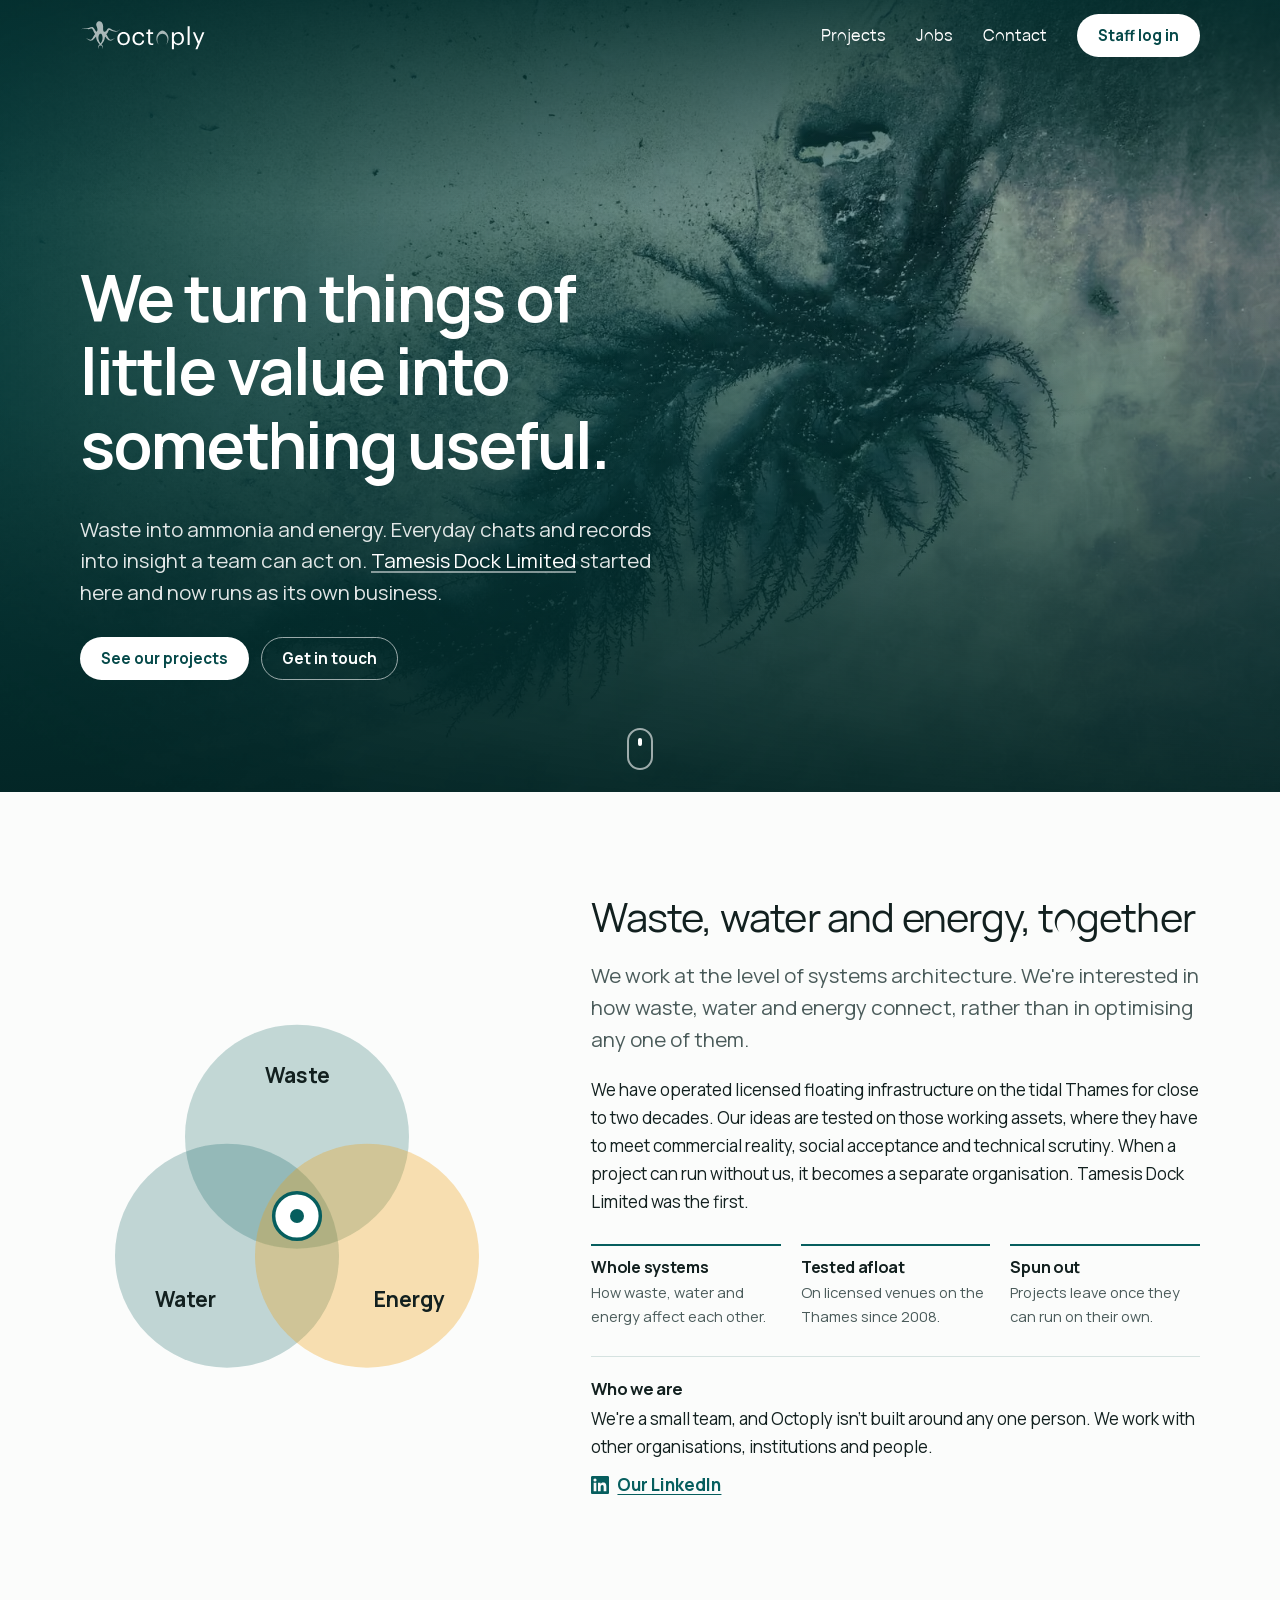
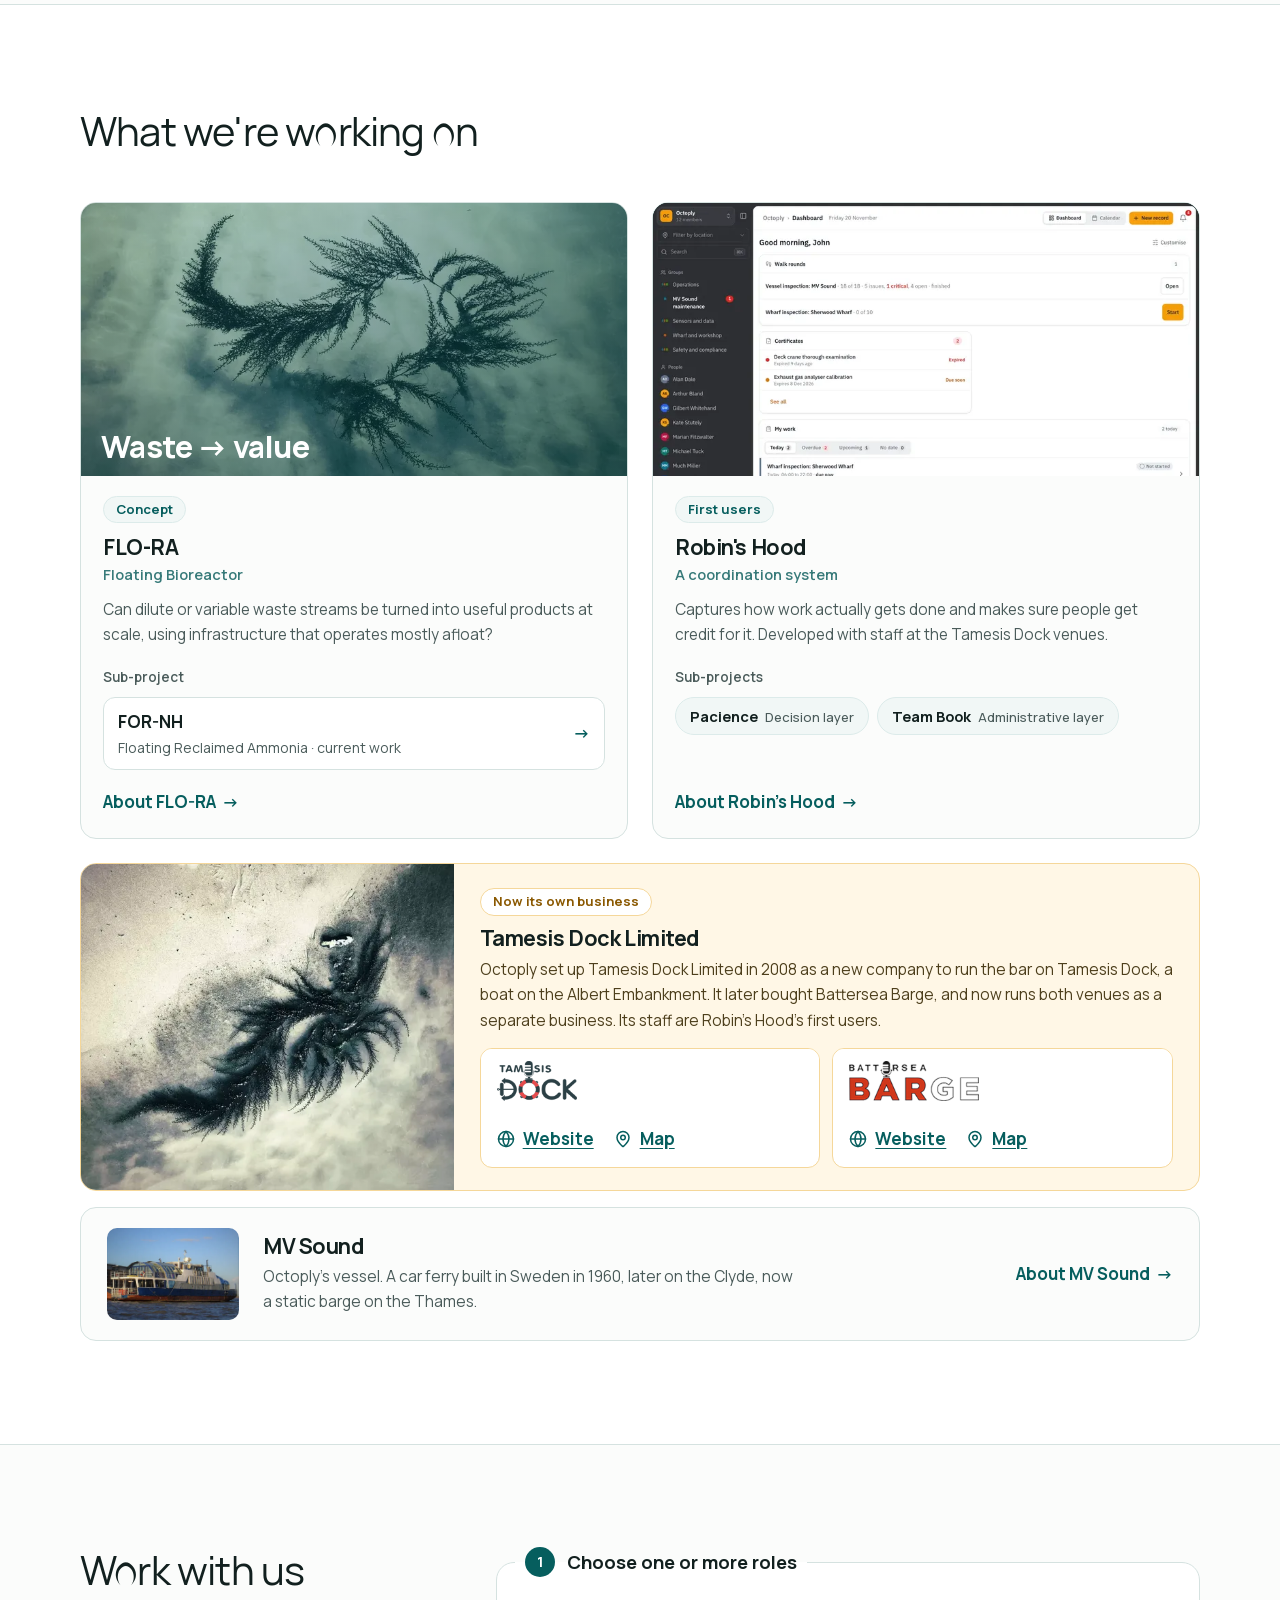
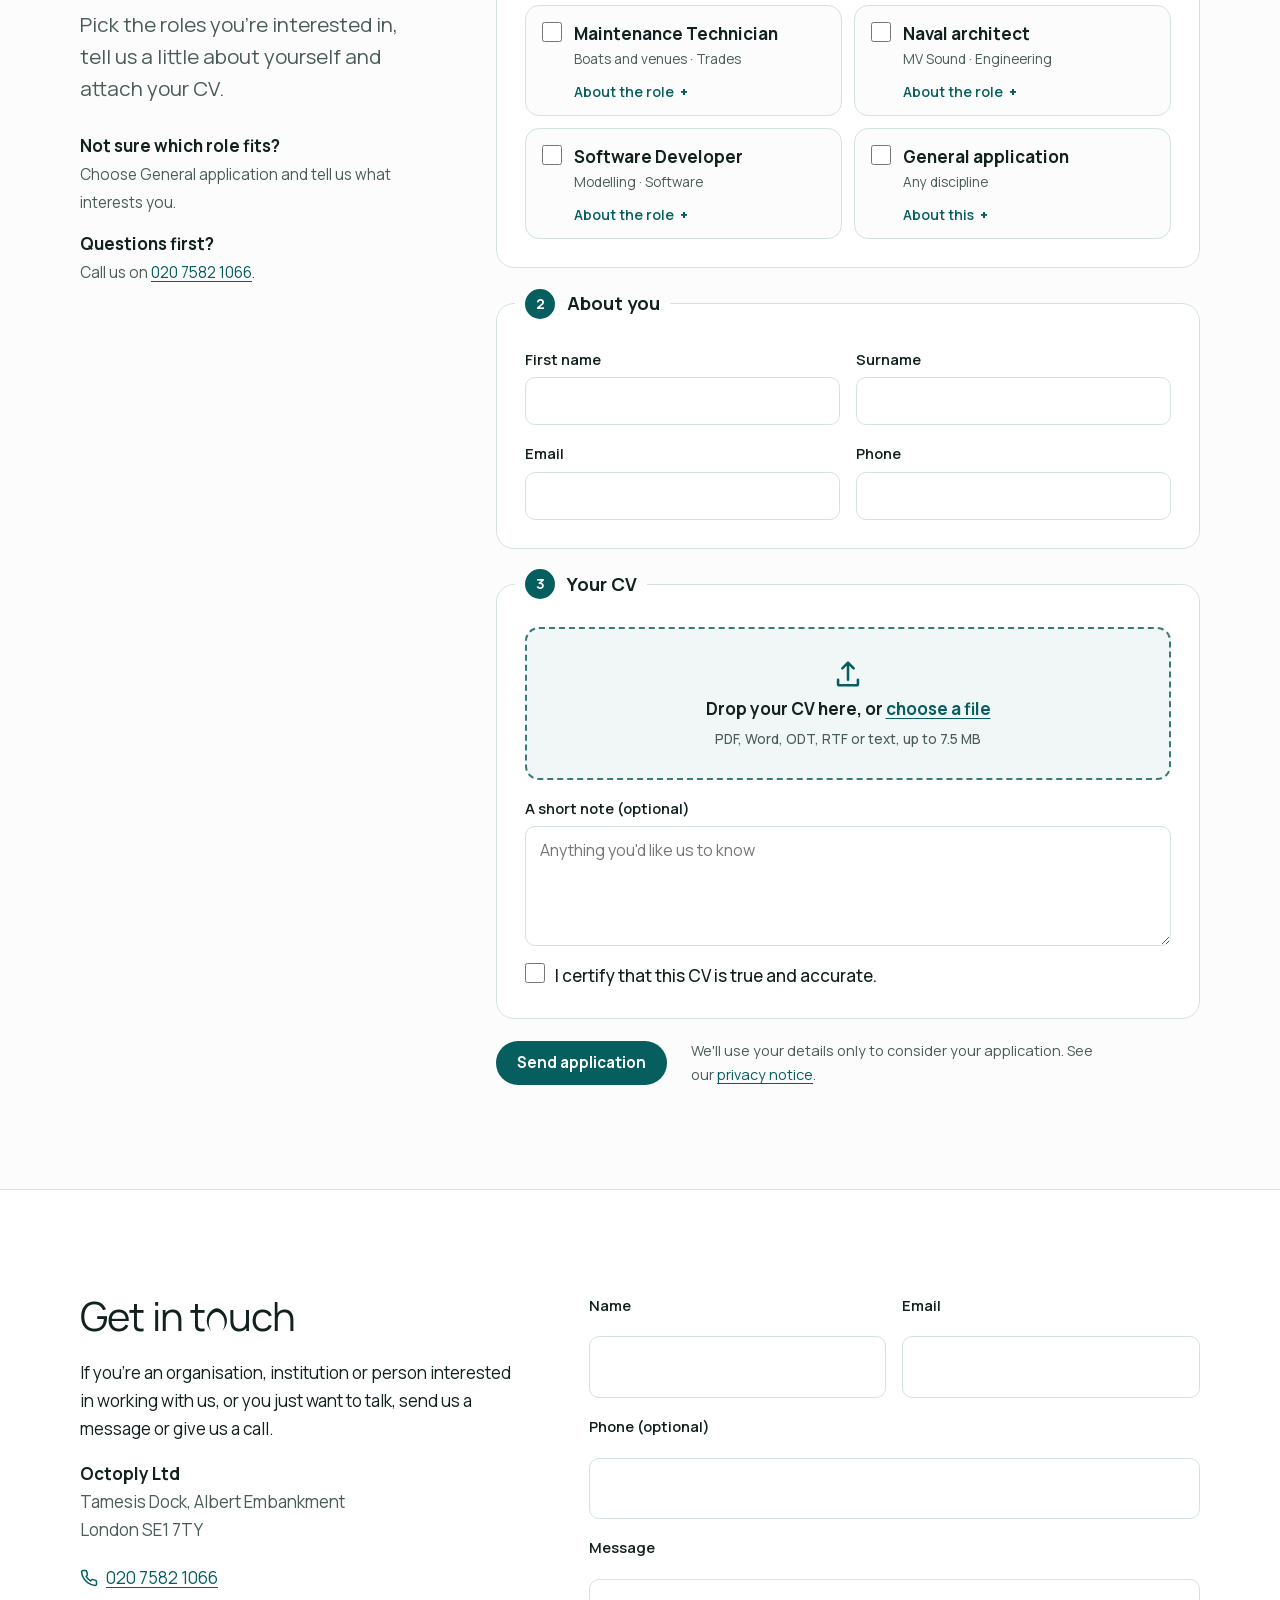
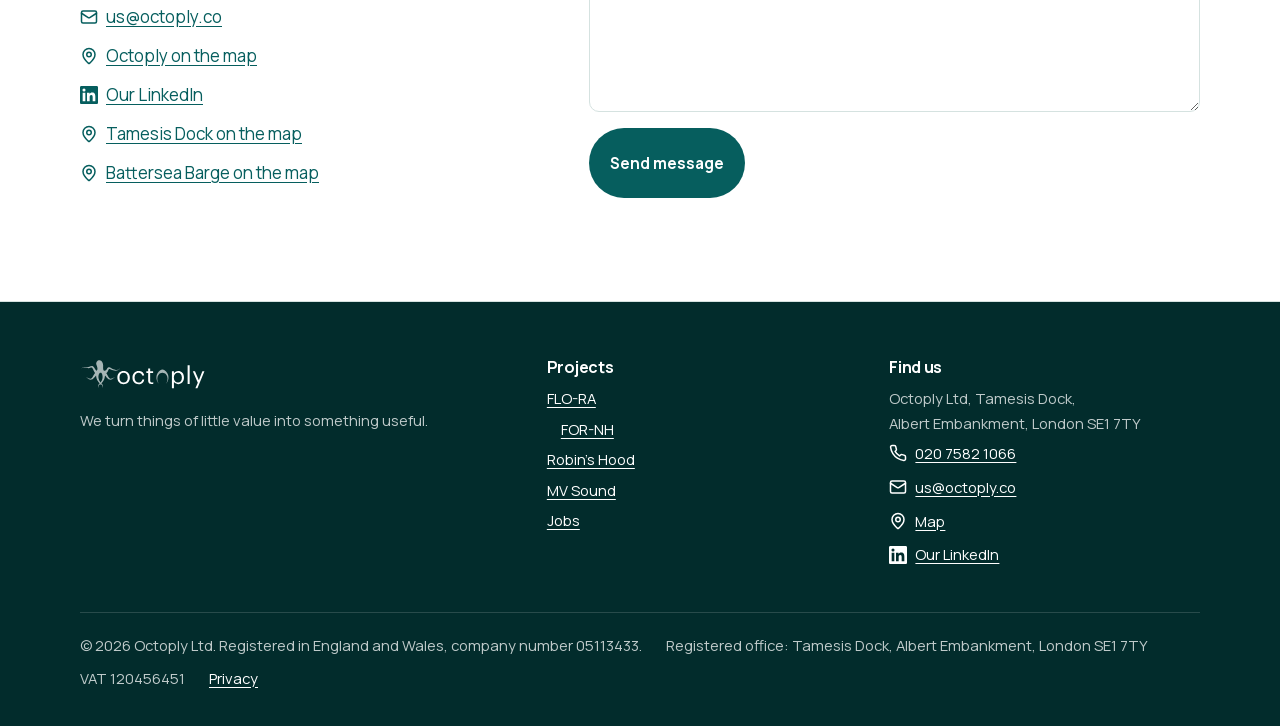
==== commit a1494bb9: "Jobs: step headings sit on the box's top border Drop the teal top border on the role boxes, and let " ====
--- a/site/index.html
+++ b/site/index.html
@@ -23,7 +23,7 @@
 <link rel="canonical" href="https://octoply.co/">
 <link rel="preload" href="./assets/fonts/manrope-latin.woff2" as="font" type="font/woff2" crossorigin>
 <link rel="preload" href="./assets/fonts/manrope-oct-latin.woff2" as="font" type="font/woff2" crossorigin>
-<link rel="stylesheet" href="./assets/css/site.css?v=c8b3ca9f">
+<link rel="stylesheet" href="./assets/css/site.css?v=8c317954">
 <link rel="preload" as="image" type="image/avif" imagesrcset="assets/img/hero-1-1000.avif 1000w, assets/img/hero-1-1600.avif 1600w, assets/img/hero-1-2000.avif 2000w" imagesizes="100vw" fetchpriority="high">
 <script type="application/ld+json">
 {
--- a/site/assets/css/site.css
+++ b/site/assets/css/site.css
@@ -459,12 +459,12 @@
   margin: 0; padding: clamp(18px, 3vw, 28px); border: 1px solid var(--line); border-radius: 18px;
   background: var(--surface); display: grid; gap: 16px; min-width: 0;
 }
-.apply-step legend { float: left; width: 100%; padding: 0; margin-bottom: 4px; font-weight: 700; font-size: 1.15rem; display: flex; align-items: center; gap: 12px; }
+/* The heading sits on the top edge, with the border running on either side of it. */
+.apply-step legend { padding: 0 10px; margin-left: -10px; font-weight: 700; font-size: 1.15rem; display: flex; align-items: center; gap: 12px; }
 .step-n { width: 30px; height: 30px; border-radius: 50%; background: var(--teal-700); color: var(--white); display: inline-grid; place-items: center; font-size: .9rem; flex: none; }
 .roles { display: grid; grid-template-columns: repeat(2, minmax(0, 1fr)); gap: 12px; clear: both; }
-.role { border: 1.5px solid var(--line); border-top: 4px solid var(--accent-soft); border-radius: 14px; background: var(--paper); transition: border-color .2s, background .2s, box-shadow .2s; }
+.role { border: 1.5px solid var(--line); border-radius: 14px; background: var(--paper); transition: border-color .2s, background .2s, box-shadow .2s; }
 .role:hover { border-color: var(--accent-soft); }
-.role:has(input:checked) { border-top-color: var(--accent); }
 .role:has(input:checked) { border-color: var(--accent); background: var(--tint); box-shadow: 0 0 0 3px var(--tint-line); }
 .role-pick { display: grid; grid-template-columns: auto 1fr; column-gap: 12px; padding: 14px 16px 8px; cursor: pointer; }
 .role-pick input { grid-row: span 2; width: 20px; height: 20px; margin: 2px 0 0; accent-color: var(--accent); }
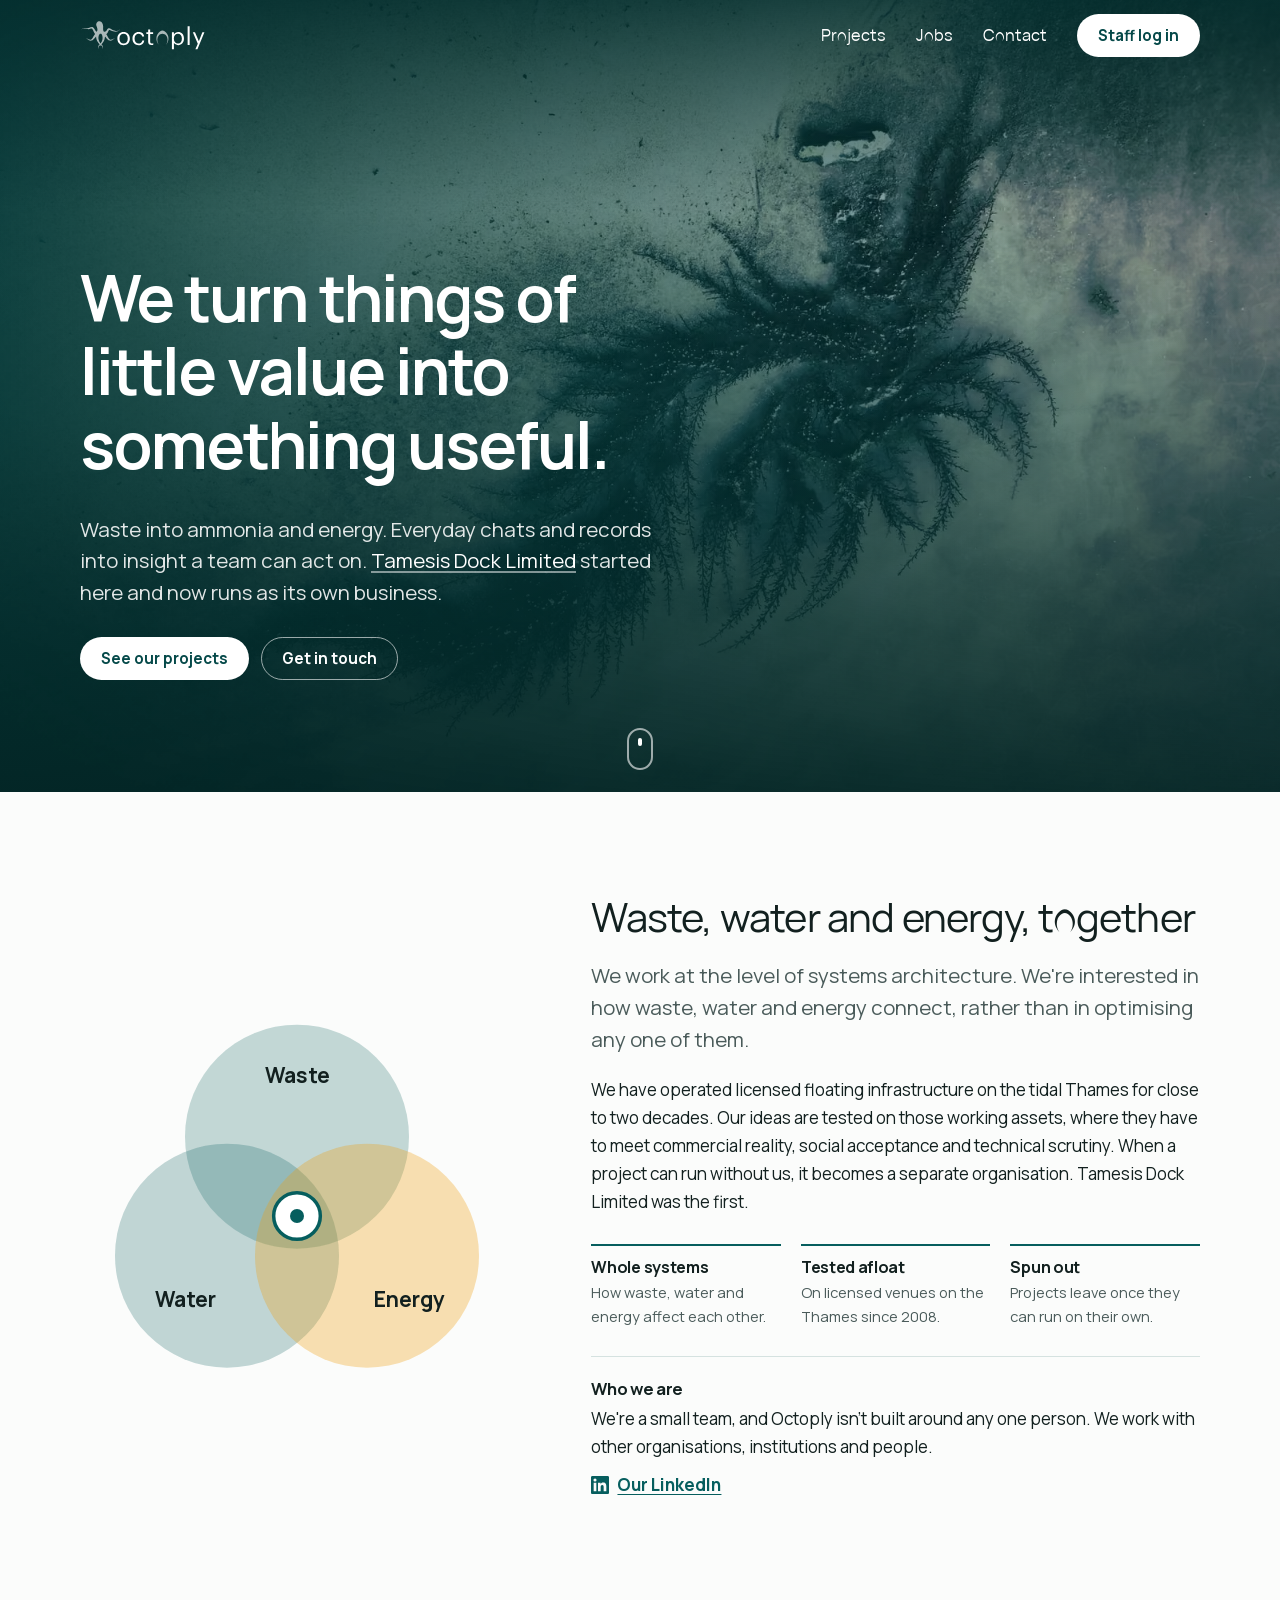
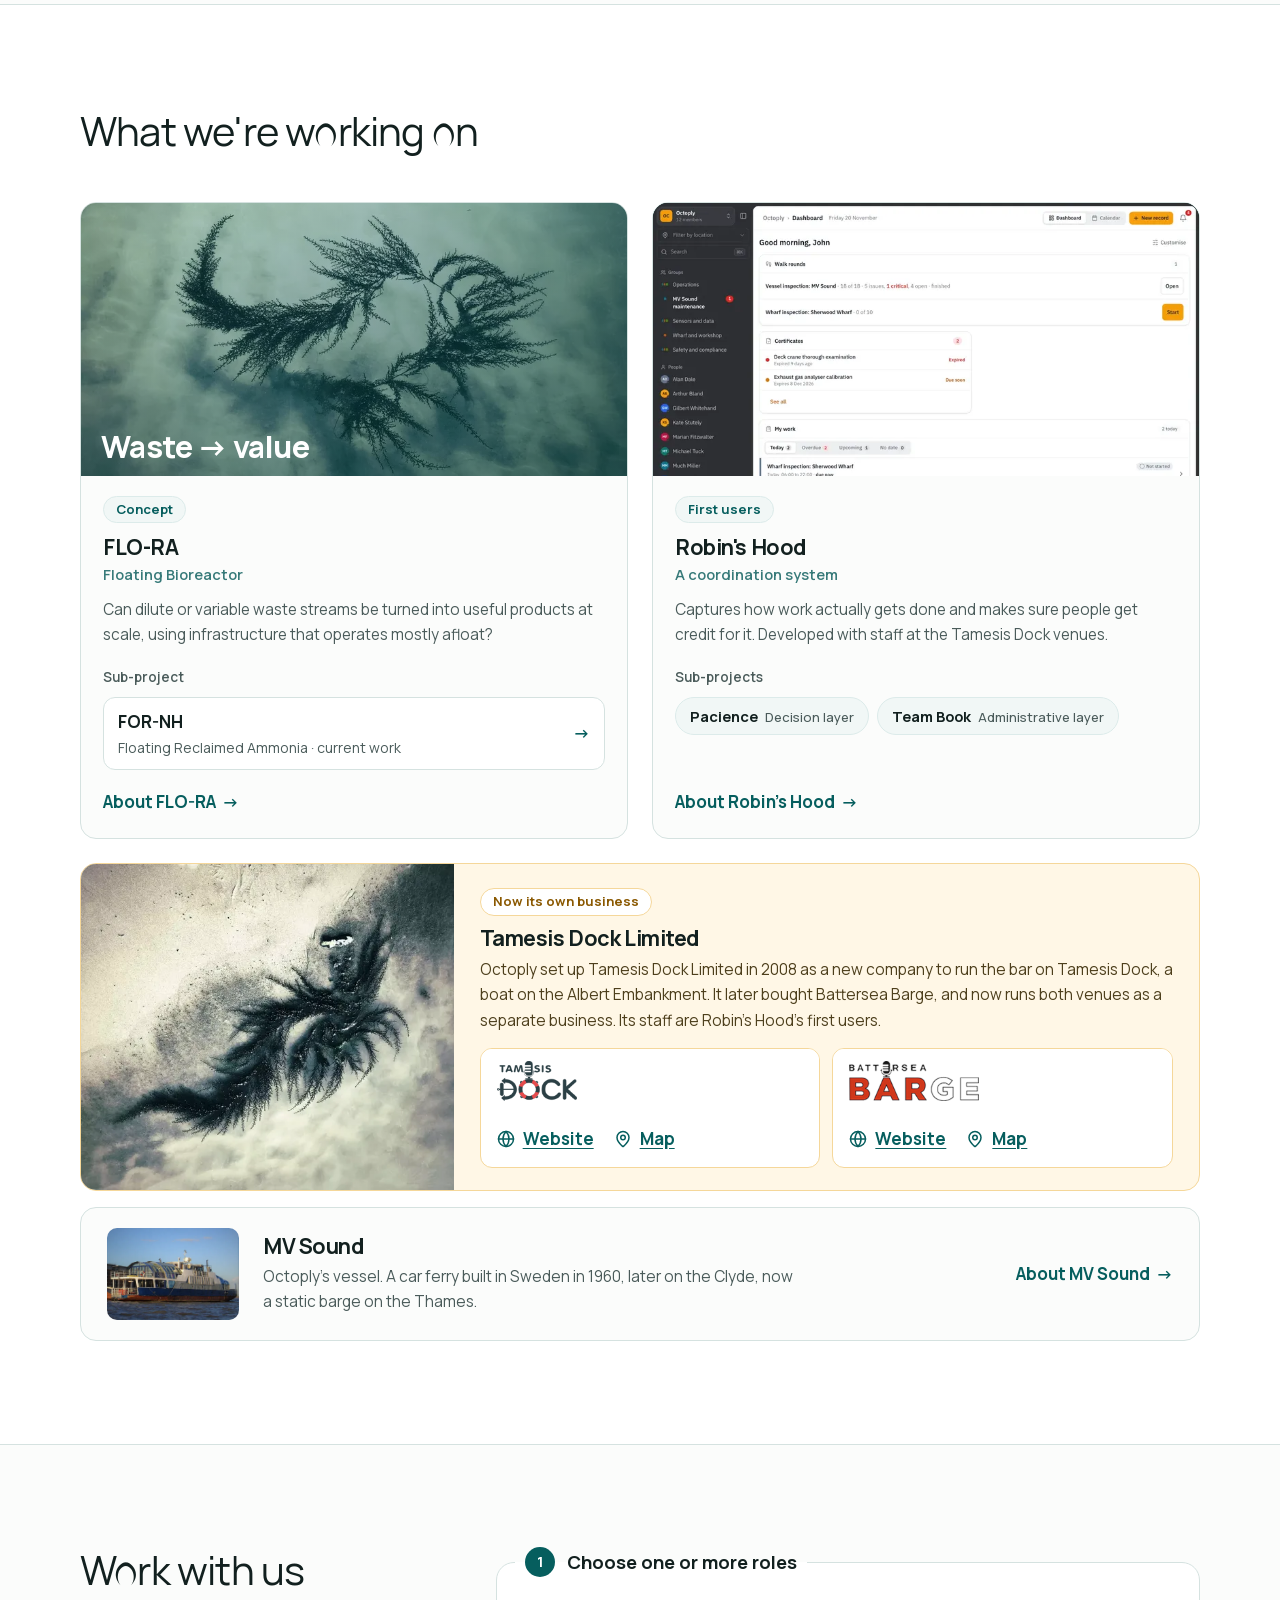
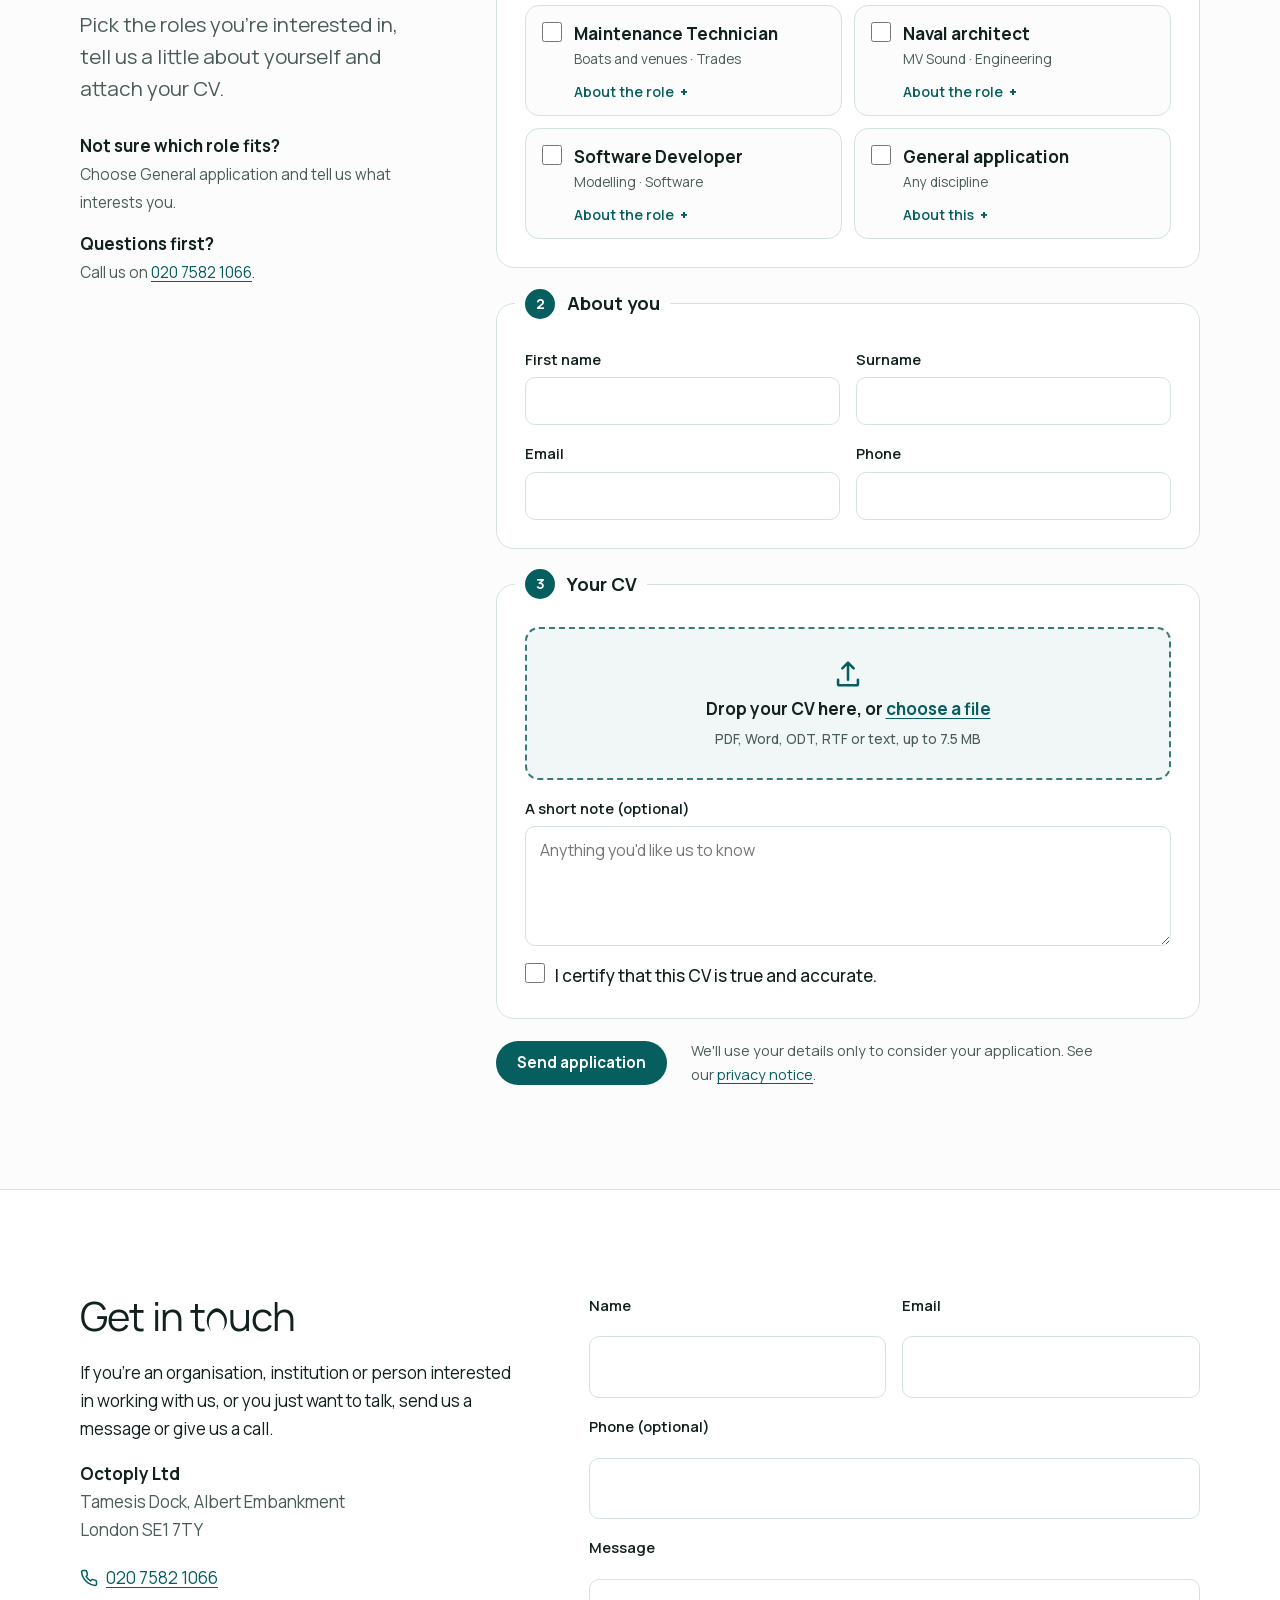
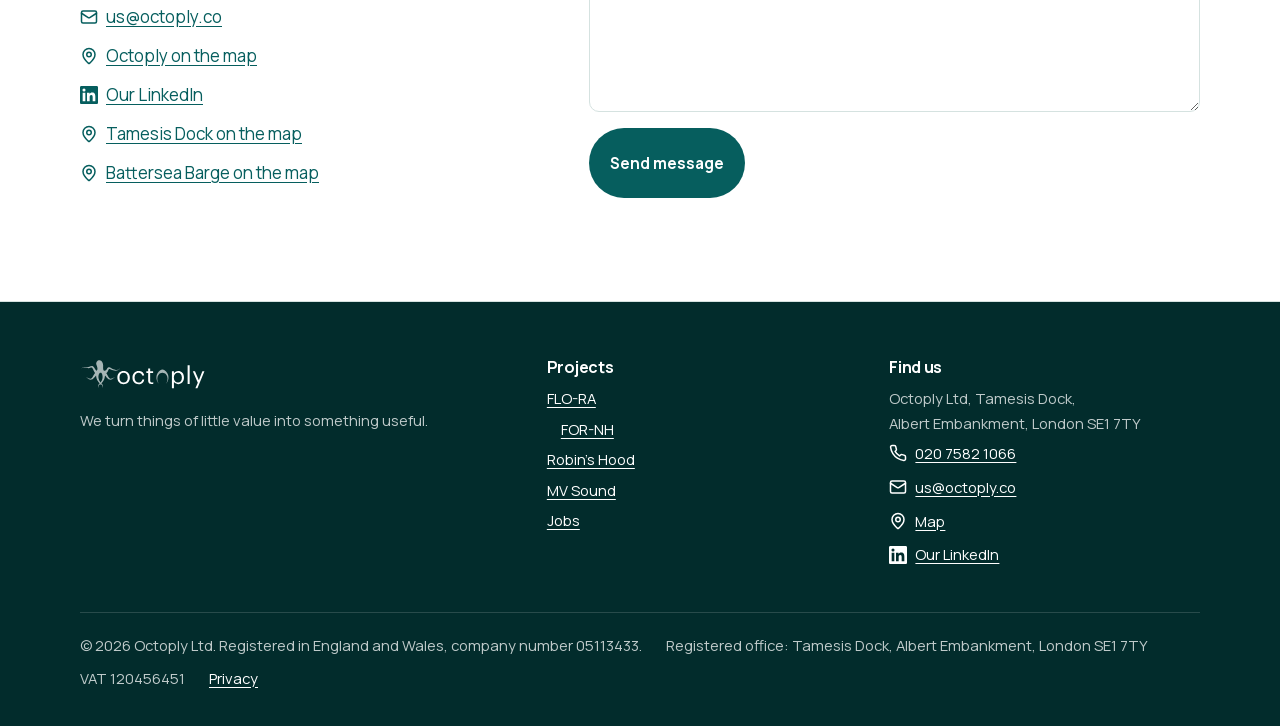
==== commit baadce3f: "Launch: app icons, web manifest, and let search engines index the site Add an SVG favicon, a root ap" ====
--- a/site/index.html
+++ b/site/index.html
@@ -18,8 +18,10 @@
 <meta name="twitter:card" content="summary_large_image">
 <meta name="theme-color" media="(prefers-color-scheme: light)" content="#065e5e">
 <meta name="theme-color" media="(prefers-color-scheme: dark)" content="#0c1615">
-<link rel="icon" href="./favicon.ico">
-<link rel="apple-touch-icon" href="./assets/img/apple-touch-icon.png">
+<link rel="icon" href="/favicon.ico" sizes="32x32">
+<link rel="icon" href="/icon.svg" type="image/svg+xml">
+<link rel="apple-touch-icon" href="/apple-touch-icon.png">
+<link rel="manifest" href="/site.webmanifest">
 <link rel="canonical" href="https://octoply.co/">
 <link rel="preload" href="./assets/fonts/manrope-latin.woff2" as="font" type="font/woff2" crossorigin>
 <link rel="preload" href="./assets/fonts/manrope-oct-latin.woff2" as="font" type="font/woff2" crossorigin>
